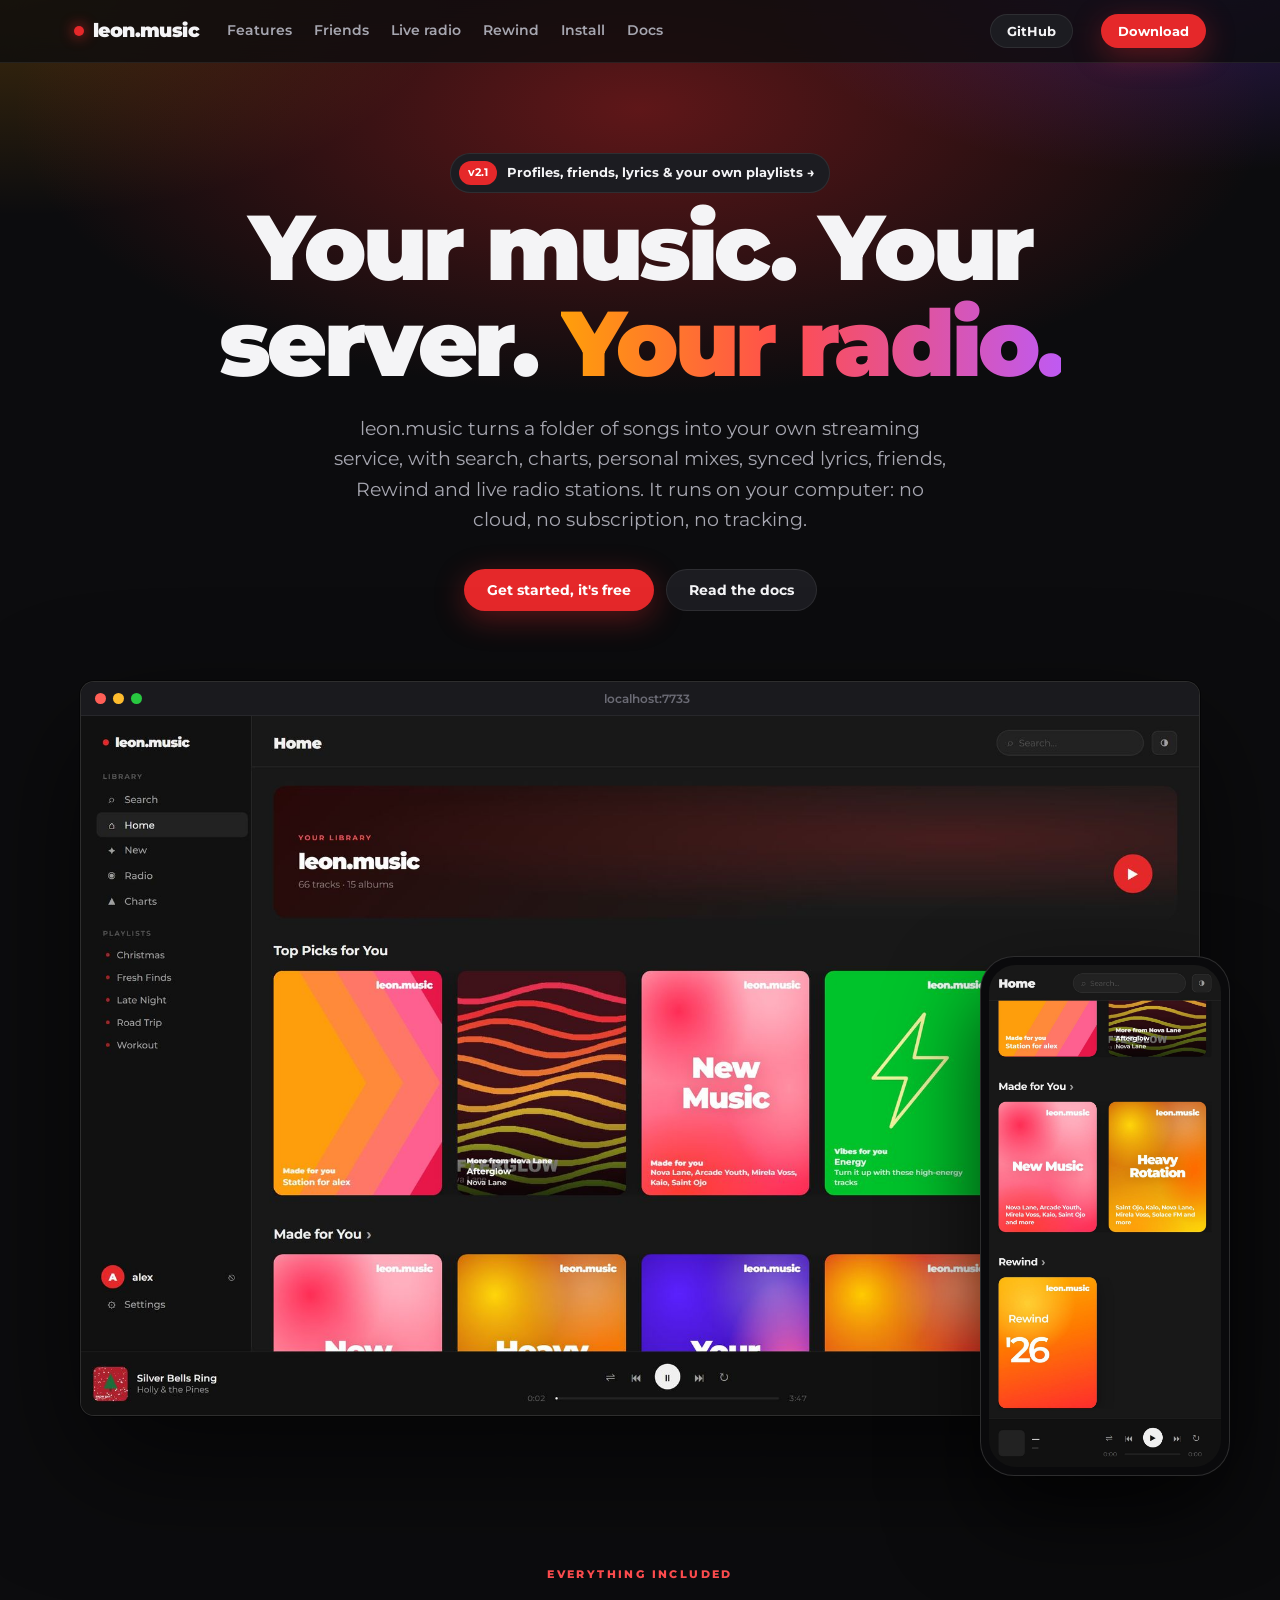
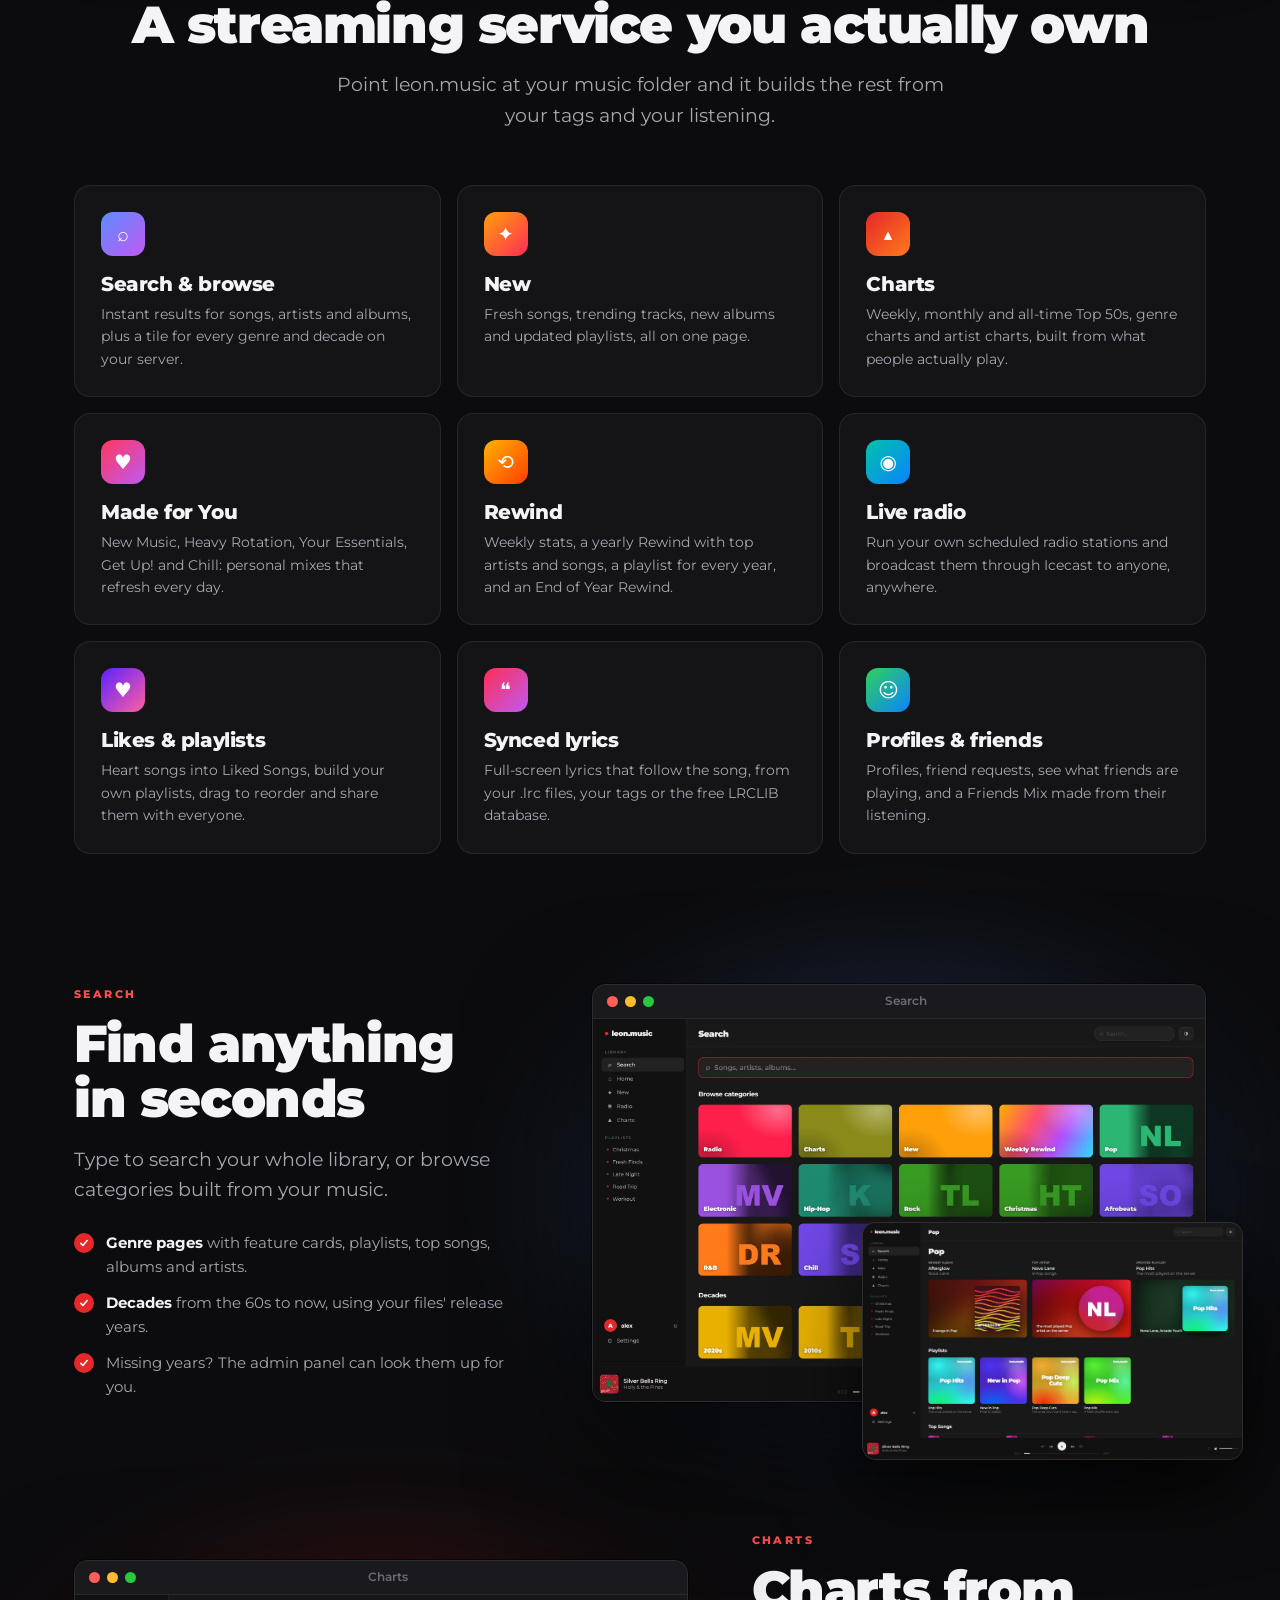
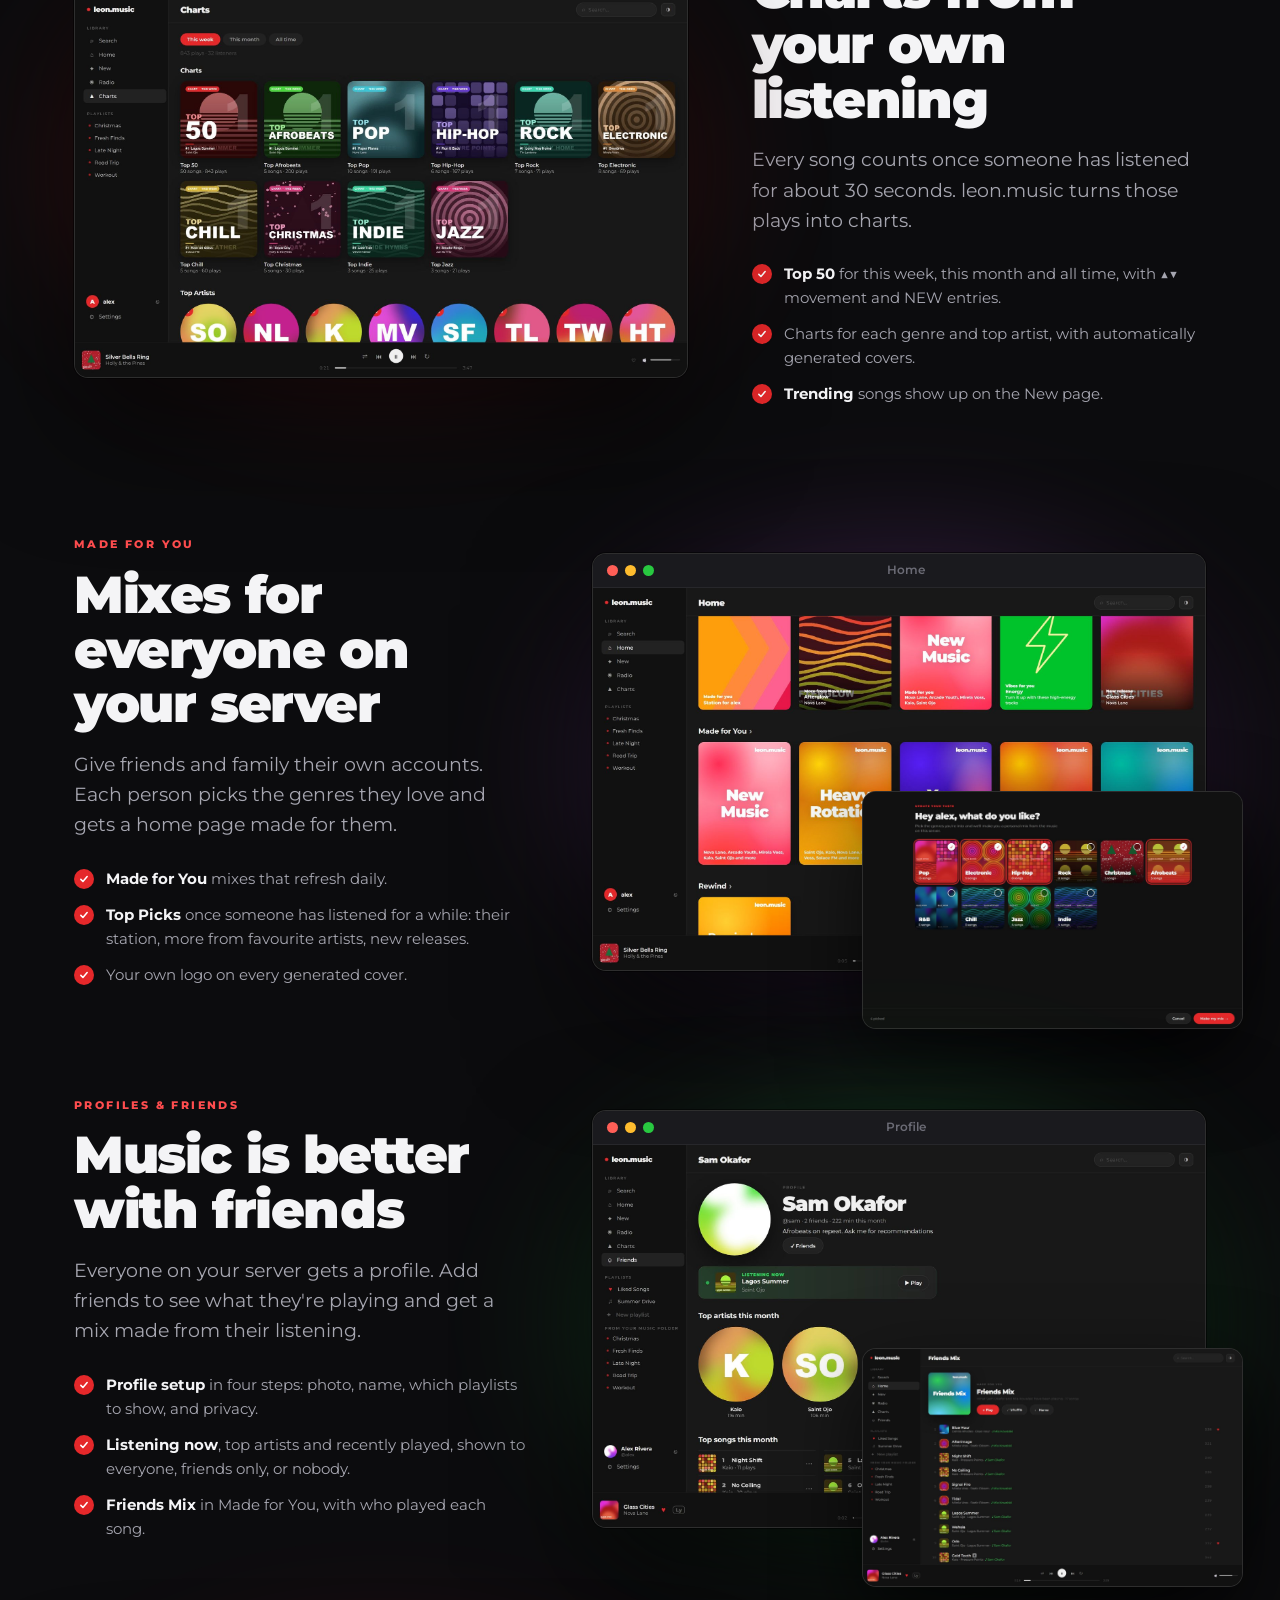
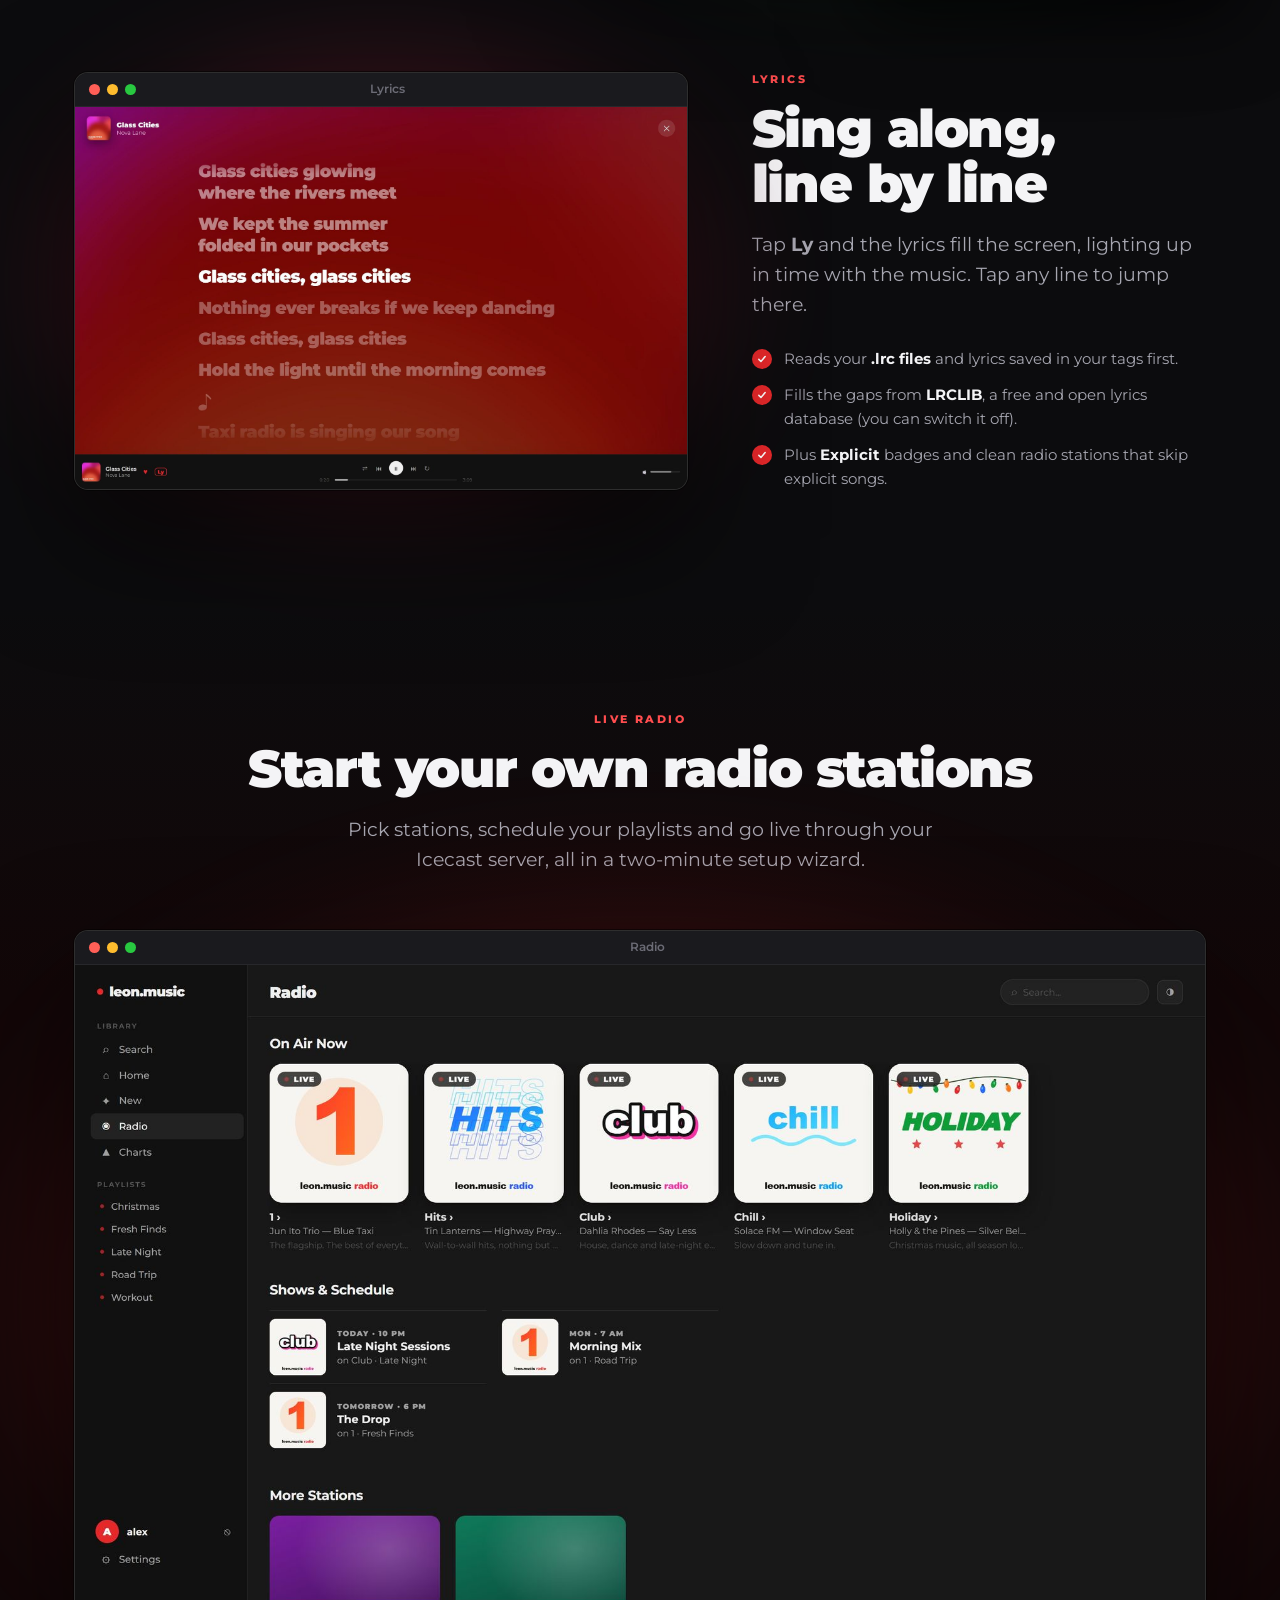
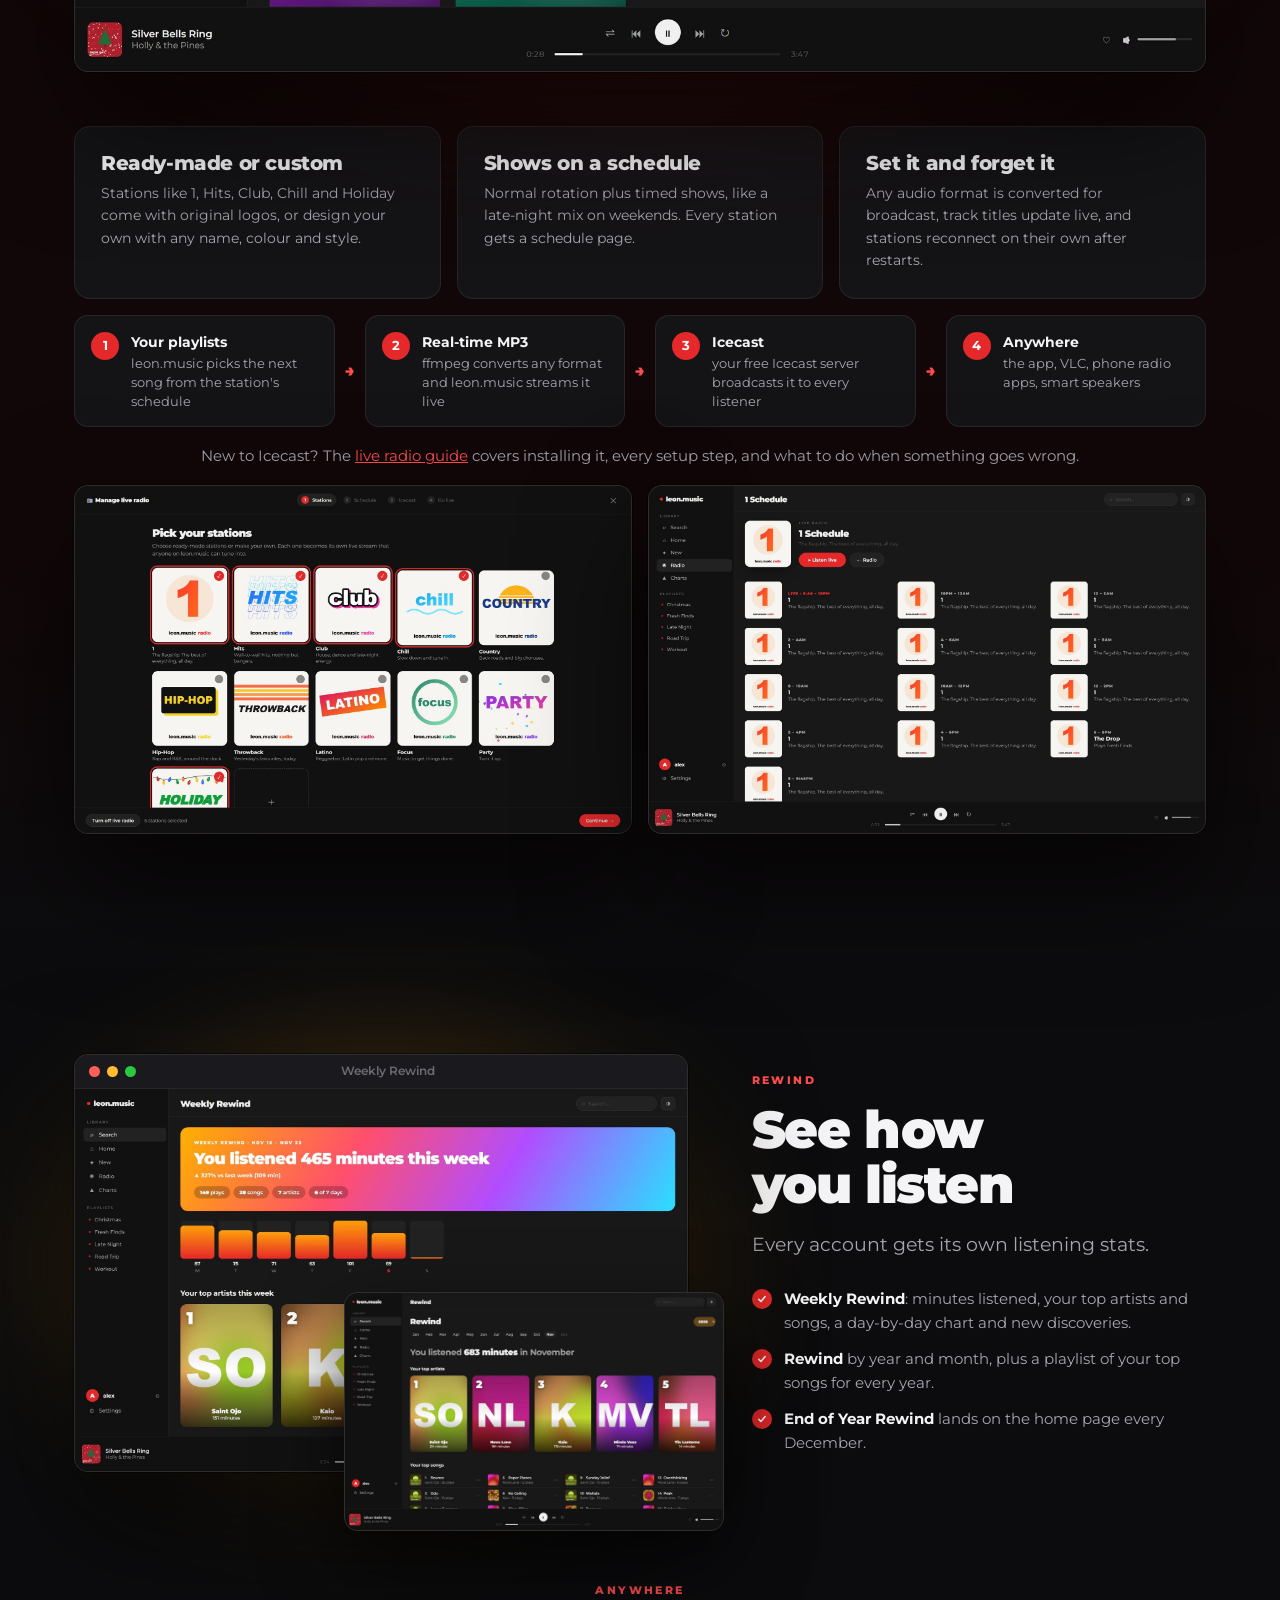
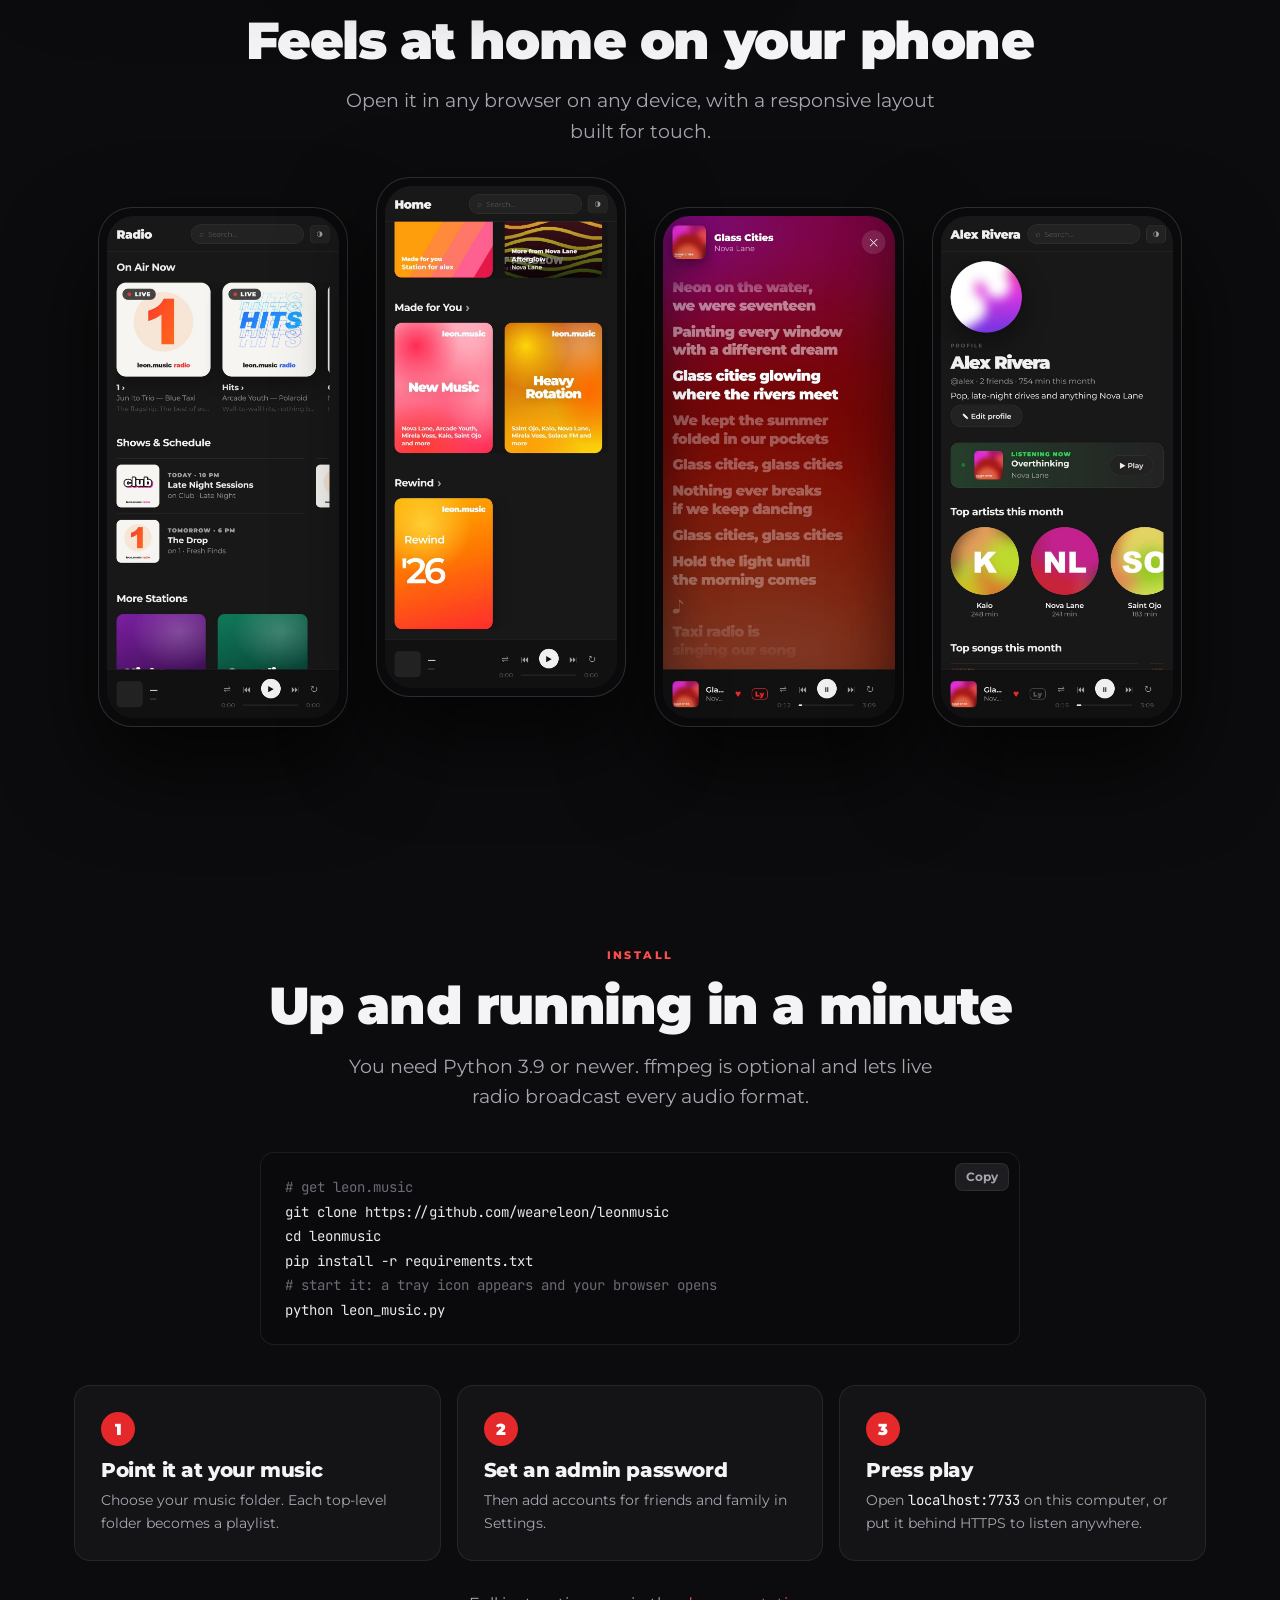
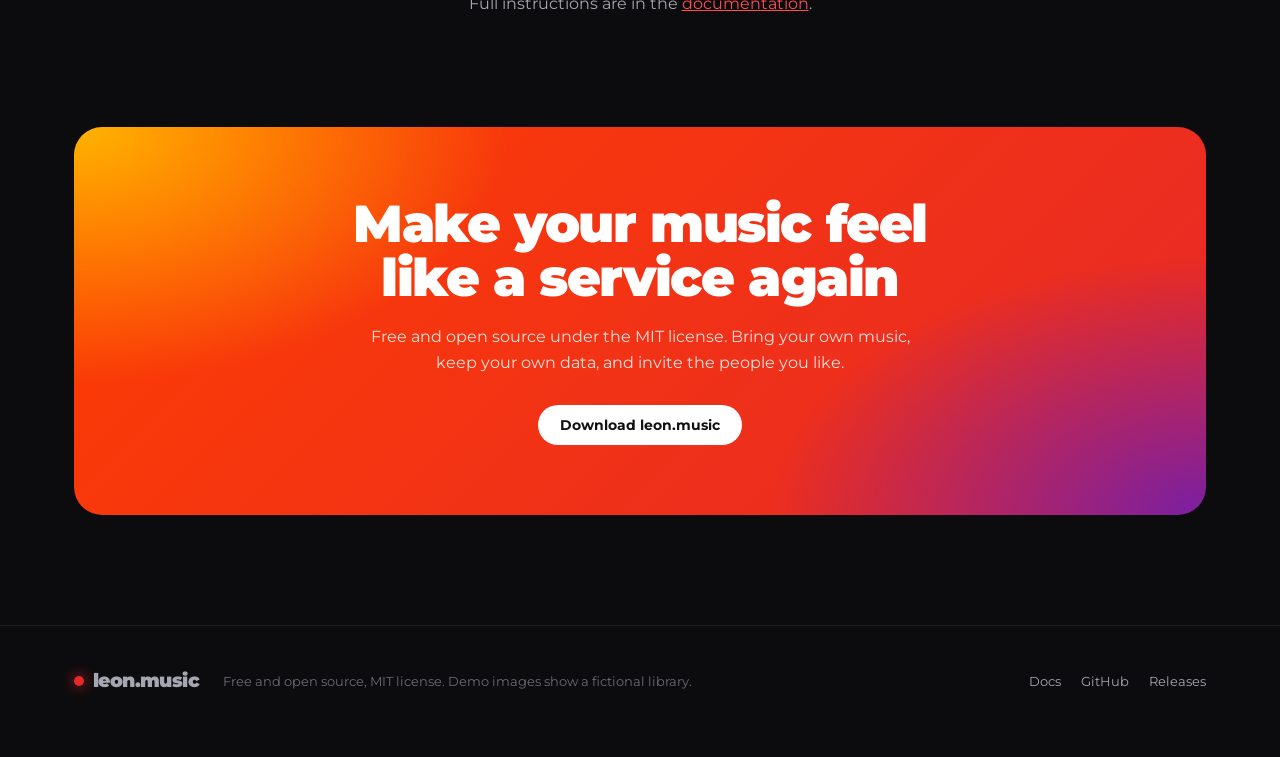
==== docs/index.html @ 67f92f32 "leon.music 2.1: likes, playlists, lyrics, profiles and friends - Likes and Liked Songs, plus your ow" ====
<!doctype html>
<html lang="en">
<head>
<meta charset="utf-8">
<meta name="viewport" content="width=device-width,initial-scale=1">
<title>leon.music: your own music streaming service</title>
<meta name="description" content="leon.music is a self-hosted music streaming service: search, charts, personal mixes, Rewind and your own live radio stations, all running on your own computer.">
<meta property="og:title" content="leon.music: your music, your server, your radio">
<meta property="og:description" content="A self-hosted music streaming service with charts, personal mixes, Rewind and live radio.">
<meta property="og:image" content="assets/home.jpg">
<link rel="icon" href="data:image/svg+xml,%3Csvg xmlns='http://www.w3.org/2000/svg' viewBox='0 0 32 32'%3E%3Ccircle cx='16' cy='16' r='9' fill='%23e5282a'/%3E%3C/svg%3E">
<link rel="preconnect" href="https://fonts.googleapis.com"><link rel="preconnect" href="https://fonts.gstatic.com" crossorigin>
<link href="https://fonts.googleapis.com/css2?family=Montserrat:wght@400;500;600;700;800;900&family=JetBrains+Mono:wght@400;600&display=swap" rel="stylesheet">
<link rel="stylesheet" href="style.css">
</head>
<body>
<header class="nav"><div class="nav-in">
  <a class="brand" href="./"><i></i>leon.music</a>
  <nav class="nav-links" id="navLinks">
    <a href="#features">Features</a><a href="#social">Friends</a><a href="#radio">Live radio</a><a href="#rewind">Rewind</a>
    <a href="#install">Install</a><a href="docs.html">Docs</a>
  </nav>
  <a class="btn sm gh" href="https://github.com/weareleon/leonmusic">GitHub</a>
  <a class="btn sm pri" href="https://github.com/weareleon/leonmusic/releases/latest">Download</a>
  <button class="menu-btn" aria-label="Menu" aria-expanded="false" onclick="const n=document.getElementById('navLinks');n.classList.toggle('open');this.setAttribute('aria-expanded',n.classList.contains('open'))">☰</button>
</div></header>

<main>
<section class="hero center"><div class="wrap">
  <a class="pill" href="https://github.com/weareleon/leonmusic/releases/latest"><b>v2.1</b>Profiles, friends, lyrics &amp; your own playlists →</a>
  <h1>Your music. Your server. <em>Your radio.</em></h1>
  <p class="lead">leon.music turns a folder of songs into your own streaming service, with search, charts, personal mixes, synced lyrics, friends, Rewind and live radio stations. It runs on your computer: no cloud, no subscription, no tracking.</p>
  <div class="cta">
    <a class="btn pri" href="#install">Get started, it's free</a>
    <a class="btn" href="docs.html">Read the docs</a>
  </div>
  <div class="hero-shot">
    <div class="window"><div class="bar"><span></span><span></span><span></span><em>localhost:7733</em></div>
      <img class="zoomable" src="assets/home.jpg" alt="leon.music home page with Top Picks and Made for You mixes" width="1800" height="1125"></div>
    <div class="phone"><img class="zoomable" src="assets/m-home.jpg" alt="leon.music on a phone" loading="lazy"></div>
  </div>
</div></section>

<section id="features"><div class="wrap center">
  <div class="eyebrow">Everything included</div>
  <h2>A streaming service you actually own</h2>
  <p class="lead">Point leon.music at your music folder and it builds the rest from your tags and your listening.</p>
  <div class="grid" style="text-align:left">
    <div class="card" style="--c1:#5e8bff;--c2:#bf5af2"><div class="ic">⌕</div><h3>Search &amp; browse</h3><p>Instant results for songs, artists and albums, plus a tile for every genre and decade on your server.</p></div>
    <div class="card" style="--c1:#ff9f0a;--c2:#ff2d55"><div class="ic">✦</div><h3>New</h3><p>Fresh songs, trending tracks, new albums and updated playlists, all on one page.</p></div>
    <div class="card" style="--c1:#e5282a;--c2:#ff7a1a"><div class="ic">▲</div><h3>Charts</h3><p>Weekly, monthly and all-time Top 50s, genre charts and artist charts, built from what people actually play.</p></div>
    <div class="card" style="--c1:#ff375f;--c2:#bf5af2"><div class="ic">♥</div><h3>Made for You</h3><p>New Music, Heavy Rotation, Your Essentials, Get Up! and Chill: personal mixes that refresh every day.</p></div>
    <div class="card" style="--c1:#ffb300;--c2:#ff3d00"><div class="ic">⟲</div><h3>Rewind</h3><p>Weekly stats, a yearly Rewind with top artists and songs, a playlist for every year, and an End of Year Rewind.</p></div>
    <div class="card" style="--c1:#00c2a8;--c2:#0a84ff"><div class="ic">◉</div><h3>Live radio</h3><p>Run your own scheduled radio stations and broadcast them through Icecast to anyone, anywhere.</p></div>
    <div class="card" style="--c1:#5b21ff;--c2:#ff5fa2"><div class="ic">♥</div><h3>Likes &amp; playlists</h3><p>Heart songs into Liked Songs, build your own playlists, drag to reorder and share them with everyone.</p></div>
    <div class="card" style="--c1:#ff2d55;--c2:#bf5af2"><div class="ic">❝</div><h3>Synced lyrics</h3><p>Full-screen lyrics that follow the song, from your .lrc files, your tags or the free LRCLIB database.</p></div>
    <div class="card" style="--c1:#30d158;--c2:#0a84ff"><div class="ic">☺</div><h3>Profiles &amp; friends</h3><p>Profiles, friend requests, see what friends are playing, and a Friends Mix made from their listening.</p></div>
  </div>
</div></section>

<section style="padding-top:20px"><div class="wrap">
  <div class="show">
    <div class="txt">
      <div class="eyebrow">Search</div>
      <h2>Find anything in seconds</h2>
      <p class="lead">Type to search your whole library, or browse categories built from your music.</p>
      <ul>
        <li><span><b>Genre pages</b> with feature cards, playlists, top songs, albums and artists.</span></li>
        <li><span><b>Decades</b> from the 60s to now, using your files' release years.</span></li>
        <li><span>Missing years? The admin panel can look them up for you.</span></li>
      </ul>
    </div>
    <div class="stack glow" style="--g:#5e8bff">
      <div class="window"><div class="bar"><span></span><span></span><span></span><em>Search</em></div><img class="zoomable" src="assets/search.jpg" alt="Search page with genre and decade categories" loading="lazy"></div>
      <div class="window"><img class="zoomable" src="assets/genre.jpg" alt="Pop genre page" loading="lazy"></div>
    </div>
  </div>

  <div class="show flip">
    <div class="txt">
      <div class="eyebrow">Charts</div>
      <h2>Charts from your own listening</h2>
      <p class="lead">Every song counts once someone has listened for about 30 seconds. leon.music turns those plays into charts.</p>
      <ul>
        <li><span><b>Top 50</b> for this week, this month and all time, with ▲▼ movement and NEW entries.</span></li>
        <li><span>Charts for each genre and top artist, with automatically generated covers.</span></li>
        <li><span><b>Trending</b> songs show up on the New page.</span></li>
      </ul>
    </div>
    <div class="glow" style="--g:#e5282a"><div class="window"><div class="bar"><span></span><span></span><span></span><em>Charts</em></div><img class="zoomable" src="assets/charts.jpg" alt="Charts page" loading="lazy"></div></div>
  </div>

  <div class="show">
    <div class="txt">
      <div class="eyebrow">Made for you</div>
      <h2>Mixes for everyone on your server</h2>
      <p class="lead">Give friends and family their own accounts. Each person picks the genres they love and gets a home page made for them.</p>
      <ul>
        <li><span><b>Made for You</b> mixes that refresh daily.</span></li>
        <li><span><b>Top Picks</b> once someone has listened for a while: their station, more from favourite artists, new releases.</span></li>
        <li><span>Your own logo on every generated cover.</span></li>
      </ul>
    </div>
    <div class="stack glow" style="--g:#bf5af2">
      <div class="window"><div class="bar"><span></span><span></span><span></span><em>Home</em></div><img class="zoomable" src="assets/home-foryou.jpg" alt="Made for You mixes" loading="lazy"></div>
      <div class="window"><img class="zoomable" src="assets/onboarding.jpg" alt="Genre picker for new users" loading="lazy"></div>
    </div>
  </div>
</div></section>

<section id="social" style="padding-top:0"><div class="wrap">
  <div class="show">
    <div class="txt">
      <div class="eyebrow">Profiles &amp; friends</div>
      <h2>Music is better with friends</h2>
      <p class="lead">Everyone on your server gets a profile. Add friends to see what they're playing and get a mix made from their listening.</p>
      <ul>
        <li><span><b>Profile setup</b> in four steps: photo, name, which playlists to show, and privacy.</span></li>
        <li><span><b>Listening now</b>, top artists and recently played, shown to everyone, friends only, or nobody.</span></li>
        <li><span><b>Friends Mix</b> in Made for You, with who played each song.</span></li>
      </ul>
    </div>
    <div class="stack glow" style="--g:#30d158">
      <div class="window"><div class="bar"><span></span><span></span><span></span><em>Profile</em></div><img class="zoomable" src="assets/profile.jpg" alt="A profile page" loading="lazy"></div>
      <div class="window"><img class="zoomable" src="assets/friends-mix.jpg" alt="Friends Mix" loading="lazy"></div>
    </div>
  </div>
  <div class="show flip">
    <div class="txt">
      <div class="eyebrow">Lyrics</div>
      <h2>Sing along, line by line</h2>
      <p class="lead">Tap <b>Ly</b> and the lyrics fill the screen, lighting up in time with the music. Tap any line to jump there.</p>
      <ul>
        <li><span>Reads your <b>.lrc files</b> and lyrics saved in your tags first.</span></li>
        <li><span>Fills the gaps from <b>LRCLIB</b>, a free and open lyrics database (you can switch it off).</span></li>
        <li><span>Plus <b>Explicit</b> badges and clean radio stations that skip explicit songs.</span></li>
      </ul>
    </div>
    <div class="glow" style="--g:#ff2d55"><div class="window"><div class="bar"><span></span><span></span><span></span><em>Lyrics</em></div><img class="zoomable" src="assets/lyrics.jpg" alt="Synced lyrics" loading="lazy"></div></div>
  </div>
</div></section>

<section id="radio" style="background:linear-gradient(180deg,transparent,#120708 20%,#120708 80%,transparent)"><div class="wrap">
  <div class="center"><div class="eyebrow">Live radio</div>
    <h2>Start your own radio stations</h2>
    <p class="lead">Pick stations, schedule your playlists and go live through your Icecast server, all in a two-minute setup wizard.</p></div>
  <div class="glow" style="--g:#e5282a;margin-top:54px"><div class="window"><div class="bar"><span></span><span></span><span></span><em>Radio</em></div><img class="zoomable" src="assets/radio.jpg" alt="Radio page with live stations" loading="lazy"></div></div>
  <div class="grid">
    <div class="card"><h3>Ready-made or custom</h3><p>Stations like 1, Hits, Club, Chill and Holiday come with original logos, or design your own with any name, colour and style.</p></div>
    <div class="card"><h3>Shows on a schedule</h3><p>Normal rotation plus timed shows, like a late-night mix on weekends. Every station gets a schedule page.</p></div>
    <div class="card"><h3>Set it and forget it</h3><p>Any audio format is converted for broadcast, track titles update live, and stations reconnect on their own after restarts.</p></div>
  </div>
  <div class="flow" aria-label="How live radio works">
    <div><b>1</b><span><strong>Your playlists</strong>leon.music picks the next song from the station's schedule</span></div>
    <i aria-hidden="true">→</i>
    <div><b>2</b><span><strong>Real-time MP3</strong>ffmpeg converts any format and leon.music streams it live</span></div>
    <i aria-hidden="true">→</i>
    <div><b>3</b><span><strong>Icecast</strong>your free Icecast server broadcasts it to every listener</span></div>
    <i aria-hidden="true">→</i>
    <div><b>4</b><span><strong>Anywhere</strong>the app, VLC, phone radio apps, smart speakers</span></div>
  </div>
  <p class="center" style="margin-top:18px;color:var(--fg2);font-size:14.5px">New to Icecast? The <a href="docs.html#radio" style="color:var(--accent2)">live radio guide</a> covers installing it, every setup step, and what to do when something goes wrong.</p>
  <div class="duo" style="margin-top:16px">
    <div class="window"><img class="zoomable" src="assets/wizard-stations.jpg" alt="Radio setup wizard: pick stations" loading="lazy"></div>
    <div class="window"><img class="zoomable" src="assets/schedule.jpg" alt="Station schedule page" loading="lazy"></div>
  </div>
</div></section>

<section id="rewind"><div class="wrap">
  <div class="show flip">
    <div class="txt">
      <div class="eyebrow">Rewind</div>
      <h2>See how you listen</h2>
      <p class="lead">Every account gets its own listening stats.</p>
      <ul>
        <li><span><b>Weekly Rewind</b>: minutes listened, your top artists and songs, a day-by-day chart and new discoveries.</span></li>
        <li><span><b>Rewind</b> by year and month, plus a playlist of your top songs for every year.</span></li>
        <li><span><b>End of Year Rewind</b> lands on the home page every December.</span></li>
      </ul>
    </div>
    <div class="stack glow" style="--g:#ff9f0a">
      <div class="window"><div class="bar"><span></span><span></span><span></span><em>Weekly Rewind</em></div><img class="zoomable" src="assets/weekly-rewind.jpg" alt="Weekly Rewind" loading="lazy"></div>
      <div class="window"><img class="zoomable" src="assets/rewind.jpg" alt="Rewind by month" loading="lazy"></div>
    </div>
  </div>
</div></section>

<section style="padding-top:0"><div class="wrap center">
  <div class="eyebrow">Anywhere</div>
  <h2>Feels at home on your phone</h2>
  <p class="lead">Open it in any browser on any device, with a responsive layout built for touch.</p>
  <div class="phones">
    <div class="phone"><img class="zoomable" src="assets/m-radio.jpg" alt="Radio on a phone" loading="lazy"></div>
    <div class="phone"><img class="zoomable" src="assets/m-home.jpg" alt="Home on a phone" loading="lazy"></div>
    <div class="phone"><img class="zoomable" src="assets/m-lyrics.jpg" alt="Lyrics on a phone" loading="lazy"></div>
    <div class="phone"><img class="zoomable" src="assets/m-profile.jpg" alt="A profile on a phone" loading="lazy"></div>
  </div>
</div></section>

<section id="install"><div class="wrap">
  <div class="center"><div class="eyebrow">Install</div><h2>Up and running in a minute</h2>
    <p class="lead">You need Python 3.9 or newer. ffmpeg is optional and lets live radio broadcast every audio format.</p></div>
  <div style="max-width:760px;margin:40px auto 0">
    <div class="code"><button class="copy">Copy</button><pre><span class="c"># get leon.music</span>
git clone https://github.com/weareleon/leonmusic
cd leonmusic
pip install -r requirements.txt
<span class="c"># start it: a tray icon appears and your browser opens</span>
python leon_music.py</pre></div>
  </div>
  <div class="steps">
    <div class="card"><h3>Point it at your music</h3><p>Choose your music folder. Each top-level folder becomes a playlist.</p></div>
    <div class="card"><h3>Set an admin password</h3><p>Then add accounts for friends and family in Settings.</p></div>
    <div class="card"><h3>Press play</h3><p>Open <code style="color:var(--fg)">localhost:7733</code> on this computer, or put it behind HTTPS to listen anywhere.</p></div>
  </div>
  <p class="center" style="margin-top:30px;color:var(--fg2)">Full instructions are in the <a href="docs.html" style="color:var(--accent2)">documentation</a>.</p>
</div></section>

<section style="padding-top:0"><div class="wrap">
  <div class="cta-box">
    <h2>Make your music feel like a service again</h2>
    <p>Free and open source under the MIT license. Bring your own music, keep your own data, and invite the people you like.</p>
    <a class="btn" href="https://github.com/weareleon/leonmusic/releases/latest">Download leon.music</a>
  </div>
</div></section>
</main>

<footer><div class="wrap">
  <a class="brand" href="./"><i></i>leon.music</a>
  <span>Free and open source, MIT license. Demo images show a fictional library.</span>
  <nav><a href="docs.html">Docs</a><a href="https://github.com/weareleon/leonmusic">GitHub</a><a href="https://github.com/weareleon/leonmusic/releases">Releases</a></nav>
</div></footer>

<div class="lb" id="lb" role="dialog" aria-modal="true" aria-label="Screenshot"><img alt=""></div>
<script>
// Click a screenshot to enlarge; copy buttons on code blocks
const lb=document.getElementById('lb'),lbi=lb.querySelector('img');
document.querySelectorAll('.zoomable').forEach(i=>i.addEventListener('click',()=>{lbi.src=i.src;lbi.alt=i.alt;lb.classList.add('on');}));
lb.addEventListener('click',()=>lb.classList.remove('on'));
document.addEventListener('keydown',e=>{if(e.key==='Escape')lb.classList.remove('on');});
document.querySelectorAll('.copy').forEach(b=>b.addEventListener('click',()=>{
  const t=b.parentElement.querySelector('pre').innerText.split('\n').filter(l=>!l.trim().startsWith('#')).join('\n');
  navigator.clipboard.writeText(t).then(()=>{b.textContent='Copied ✓';setTimeout(()=>b.textContent='Copy',1600);});
}));
</script>
</body>
</html>
---- docs/style.css ----
/* leon.music website — shared styles for index.html and docs.html */
:root{
  --bg:#0c0c0e;--bg2:#141417;--bg3:#1c1c21;--bg4:#26262c;
  --fg:#f4f4f6;--fg2:#a6a6b0;--fg3:#6b6b75;--border:rgba(255,255,255,.08);
  --accent:#e5282a;--accent2:#ff4d4f;--ok:#30d158;
  --radius:16px;--max:1180px;
}
*{box-sizing:border-box;margin:0;padding:0}
html{scroll-behavior:smooth;scroll-padding-top:84px}
body{background:var(--bg);color:var(--fg);font-family:'Montserrat',system-ui,sans-serif;line-height:1.6;-webkit-font-smoothing:antialiased}
main{overflow-x:clip}   /* glows and overlapping screenshots bleed past the edges; clip keeps the sticky nav working */
a{color:inherit}
img{max-width:100%;height:auto;display:block}
code,pre,kbd{font-family:'JetBrains Mono',ui-monospace,Consolas,monospace}
:focus-visible{outline:2px solid var(--accent);outline-offset:3px;border-radius:6px}
@media(prefers-reduced-motion:reduce){*{animation:none!important;transition:none!important;scroll-behavior:auto!important}}

/* ── Nav ── */
.nav{position:sticky;top:0;z-index:50;background:color-mix(in srgb,var(--bg) 78%,transparent);backdrop-filter:blur(14px);border-bottom:1px solid var(--border)}
.nav-in{max-width:var(--max);margin:0 auto;padding:14px 24px;display:flex;align-items:center;gap:28px}
.brand{display:flex;align-items:center;gap:9px;font-weight:900;font-size:19px;letter-spacing:-.6px;text-decoration:none}
.brand i{width:10px;height:10px;border-radius:50%;background:var(--accent);box-shadow:0 0 14px var(--accent)}
.nav-links{display:flex;gap:22px;flex:1}
.nav-links a{text-decoration:none;color:var(--fg2);font-size:13.5px;font-weight:600}
.nav-links a:hover,.nav-links a[aria-current]{color:var(--fg)}
.btn{display:inline-flex;align-items:center;gap:8px;border-radius:99px;padding:11px 22px;font:700 14px 'Montserrat',sans-serif;text-decoration:none;border:1px solid var(--border);background:var(--bg3);color:var(--fg);cursor:pointer;transition:transform .15s,background .15s}
.btn:hover{background:var(--bg4);transform:translateY(-1px)}
.btn.pri{background:var(--accent);border-color:transparent;color:#fff;box-shadow:0 8px 30px color-mix(in srgb,var(--accent) 35%,transparent)}
.btn.pri:hover{background:var(--accent2)}
.btn.sm{padding:8px 16px;font-size:13px}
.menu-btn{display:none;background:none;border:none;color:var(--fg);font-size:22px;cursor:pointer}

/* ── Sections ── */
.wrap{max-width:var(--max);margin:0 auto;padding:0 24px}
section{padding:110px 0}
.eyebrow{font-size:11px;font-weight:800;letter-spacing:2.4px;text-transform:uppercase;color:var(--accent2);margin-bottom:14px}
h1,h2,h3{letter-spacing:-1.4px;line-height:1.05;text-wrap:balance}
h2{font-size:clamp(32px,4.4vw,52px);font-weight:900;margin-bottom:18px}
h3{font-size:20px;letter-spacing:-.4px;font-weight:800}
.lead{font-size:clamp(16px,1.6vw,19px);color:var(--fg2);max-width:620px}
.center{text-align:center}.center .lead{margin:0 auto}

/* ── Hero ── */
.hero{padding:90px 0 40px;position:relative;isolation:isolate}
.hero::before{content:'';position:absolute;inset:-200px -20% auto;height:820px;z-index:-1;
  background:radial-gradient(50% 50% at 50% 30%,color-mix(in srgb,var(--accent) 38%,transparent),transparent 70%),
             radial-gradient(35% 40% at 80% 10%,rgba(124,58,237,.35),transparent 70%),radial-gradient(35% 40% at 15% 15%,rgba(255,159,10,.22),transparent 70%)}
.hero h1{font-size:clamp(44px,7.4vw,92px);font-weight:900;letter-spacing:-3.5px;margin:6px auto 22px;max-width:960px}
.hero h1 em{font-style:normal;background:linear-gradient(90deg,#ff9f0a,var(--accent2) 45%,#bf5af2);-webkit-background-clip:text;background-clip:text;color:transparent}
.pill{display:inline-flex;align-items:center;gap:10px;font-size:12.5px;font-weight:700;padding:7px 14px 7px 8px;border-radius:99px;background:var(--bg3);border:1px solid var(--border);text-decoration:none}
.pill b{background:var(--accent);color:#fff;border-radius:99px;padding:3px 9px;font-size:11px}
.hero .cta{display:flex;gap:12px;justify-content:center;flex-wrap:wrap;margin-top:34px}
.hero-shot{position:relative;margin:70px auto 0;max-width:1120px}
.window{border-radius:14px;overflow:hidden;border:1px solid rgba(255,255,255,.12);background:#111;box-shadow:0 50px 120px rgba(0,0,0,.6),0 0 0 1px rgba(0,0,0,.5)}
.window .bar{height:34px;display:flex;align-items:center;gap:7px;padding:0 14px;background:#1a1a1e;border-bottom:1px solid rgba(255,255,255,.06)}
.window .bar span{width:11px;height:11px;border-radius:50%;background:#3a3a40}
.window .bar span:nth-child(1){background:#ff5f57}.window .bar span:nth-child(2){background:#febc2e}.window .bar span:nth-child(3){background:#28c840}
.window .bar em{flex:1;text-align:center;font-style:normal;font-size:11.5px;color:var(--fg3);font-weight:600;margin-right:40px}
.phone{position:absolute;right:-30px;bottom:-60px;width:min(24%,250px);border-radius:34px;padding:8px;background:#0a0a0c;border:1px solid rgba(255,255,255,.14);box-shadow:0 40px 90px rgba(0,0,0,.7)}
.phone img{border-radius:27px}
.zoomable{cursor:zoom-in}

/* ── Feature grid ── */
.grid{display:grid;grid-template-columns:repeat(3,1fr);gap:16px;margin-top:54px}
.card{background:var(--bg2);border:1px solid var(--border);border-radius:var(--radius);padding:26px;transition:transform .2s,border-color .2s}
.card:hover{transform:translateY(-3px);border-color:rgba(255,255,255,.16)}
.card .ic{width:44px;height:44px;border-radius:12px;display:flex;align-items:center;justify-content:center;font-size:20px;margin-bottom:18px;
  background:linear-gradient(135deg,var(--c1,#ff2d55),var(--c2,#ff9f0a));color:#fff}
.card p{color:var(--fg2);font-size:14px;margin-top:8px}

/* ── Showcase rows ── */
.show{display:grid;grid-template-columns:1fr 1.35fr;gap:64px;align-items:center}
.show.flip{grid-template-columns:1.35fr 1fr}.show.flip .txt{order:2}
.show + .show{margin-top:130px}
.txt ul{list-style:none;margin-top:26px;display:grid;gap:12px}
.txt li{display:flex;gap:12px;color:var(--fg2);font-size:15px}
.txt li::before{content:'';flex-shrink:0;width:20px;height:20px;margin-top:2px;border-radius:50%;
  background:var(--accent) url("data:image/svg+xml,%3Csvg xmlns='http://www.w3.org/2000/svg' viewBox='0 0 20 20'%3E%3Cpath d='M5.5 10.5l3 3 6-7' fill='none' stroke='white' stroke-width='2.2' stroke-linecap='round' stroke-linejoin='round'/%3E%3C/svg%3E") center/14px no-repeat}
.txt li b{color:var(--fg)}
.stack{position:relative}
.stack .window + .window{position:absolute;width:62%;right:-6%;bottom:-14%;box-shadow:0 30px 80px rgba(0,0,0,.65)}
.glow{position:relative;isolation:isolate}
.glow::before{content:'';position:absolute;inset:-12%;z-index:-1;filter:blur(60px);opacity:.55;background:radial-gradient(closest-side,var(--g,var(--accent)),transparent)}

/* ── How-it-works flow (radio) ── */
.flow{display:flex;align-items:stretch;gap:10px;margin-top:16px}
.flow>div{flex:1;display:flex;gap:12px;align-items:flex-start;background:var(--bg2);border:1px solid var(--border);border-radius:14px;padding:16px}
.flow b{flex-shrink:0;width:28px;height:28px;border-radius:50%;background:var(--accent);color:#fff;font-size:13px;display:flex;align-items:center;justify-content:center}
.flow span{font-size:13px;color:var(--fg2);line-height:1.45}
.flow strong{display:block;color:var(--fg);font-size:14px;margin-bottom:2px}
.flow>i{align-self:center;font-style:normal;color:var(--accent2);font-weight:900}
@media(max-width:980px){.flow{flex-direction:column}.flow>i{transform:rotate(90deg)}}

/* ── Phones ── */
.phones{display:flex;gap:28px;justify-content:center;margin-top:60px;flex-wrap:wrap}
.phones .phone{position:static;width:250px}
.phones .phone:nth-child(2){transform:translateY(-30px)}

/* ── Quick start / code ── */
.code{position:relative;background:#0a0a0c;border:1px solid var(--border);border-radius:14px;padding:22px 24px;margin:16px 0;overflow-x:auto}
.code pre{font-size:14px;line-height:1.75;color:#e8e8ee}
.code .c{color:#6b6b75}.code .k{color:#ff8a8c}
.copy{position:absolute;right:10px;top:10px;font:700 11.5px 'Montserrat',sans-serif;background:var(--bg3);color:var(--fg2);border:1px solid var(--border);border-radius:8px;padding:6px 10px;cursor:pointer}
.copy:hover{color:var(--fg)}
.steps{display:grid;grid-template-columns:repeat(3,1fr);gap:16px;margin-top:40px;counter-reset:s}
.steps .card{counter-increment:s}
.steps .card::before{content:counter(s);display:flex;width:34px;height:34px;border-radius:50%;background:var(--accent);color:#fff;font-weight:900;align-items:center;justify-content:center;margin-bottom:14px}

/* ── CTA + footer ── */
.cta-box{border-radius:28px;padding:70px 40px;text-align:center;position:relative;overflow:hidden;isolation:isolate;
  background:radial-gradient(70% 120% at 0% 0%,#ffb300,transparent 55%),radial-gradient(70% 120% at 100% 100%,#7a1fa2,transparent 55%),linear-gradient(135deg,#ff3d00,var(--accent))}
.cta-box h2{color:#fff}.cta-box p{color:rgba(255,255,255,.85);margin:0 auto 30px;max-width:560px}
.cta-box .btn{background:#fff;color:#111;border:none}
footer{border-top:1px solid var(--border);padding:40px 0 60px;color:var(--fg3);font-size:13px}
footer .wrap{display:flex;gap:24px;align-items:center;flex-wrap:wrap}
footer nav{display:flex;gap:20px;margin-left:auto}
footer a{text-decoration:none;color:var(--fg2)}footer a:hover{color:var(--fg)}

/* ── Lightbox ── */
.lb{position:fixed;inset:0;z-index:100;background:rgba(0,0,0,.88);display:none;align-items:center;justify-content:center;padding:4vw;cursor:zoom-out}
.lb.on{display:flex}.lb img{max-height:92vh;border-radius:12px;box-shadow:0 30px 100px rgba(0,0,0,.8)}

/* ── Docs ── */
.docs{display:grid;grid-template-columns:240px 1fr;gap:56px;max-width:var(--max);margin:0 auto;padding:40px 24px 100px}
.toc{position:sticky;top:90px;align-self:start;max-height:calc(100vh - 110px);overflow:auto;font-size:13.5px}
.toc b{display:block;font-size:10.5px;letter-spacing:2px;text-transform:uppercase;color:var(--fg3);margin:20px 0 8px}
.toc a{display:block;text-decoration:none;color:var(--fg2);padding:5px 10px;border-radius:8px;border-left:2px solid transparent}
.toc a:hover{color:var(--fg);background:var(--bg2)}
.toc a.on{color:var(--fg);border-left-color:var(--accent);background:var(--bg2)}
.doc{min-width:0;max-width:780px}
.doc h1{font-size:clamp(36px,4.6vw,54px);font-weight:900;letter-spacing:-2px;margin-bottom:14px}
.doc h2{font-size:30px;margin:72px 0 14px;padding-top:8px}
.doc h3{margin:34px 0 10px}
.doc p,.doc li{color:#cfcfd6;font-size:15.5px}
.doc p{margin:12px 0}
.doc ul,.doc ol{margin:12px 0 12px 22px}.doc li{margin:6px 0}
.doc a{color:var(--accent2)}
.doc code{background:var(--bg3);border:1px solid var(--border);border-radius:6px;padding:1px 6px;font-size:.88em;color:#ffd0d0}
.doc .code code{background:none;border:none;padding:0;color:inherit;font-size:inherit}
.doc figure{margin:22px 0}
.doc figure .window{box-shadow:0 20px 60px rgba(0,0,0,.5)}
.doc figcaption{font-size:12.5px;color:var(--fg3);margin-top:10px;text-align:center}
.doc table{width:100%;border-collapse:collapse;margin:16px 0;font-size:14px}
.doc th,.doc td{text-align:left;padding:10px 12px;border-bottom:1px solid var(--border);vertical-align:top}
.doc th{color:var(--fg2);font-size:12px;text-transform:uppercase;letter-spacing:1px}
.doc td code{overflow-wrap:anywhere}
.note{display:flex;gap:12px;background:var(--bg2);border:1px solid var(--border);border-left:3px solid var(--c,var(--accent));border-radius:12px;padding:14px 16px;margin:18px 0;font-size:14.5px;color:#cfcfd6}
.note.tip{--c:var(--ok)}.note.warn{--c:#ffb020}
.note b{color:var(--fg)}
.duo{display:grid;grid-template-columns:1fr 1fr;gap:16px}

/* ── Responsive ── */
@media(max-width:980px){
  .grid,.steps{grid-template-columns:1fr 1fr}
  .show,.show.flip{grid-template-columns:1fr;gap:36px}.show.flip .txt{order:0}
  .phone{right:-8px;bottom:-40px;width:30%}
  .docs{grid-template-columns:1fr}.toc{display:none}
}
@media(max-width:680px){
  section{padding:76px 0}
  .nav-links{display:none;position:absolute;top:100%;left:0;right:0;flex-direction:column;gap:0;background:var(--bg2);border-bottom:1px solid var(--border);padding:8px 16px}
  .nav-links.open{display:flex}.nav-links a{padding:12px 4px;font-size:15px}
  .menu-btn{display:block}.nav-in{gap:14px;padding:12px 16px}.nav-in .btn.gh{display:none}
  .wrap{padding:0 16px}
  .grid,.steps,.duo{grid-template-columns:1fr}
  .hero{padding-top:56px}.hero h1{letter-spacing:-2px}
  .phone{display:none}.phones .phone{display:block;width:72%}.phones .phone:nth-child(2){transform:none}
  .stack .window + .window{display:none}
  .cta-box{padding:50px 22px}
  .docs{padding:24px 16px 80px}
  .doc .code{margin-left:-16px;margin-right:-16px;border-radius:0}
  .doc table{display:block;overflow-x:auto}
}
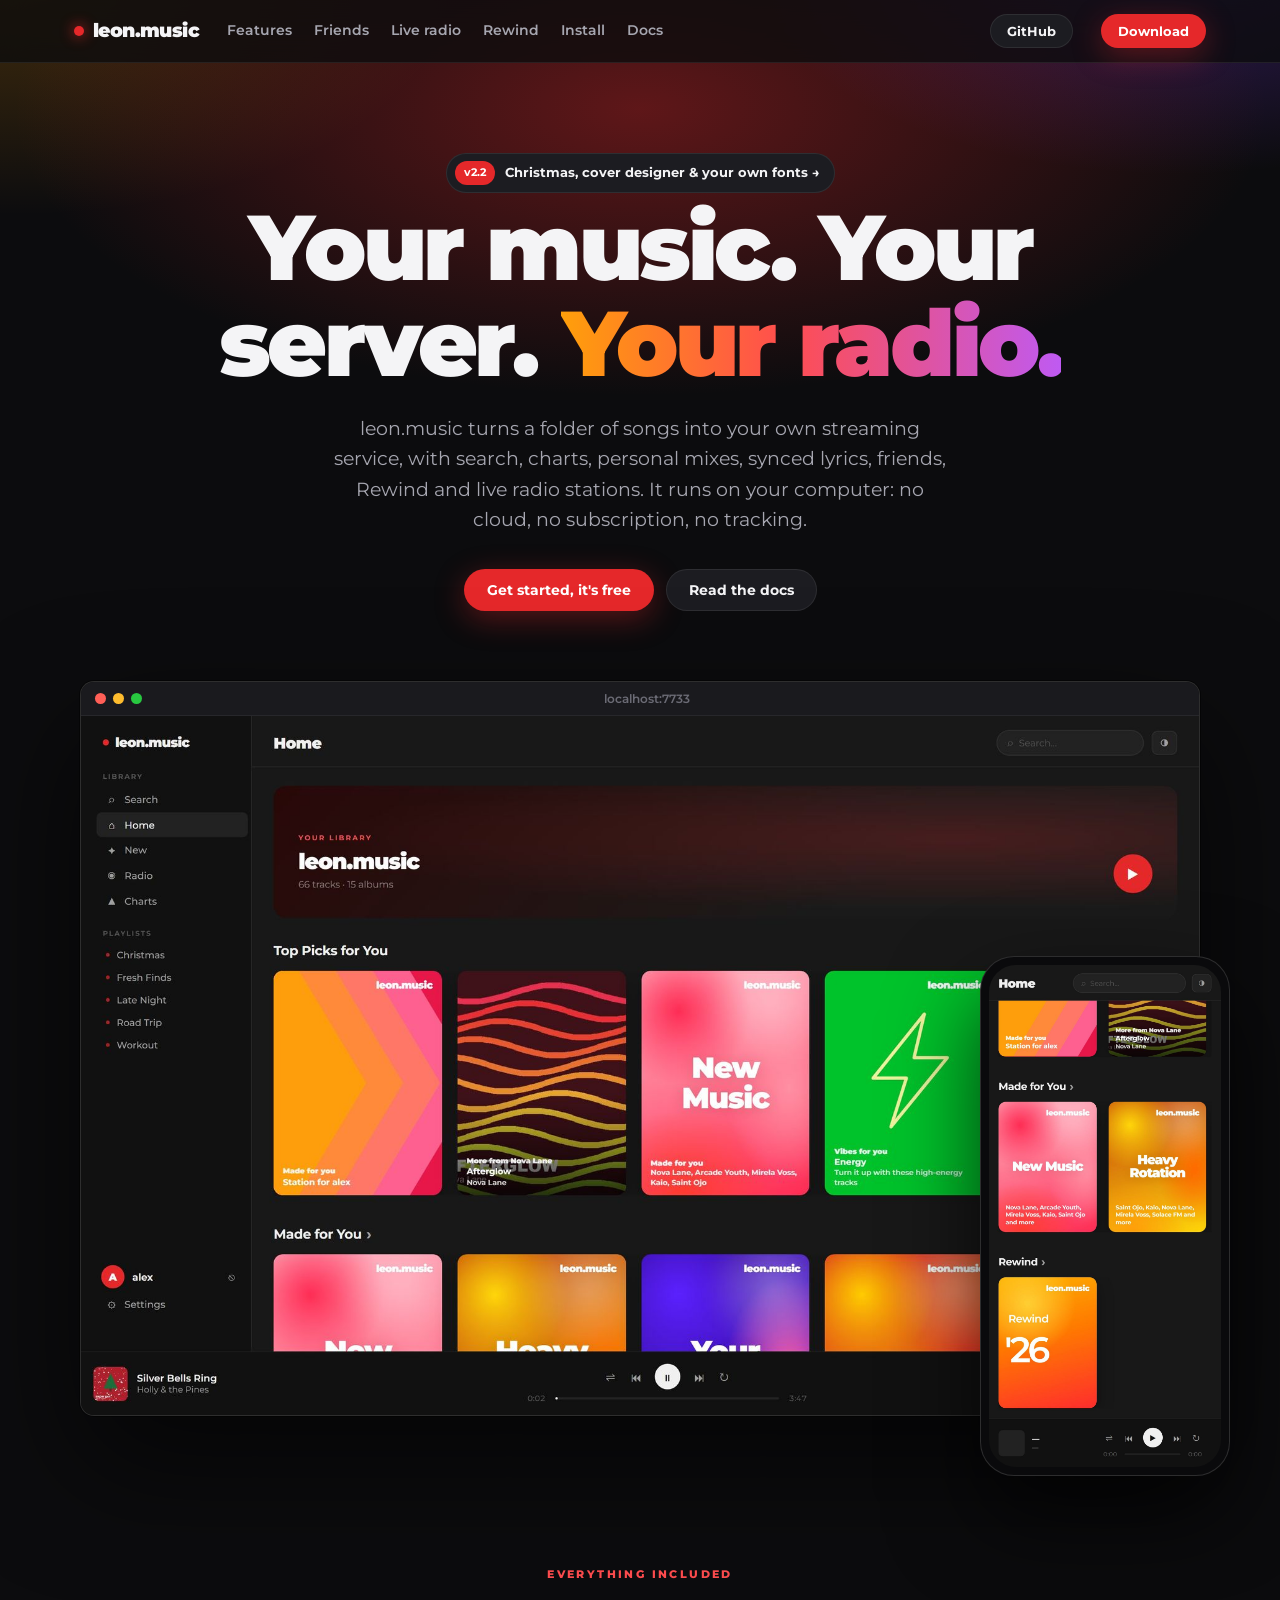
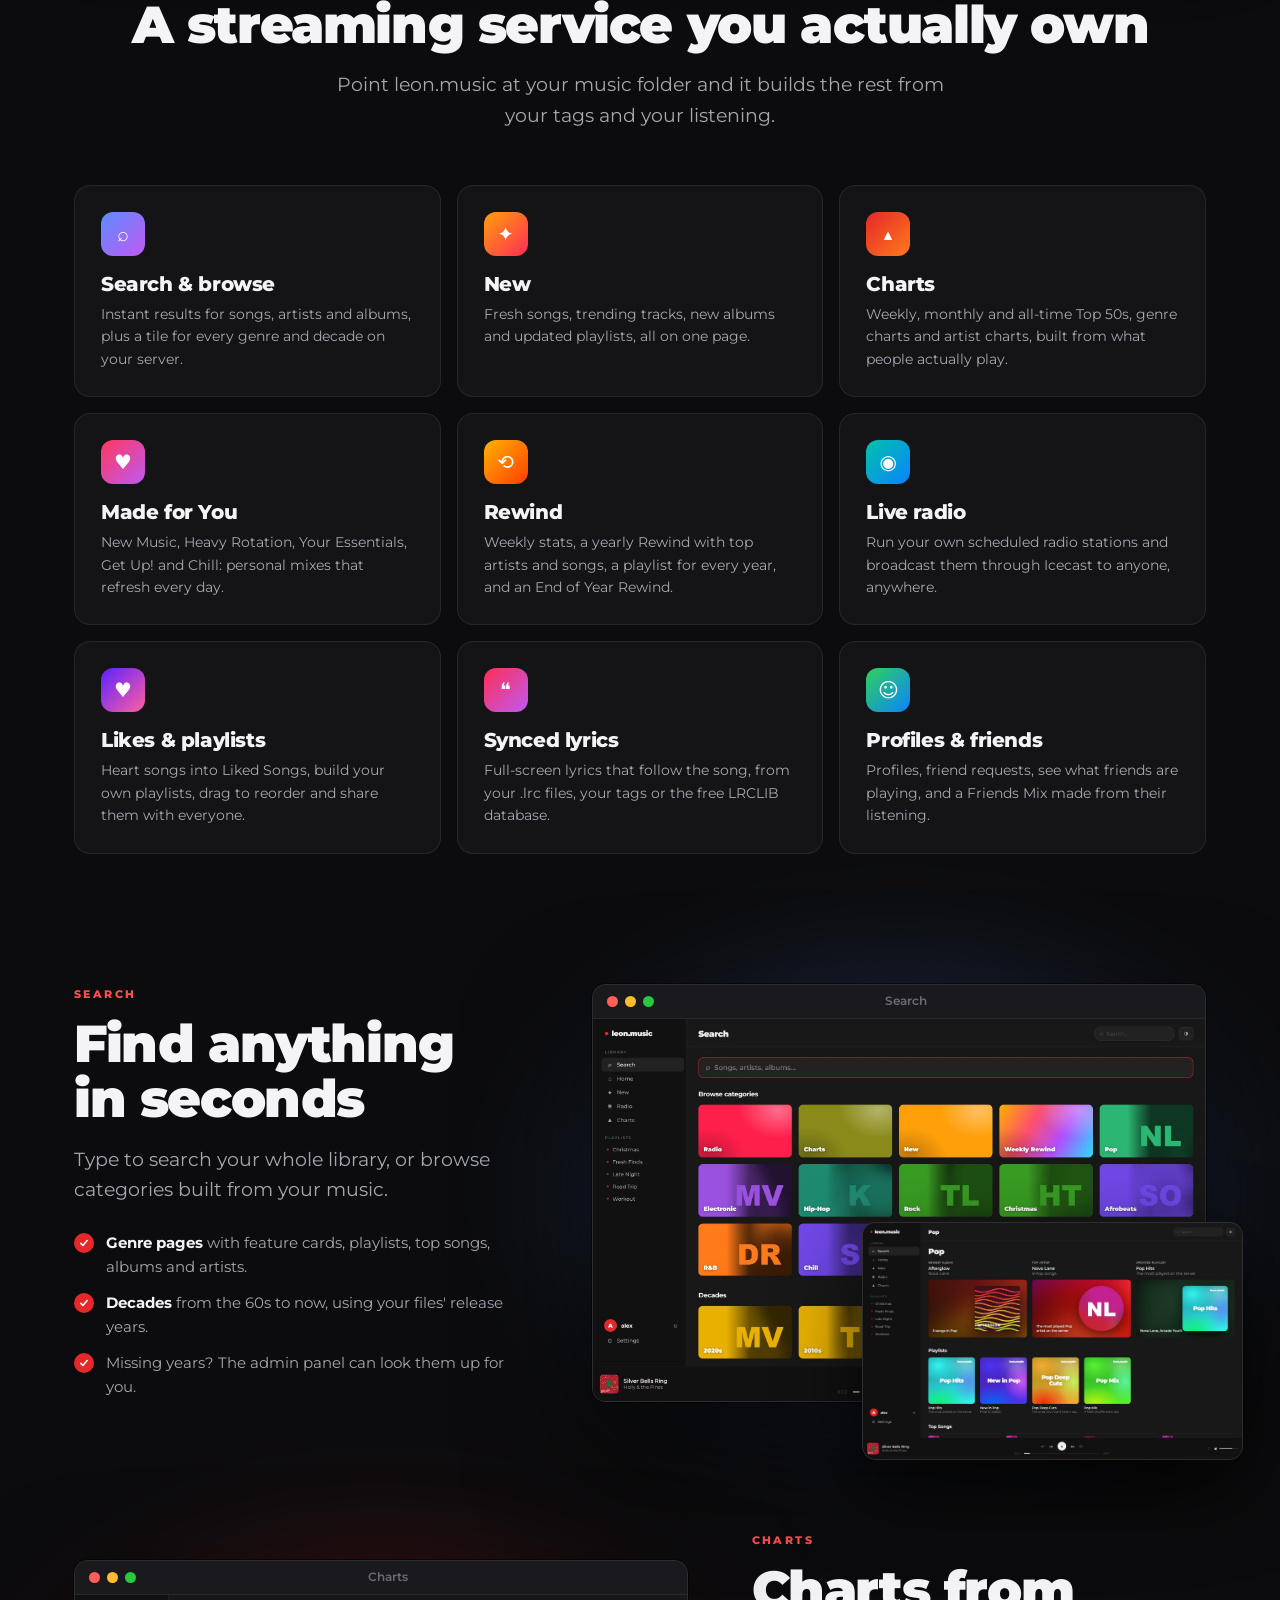
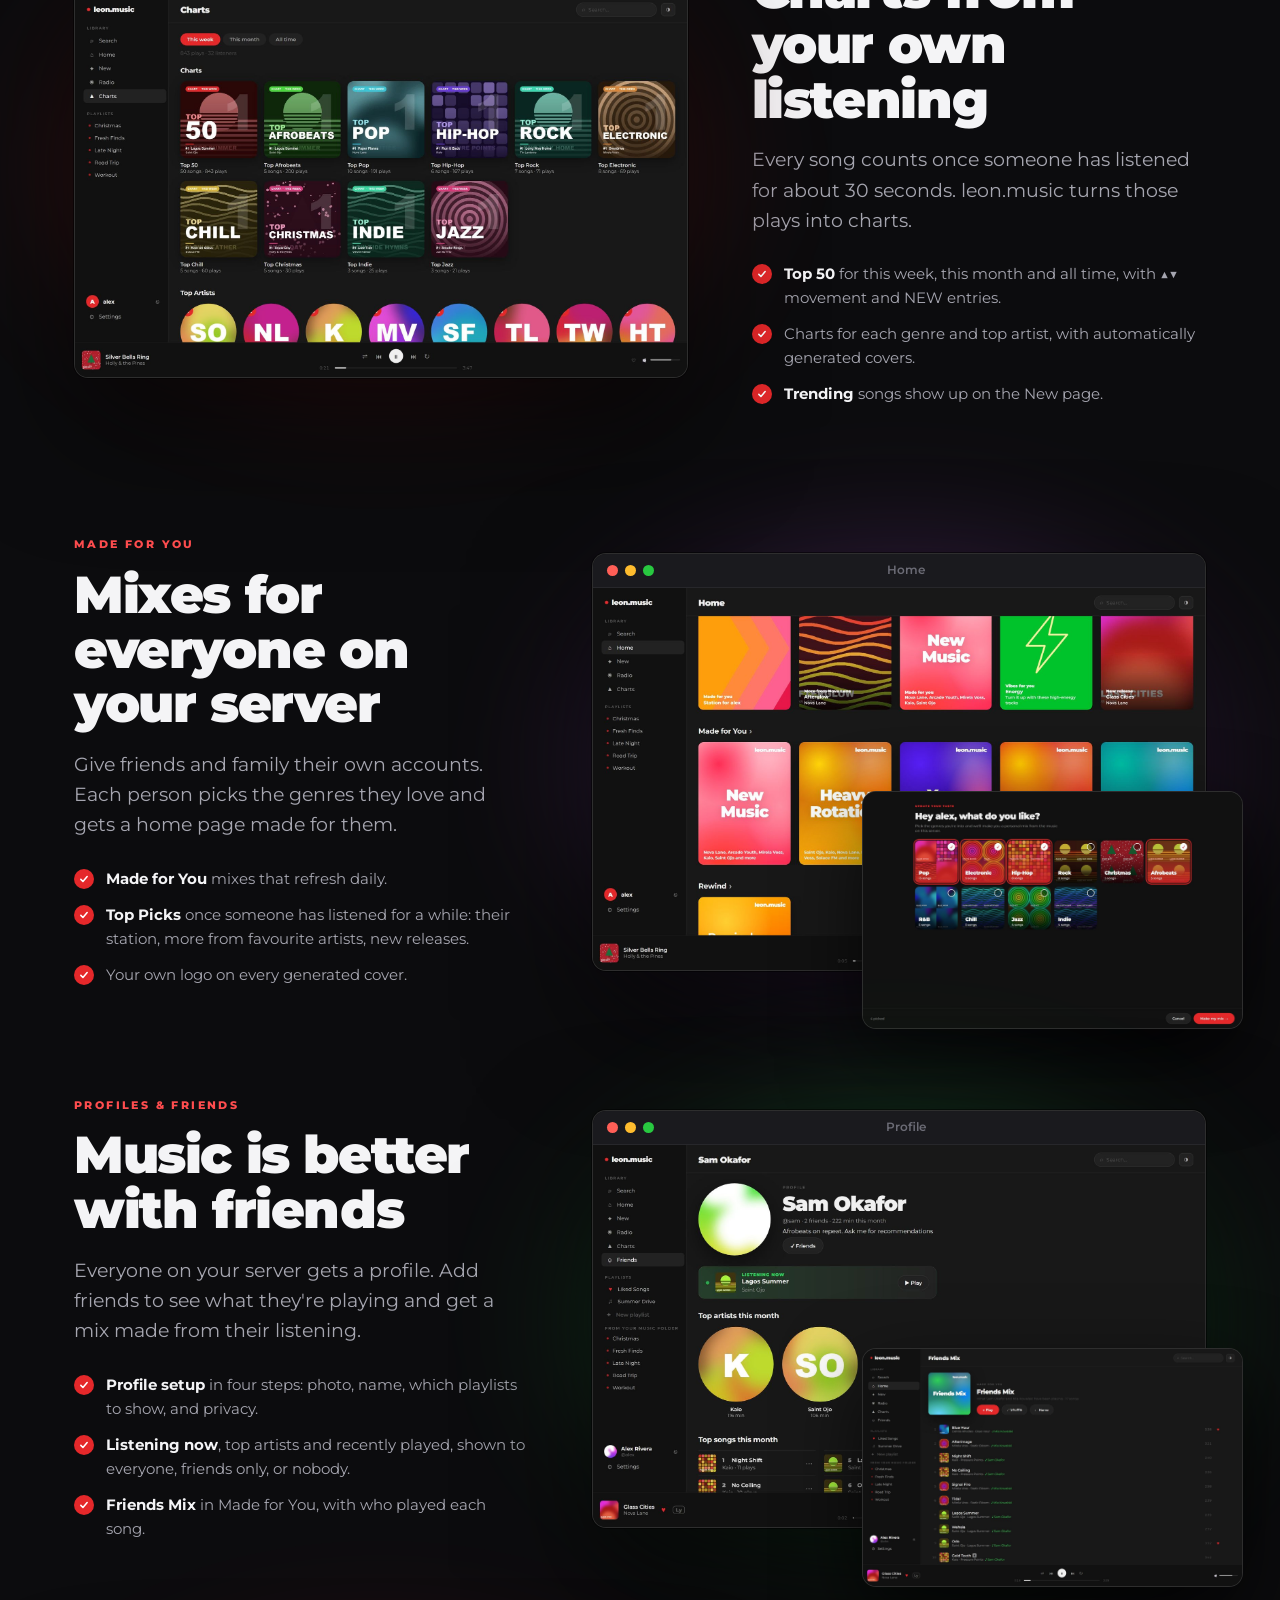
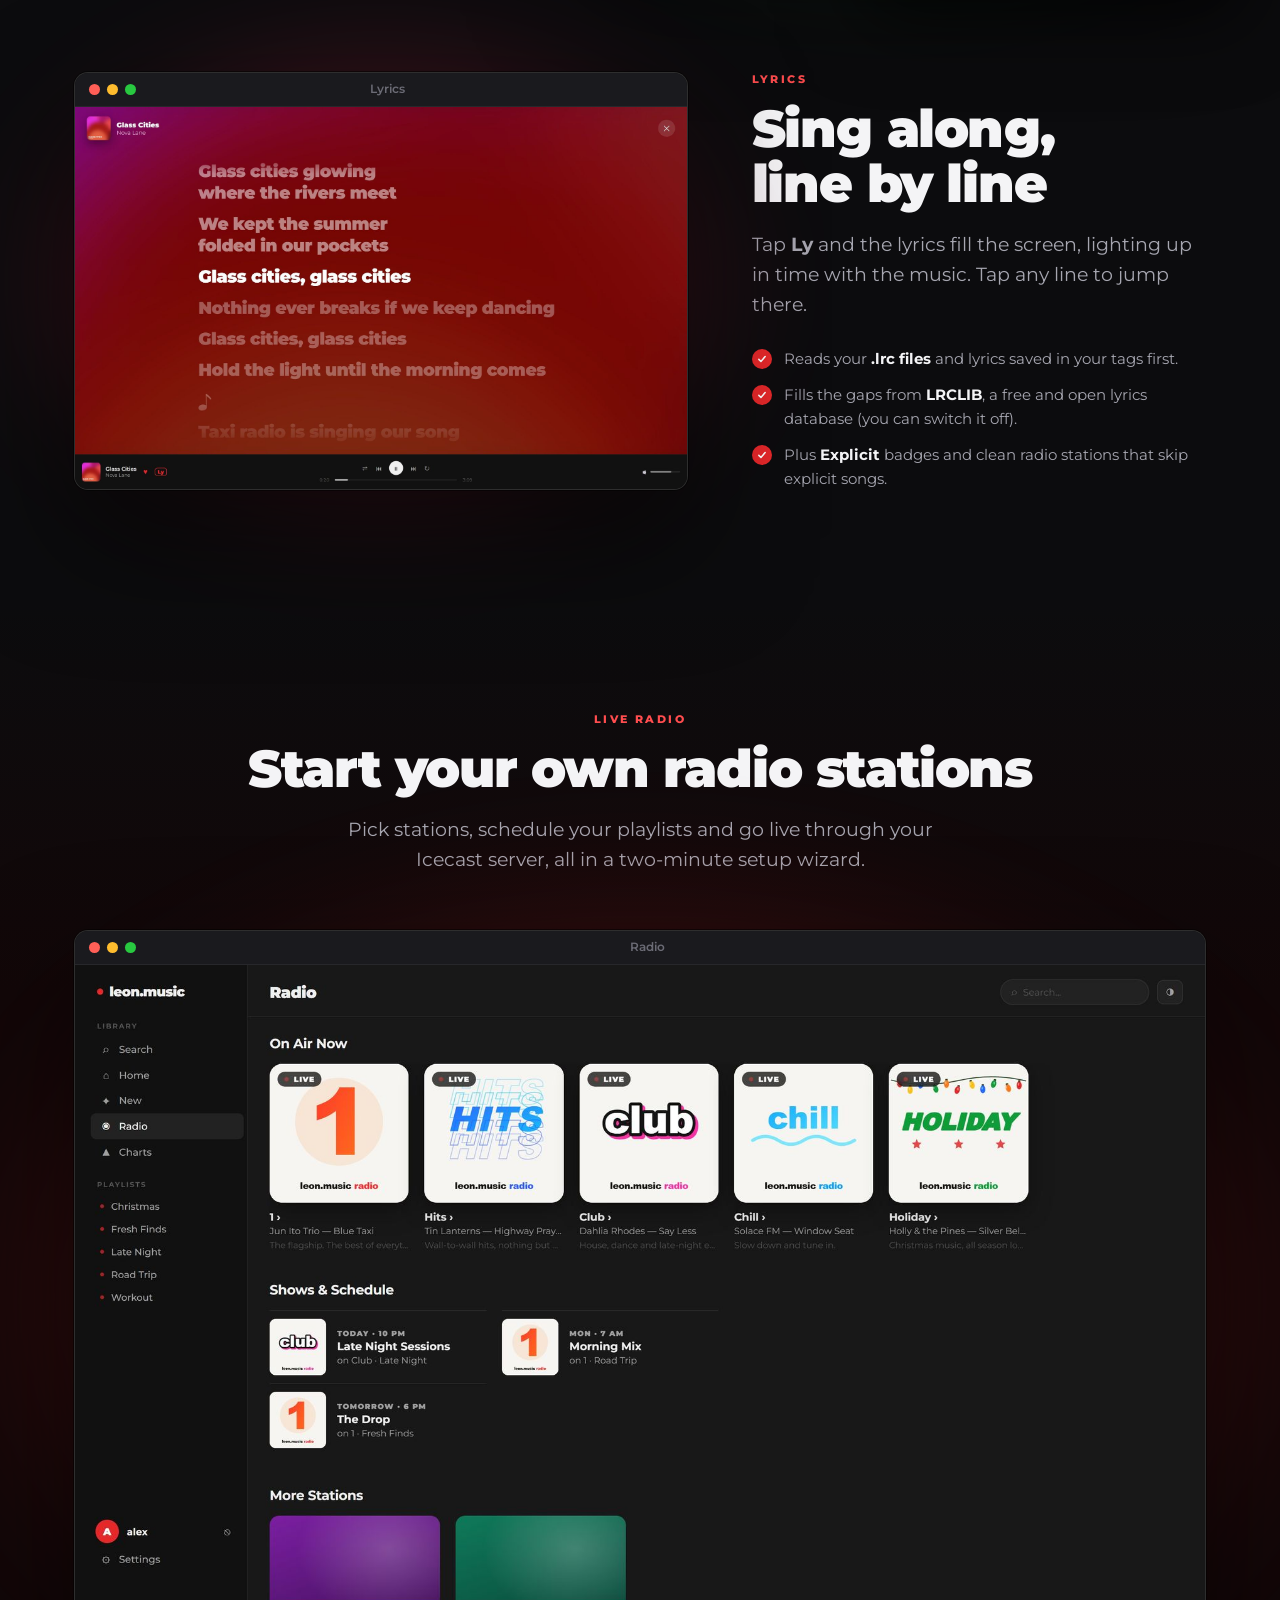
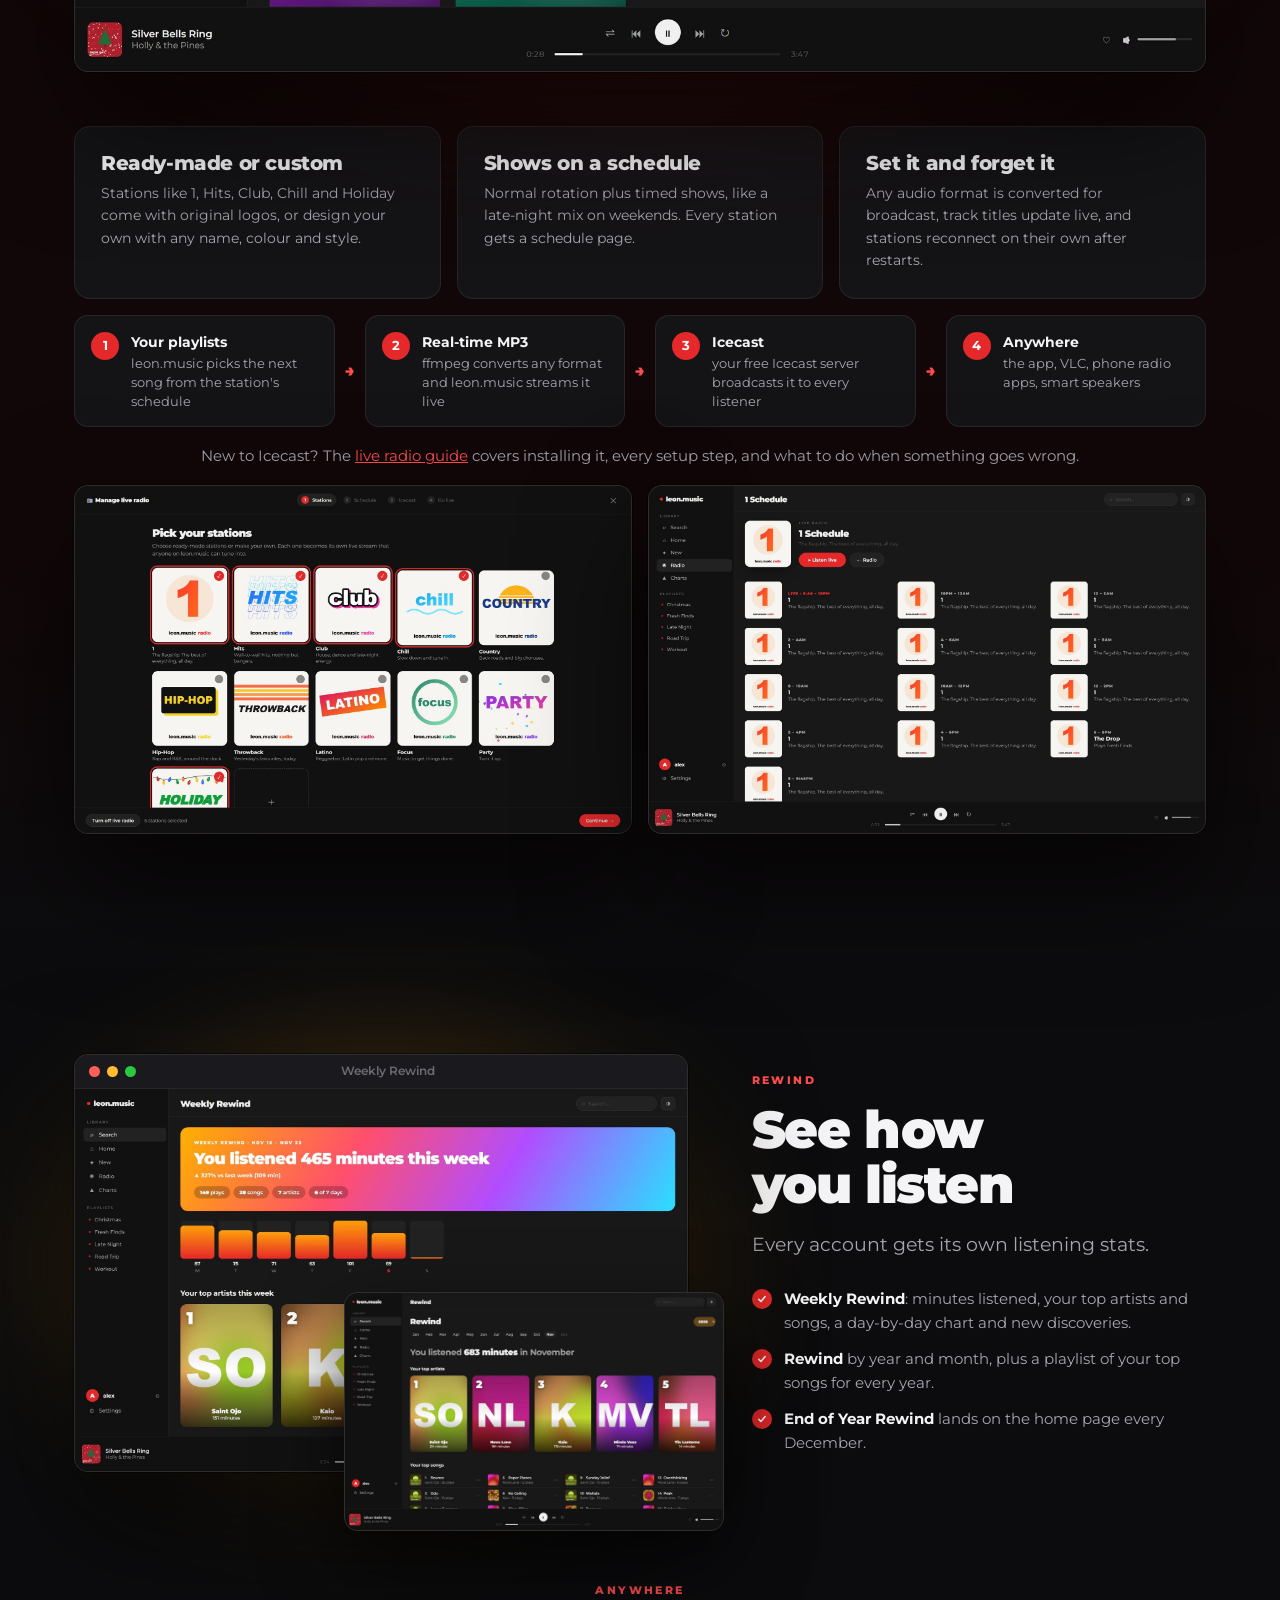
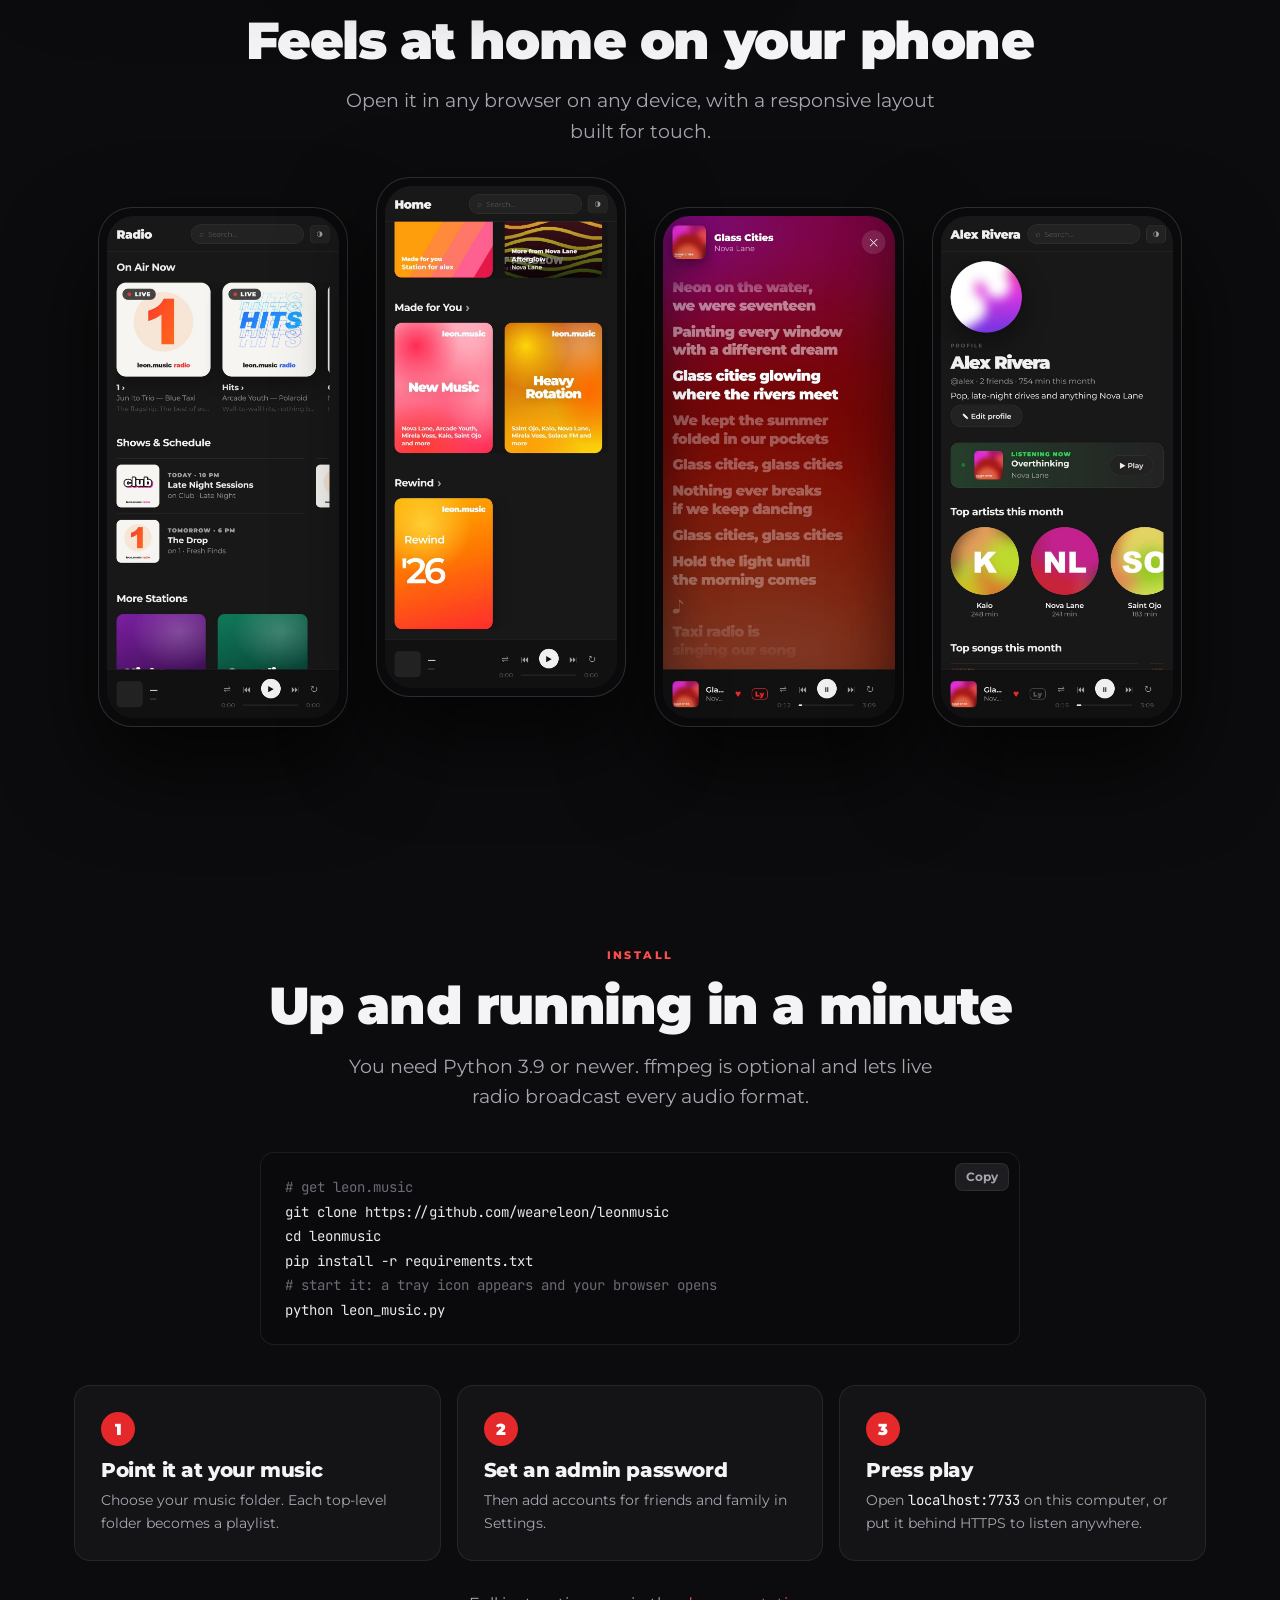
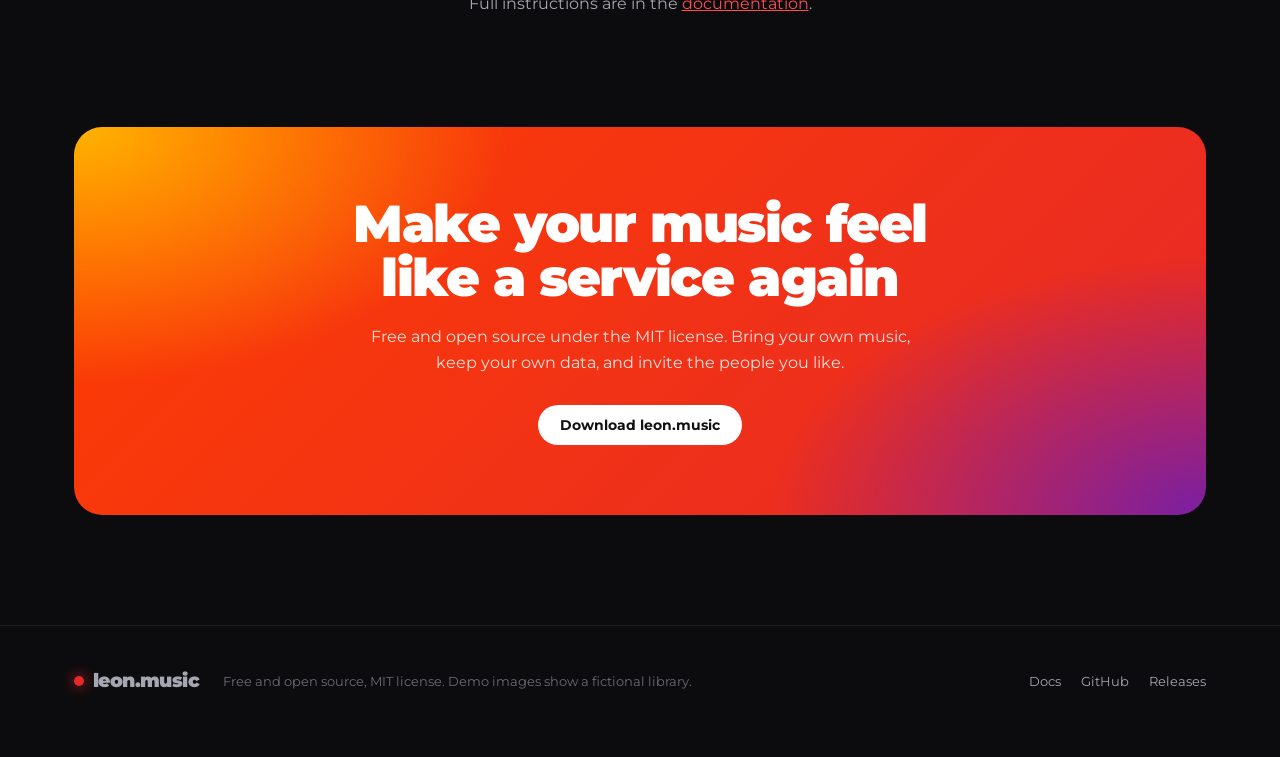
==== commit 82431775: "leon.music 2.2: Christmas category and playlist cover designer Co-Authored-By: Claude Opus 5.5 <nore" ====
--- a/docs/index.html
+++ b/docs/index.html
@@ -27,7 +27,7 @@
 
 <main>
 <section class="hero center"><div class="wrap">
-  <a class="pill" href="https://github.com/weareleon/leonmusic/releases/latest"><b>v2.1</b>Profiles, friends, lyrics &amp; your own playlists →</a>
+  <a class="pill" href="https://github.com/weareleon/leonmusic/releases/latest"><b>v2.2</b>Christmas, cover designer &amp; your own fonts →</a>
   <h1>Your music. Your server. <em>Your radio.</em></h1>
   <p class="lead">leon.music turns a folder of songs into your own streaming service, with search, charts, personal mixes, synced lyrics, friends, Rewind and live radio stations. It runs on your computer: no cloud, no subscription, no tracking.</p>
   <div class="cta">
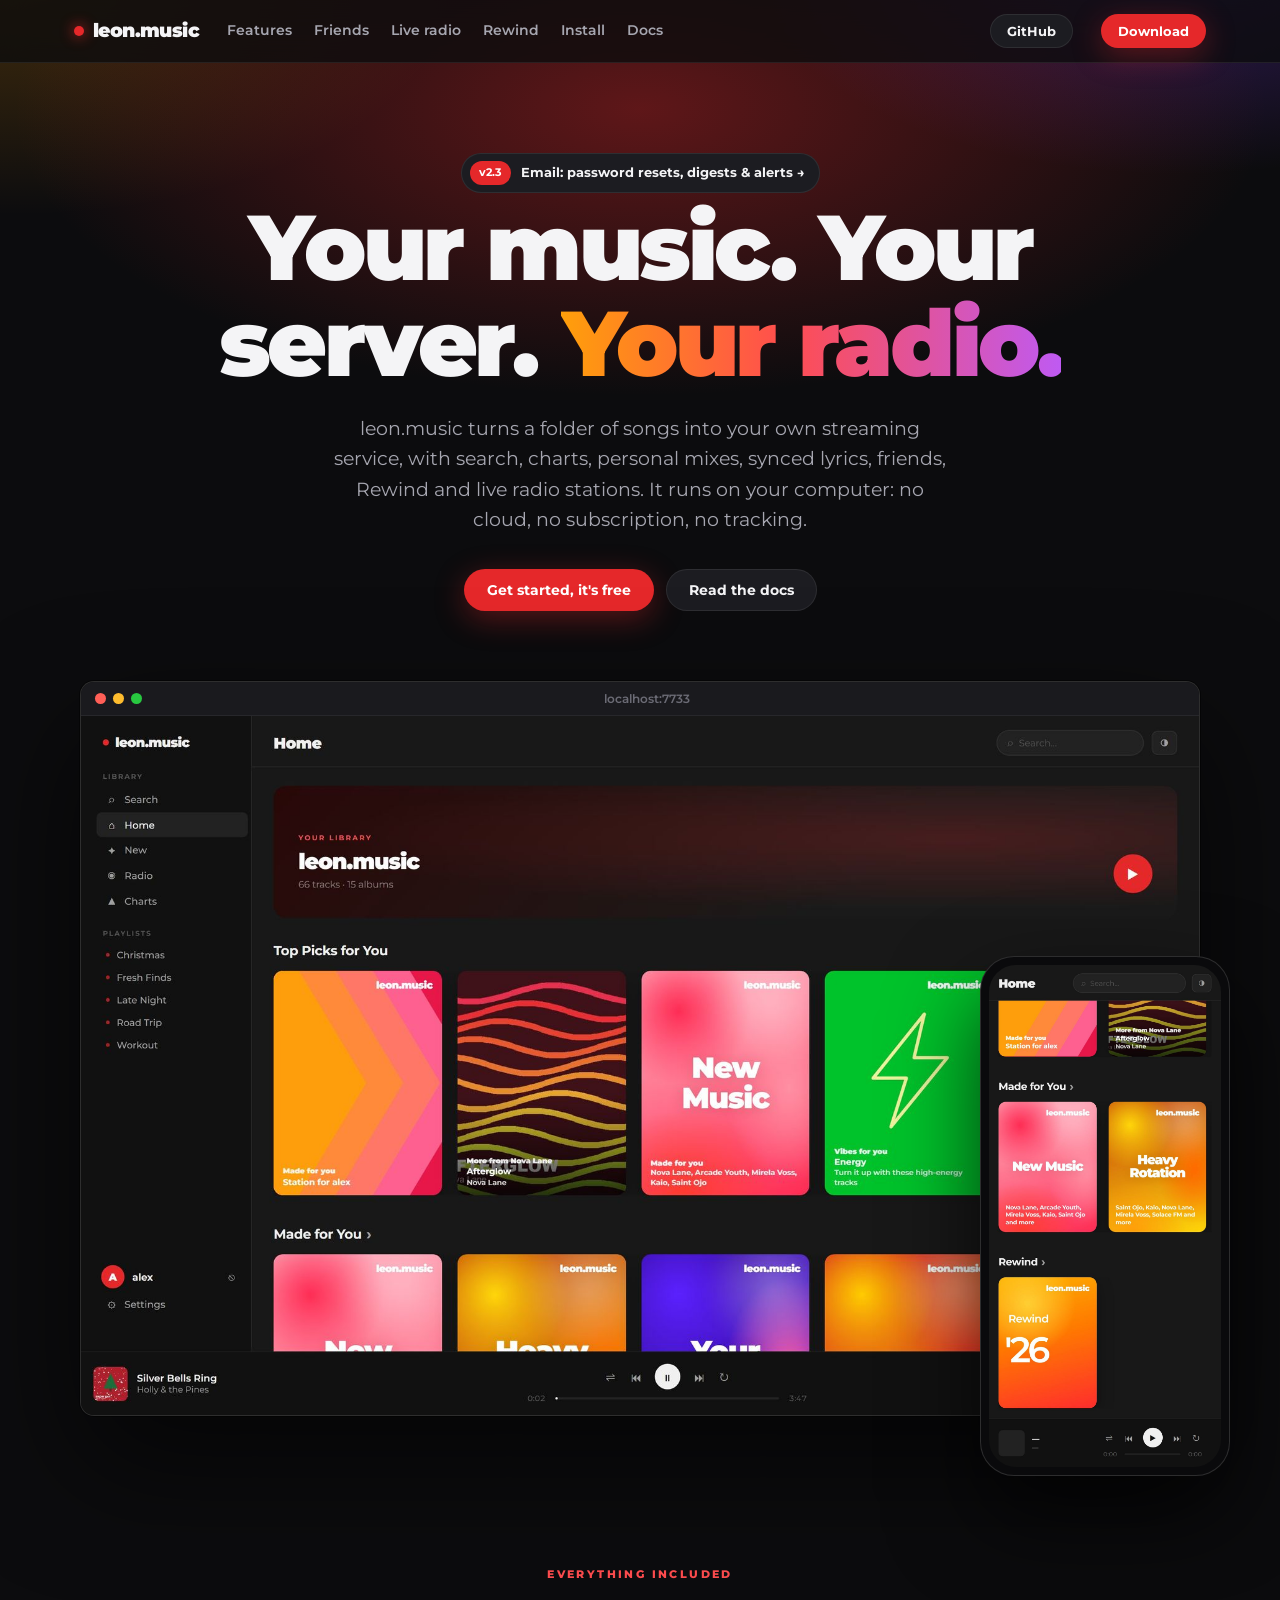
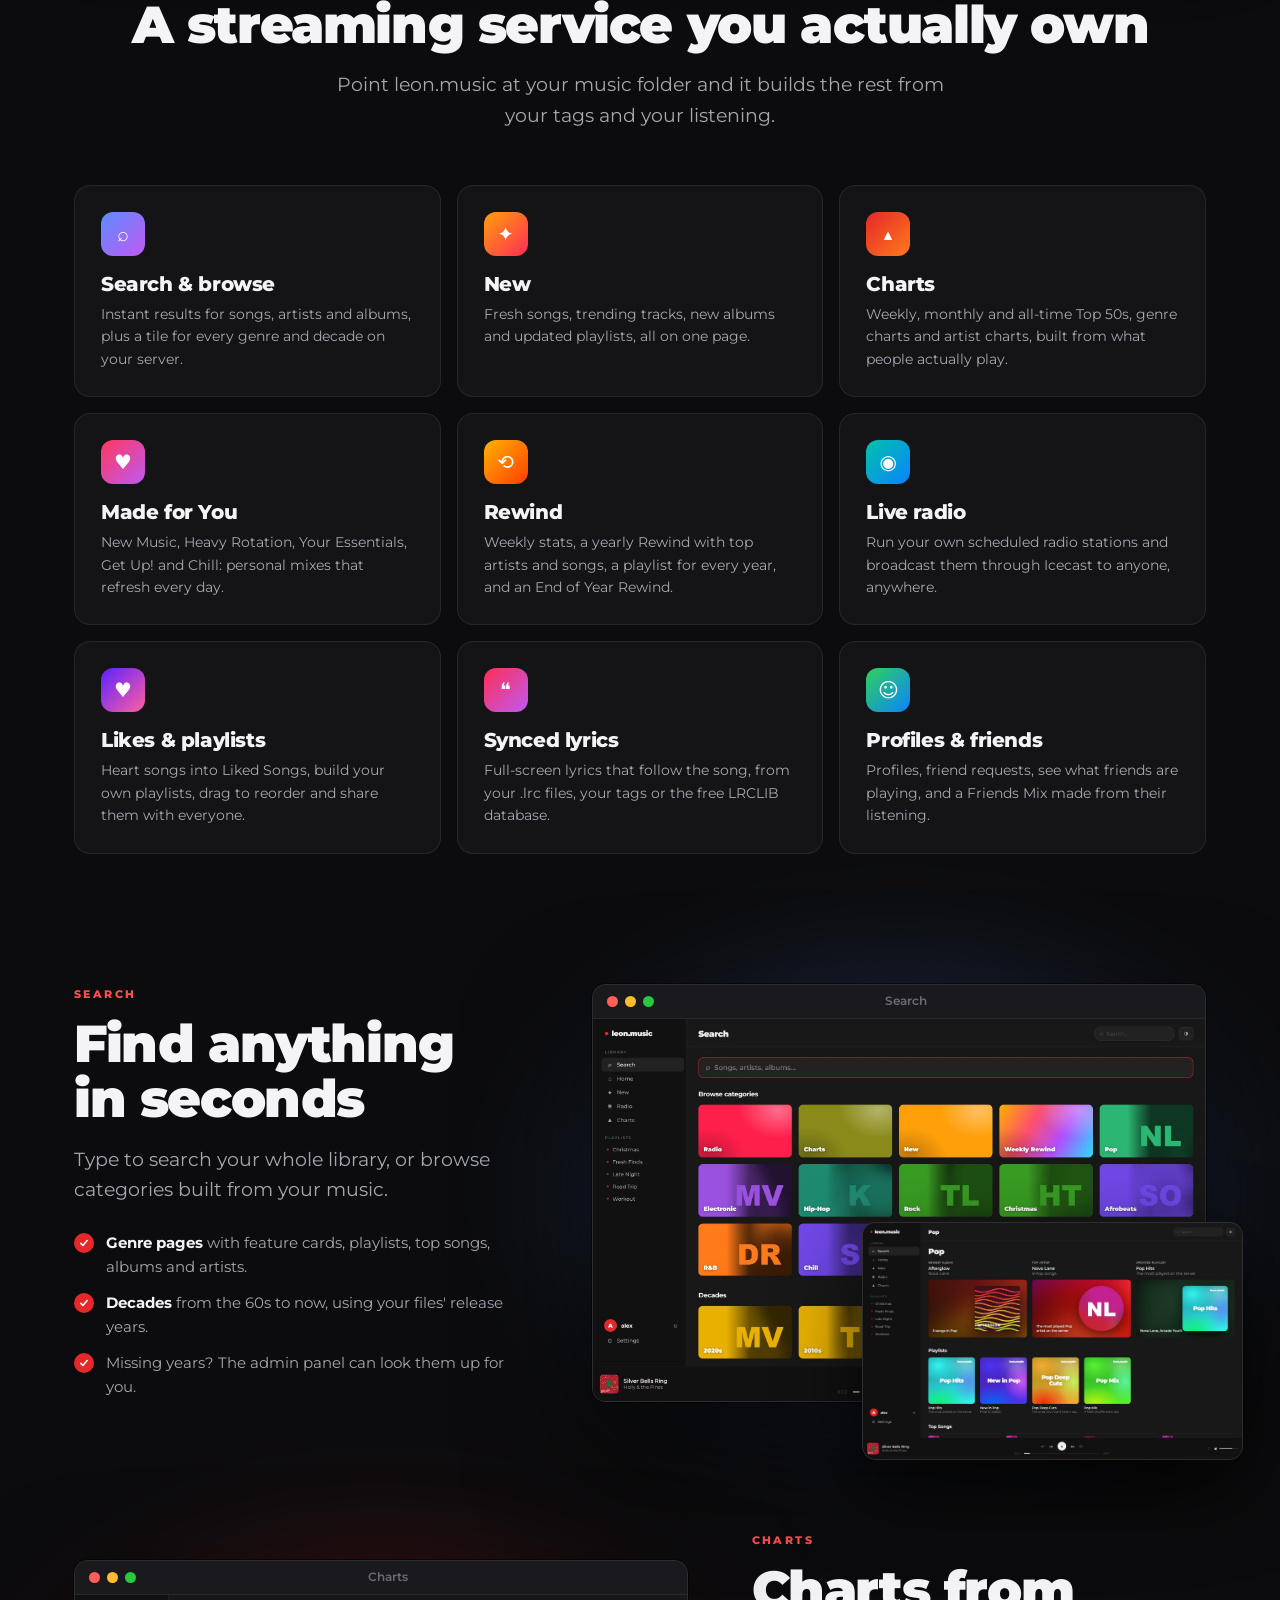
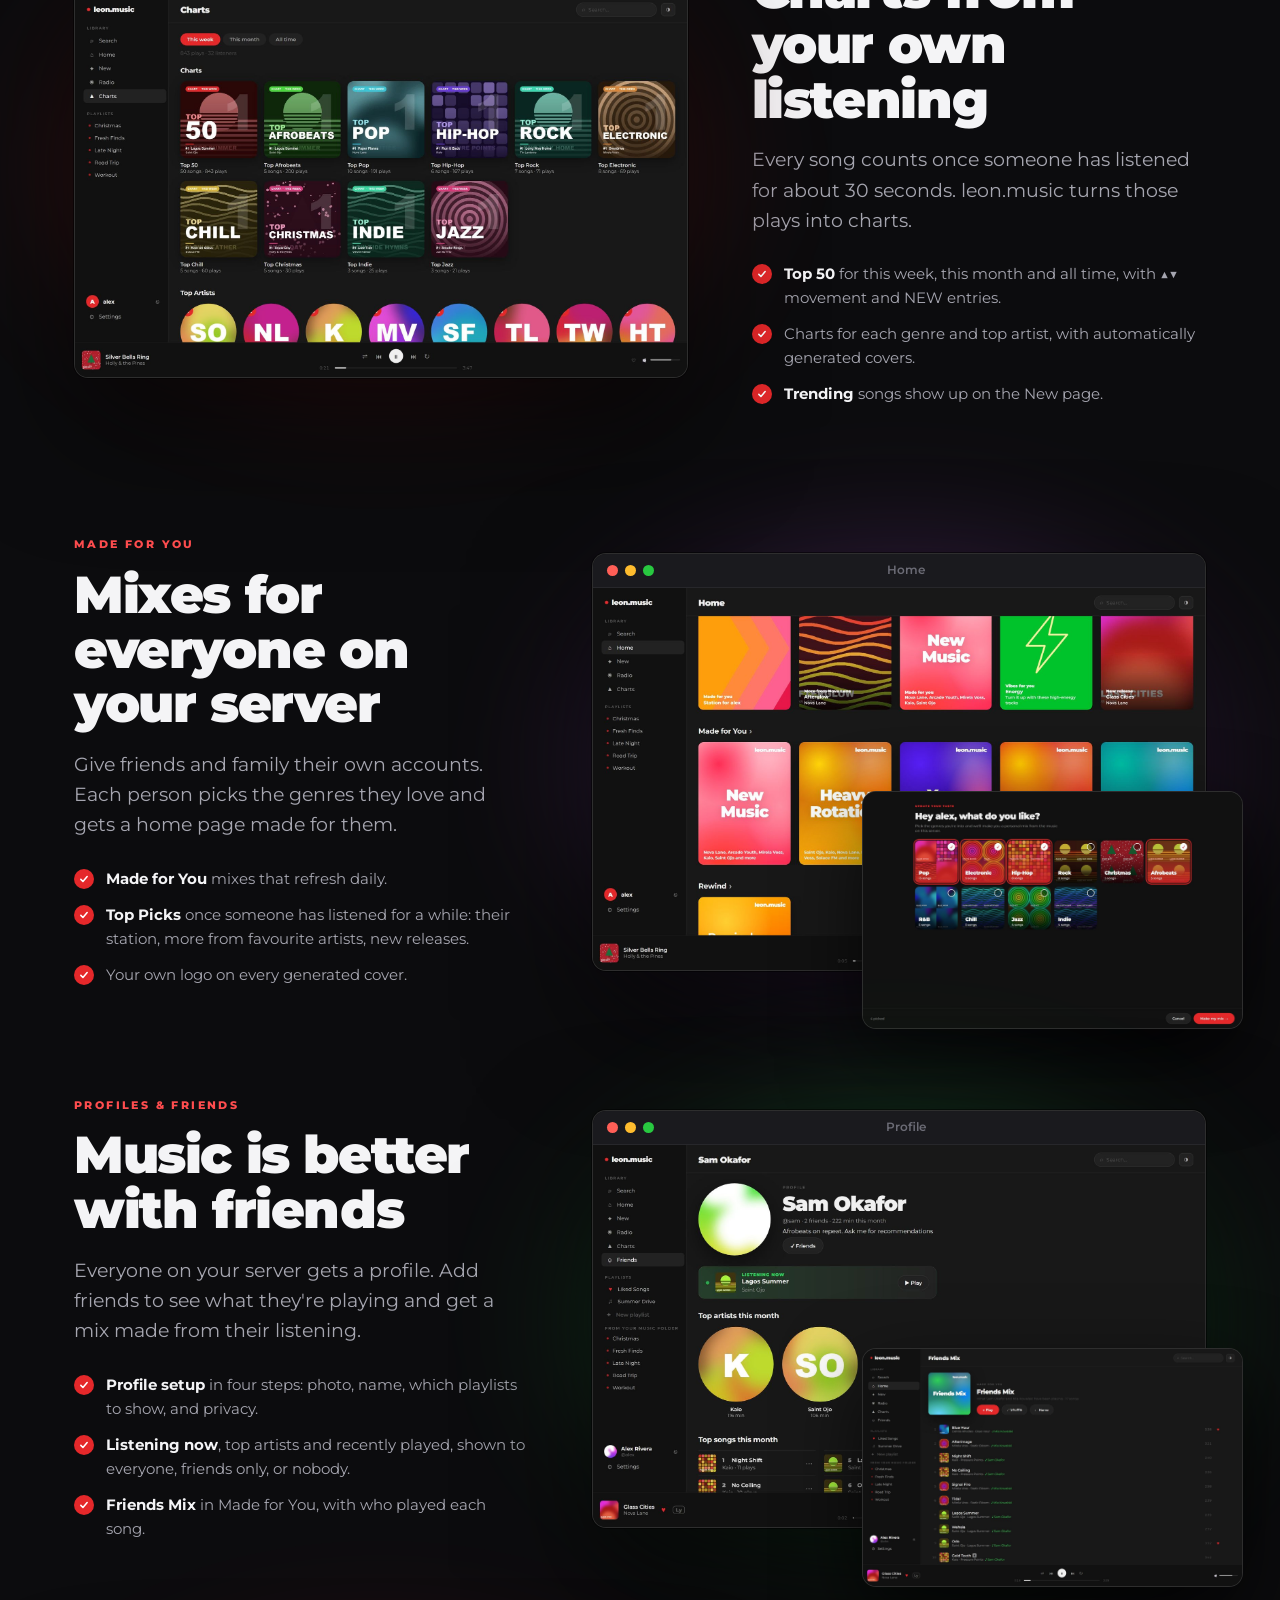
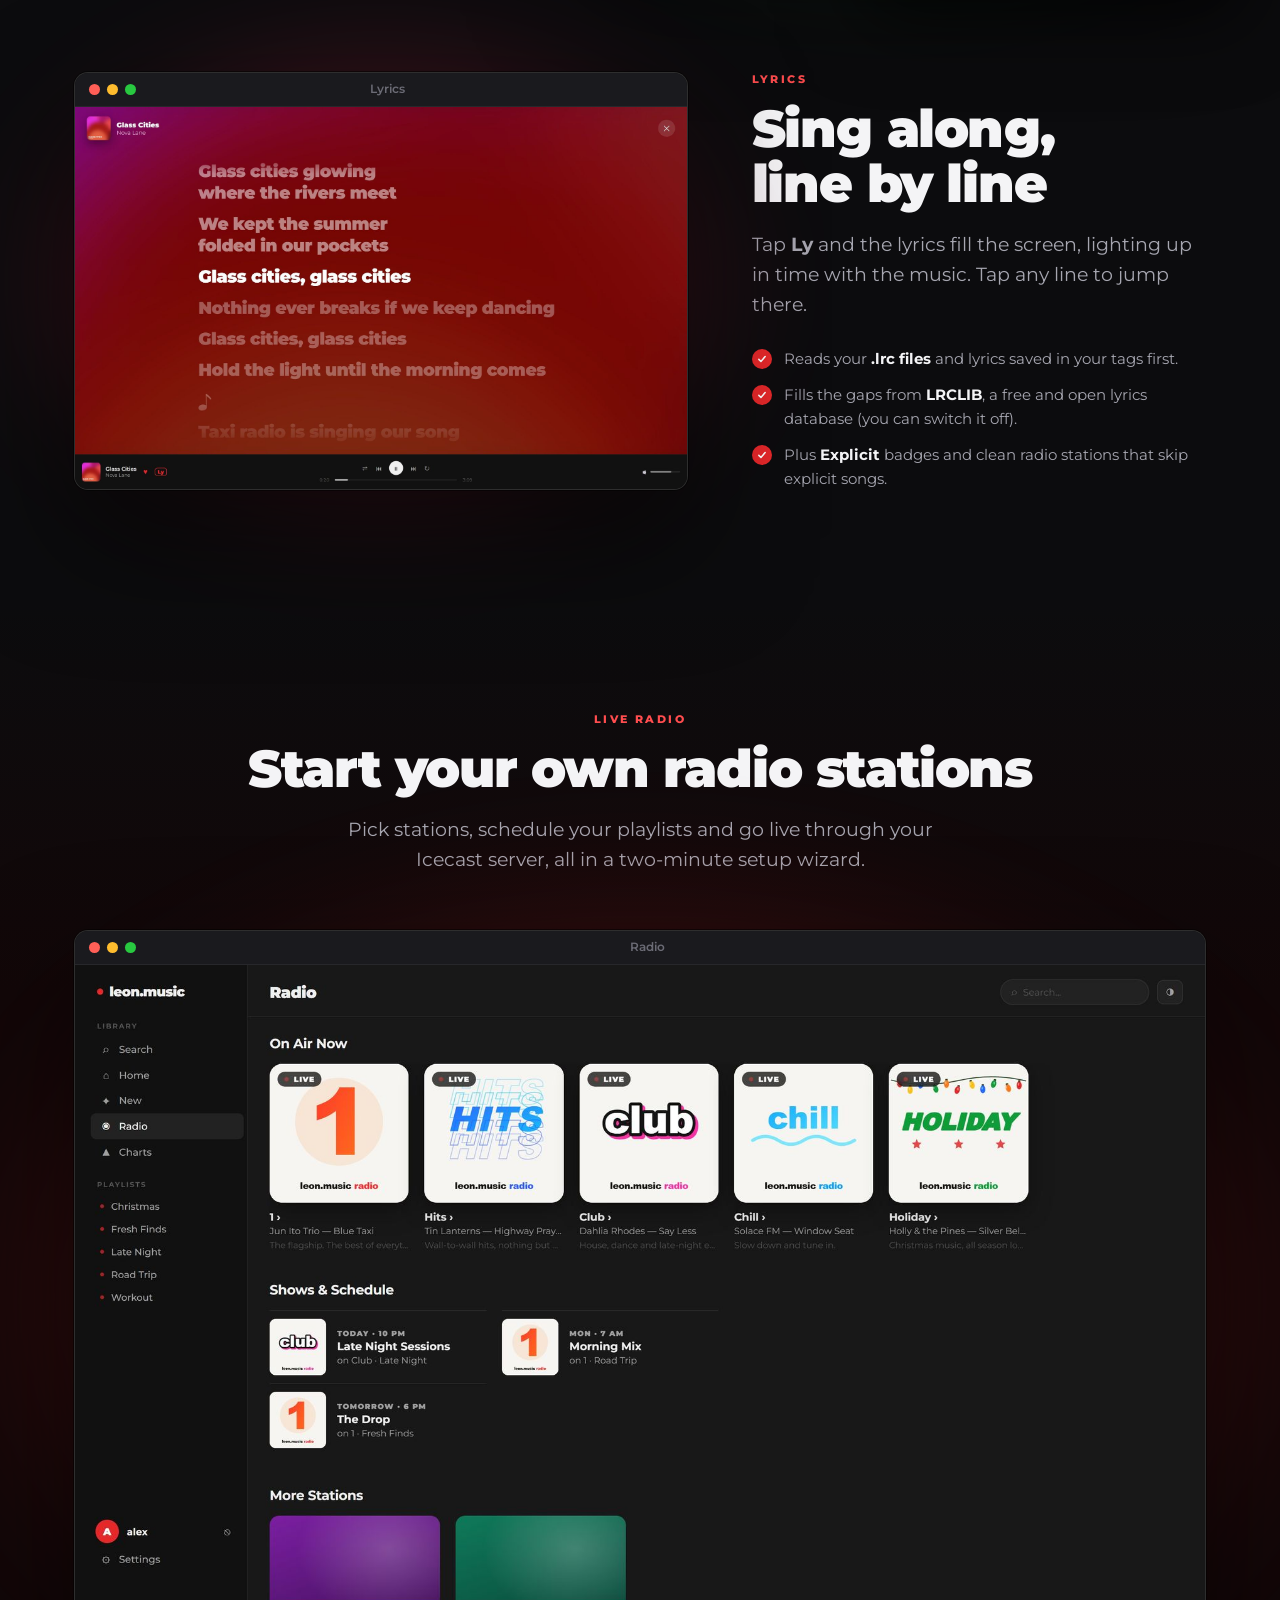
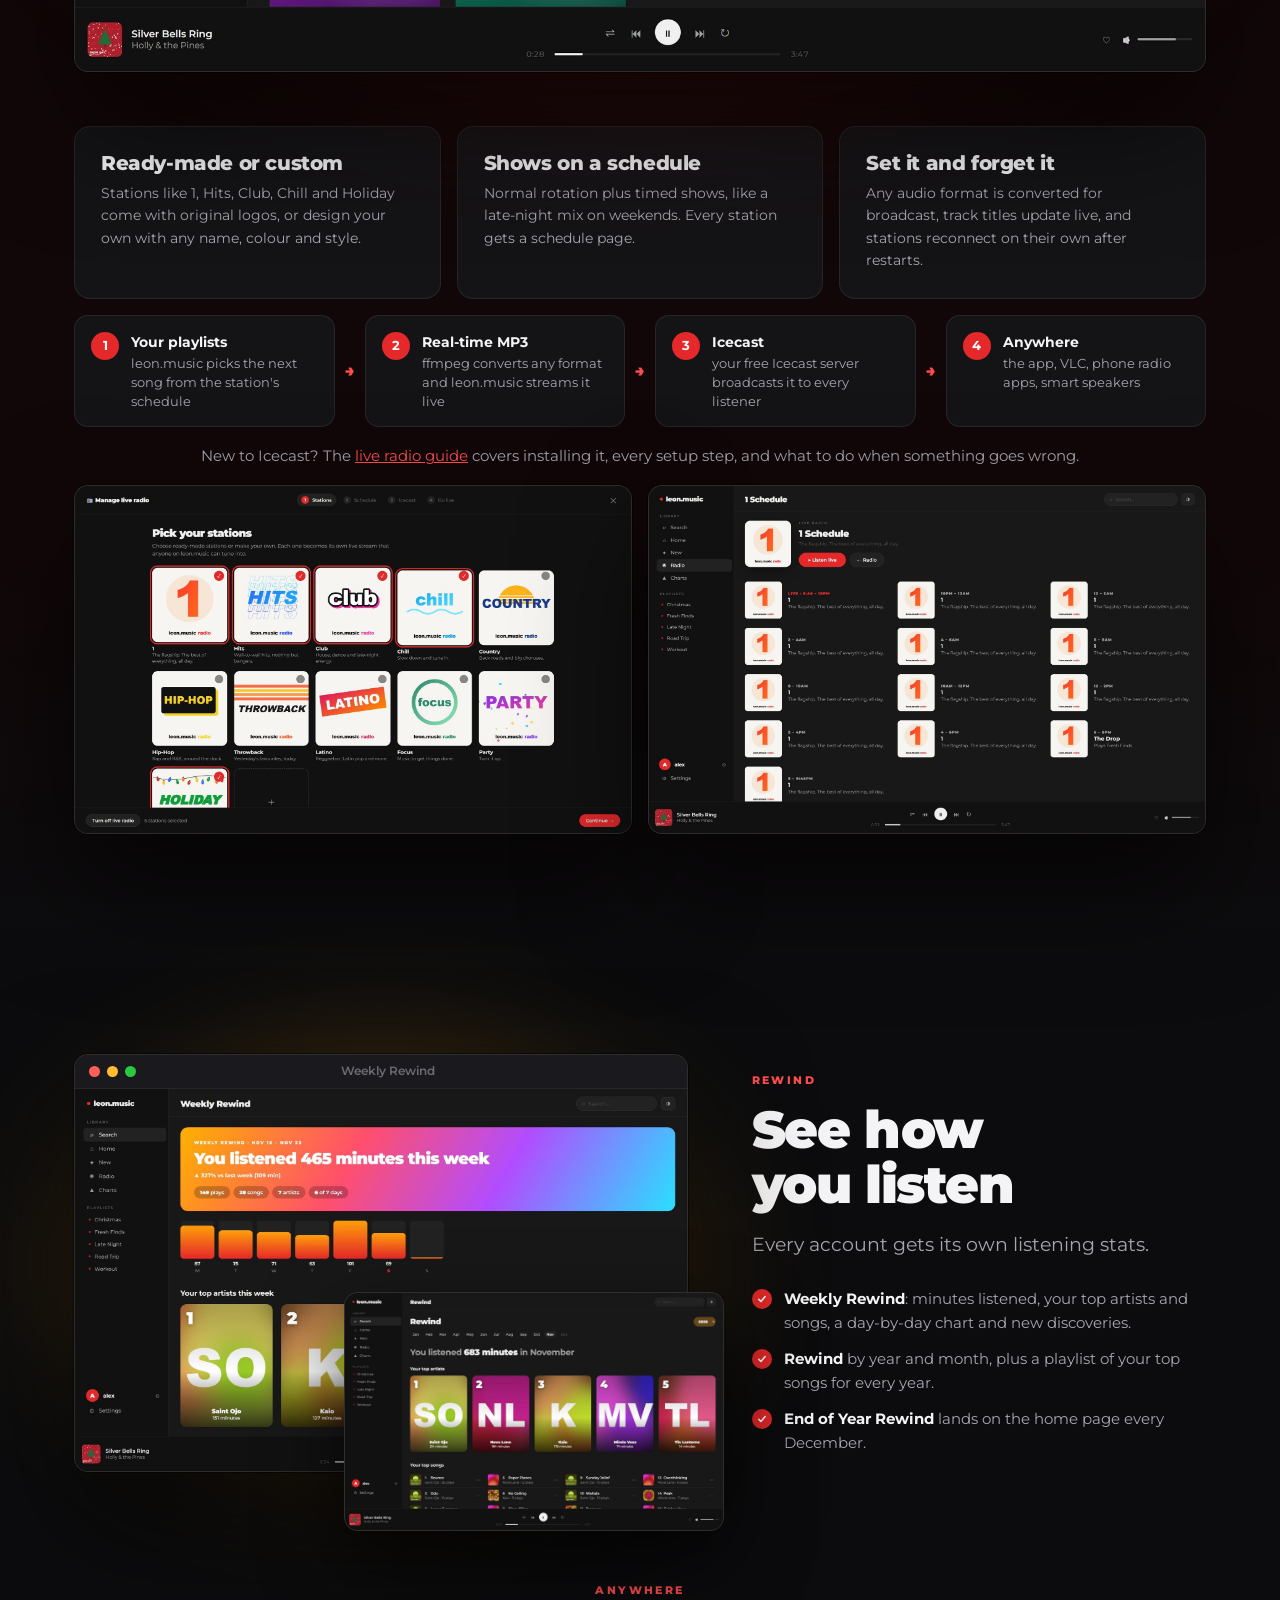
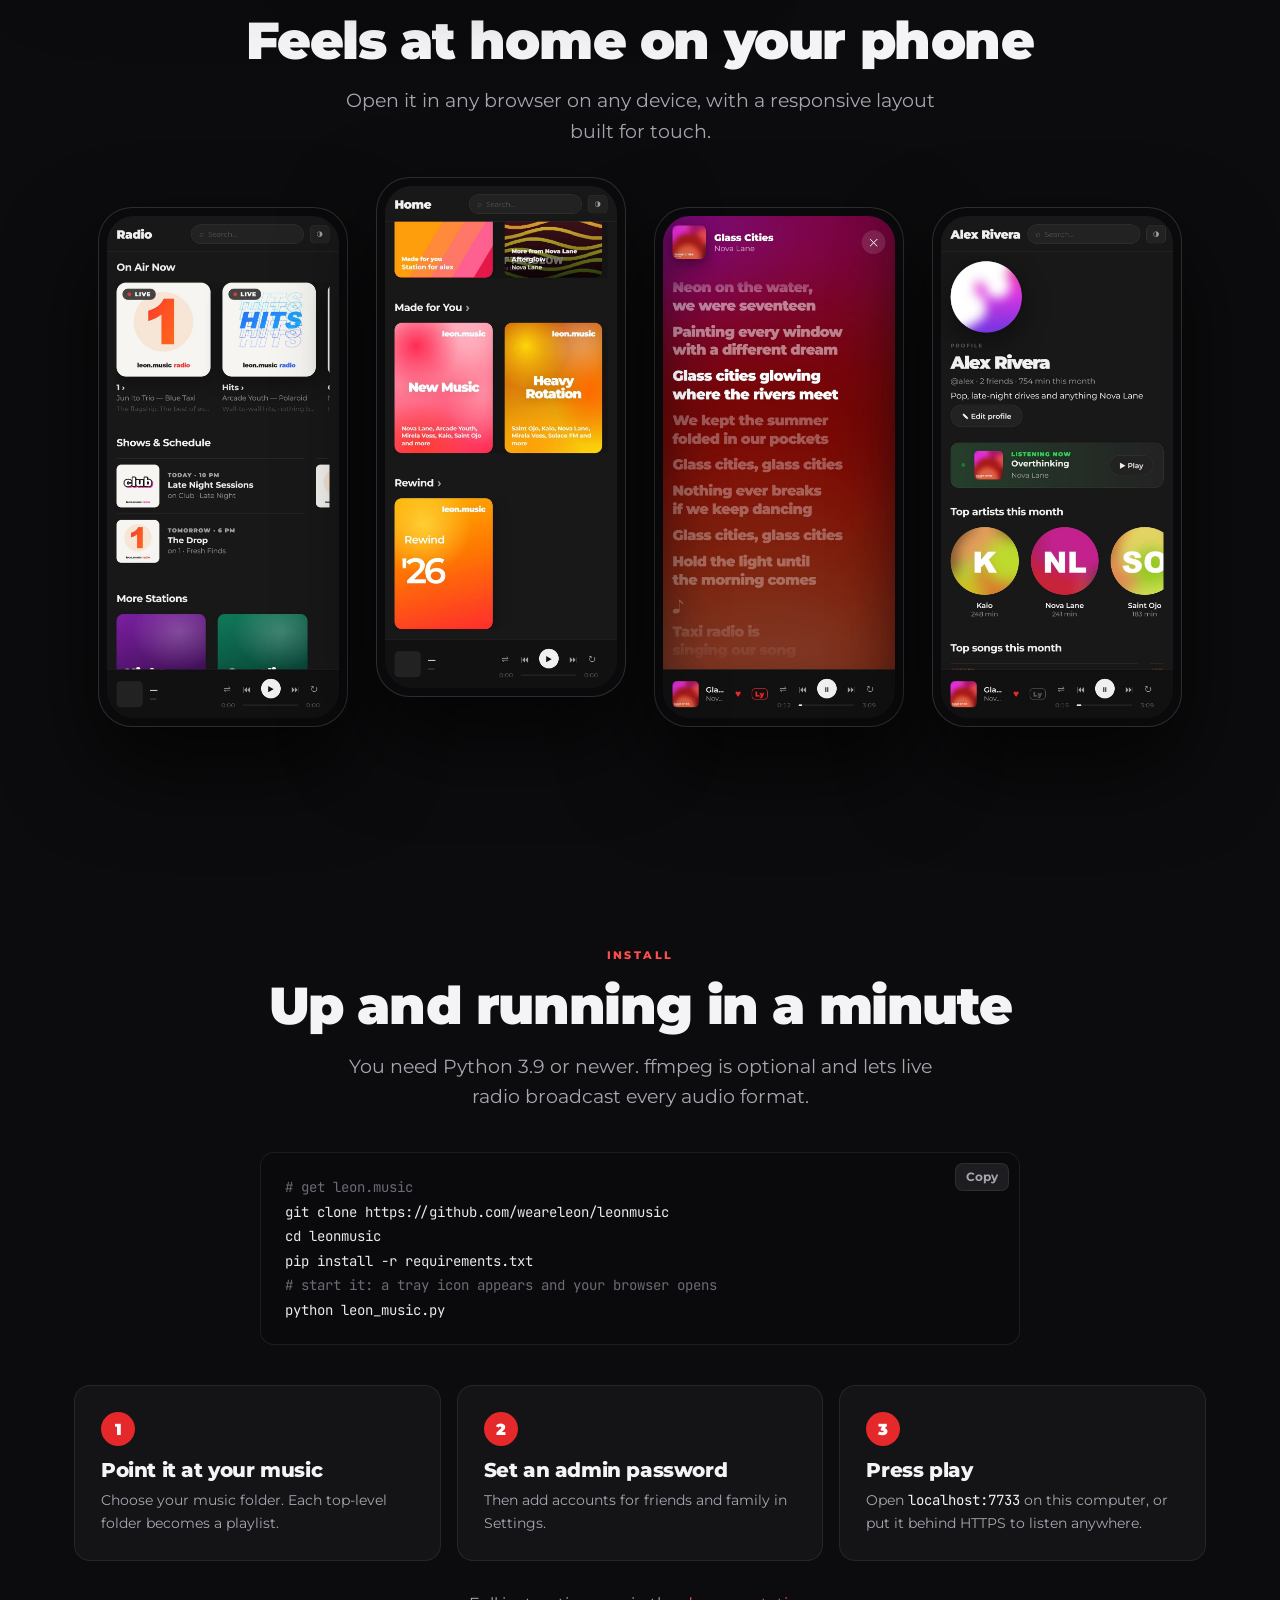
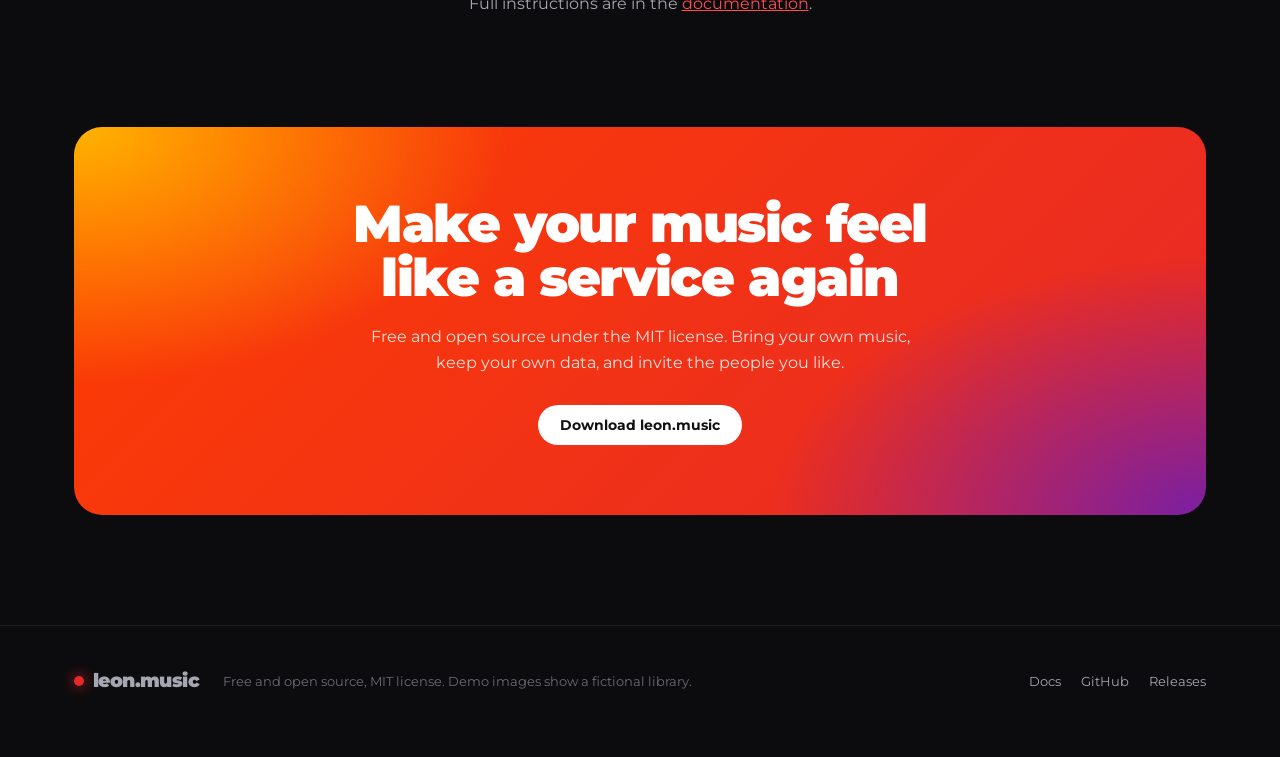
==== commit ac534a29: "leon.music 2.3: email support Co-Authored-By: Claude Opus 5.5 <noreply@anthropic.com>" ====
--- a/docs/index.html
+++ b/docs/index.html
@@ -27,7 +27,7 @@
 
 <main>
 <section class="hero center"><div class="wrap">
-  <a class="pill" href="https://github.com/weareleon/leonmusic/releases/latest"><b>v2.2</b>Christmas, cover designer &amp; your own fonts →</a>
+  <a class="pill" href="https://github.com/weareleon/leonmusic/releases/latest"><b>v2.3</b>Email: password resets, digests &amp; alerts →</a>
   <h1>Your music. Your server. <em>Your radio.</em></h1>
   <p class="lead">leon.music turns a folder of songs into your own streaming service, with search, charts, personal mixes, synced lyrics, friends, Rewind and live radio stations. It runs on your computer: no cloud, no subscription, no tracking.</p>
   <div class="cta">
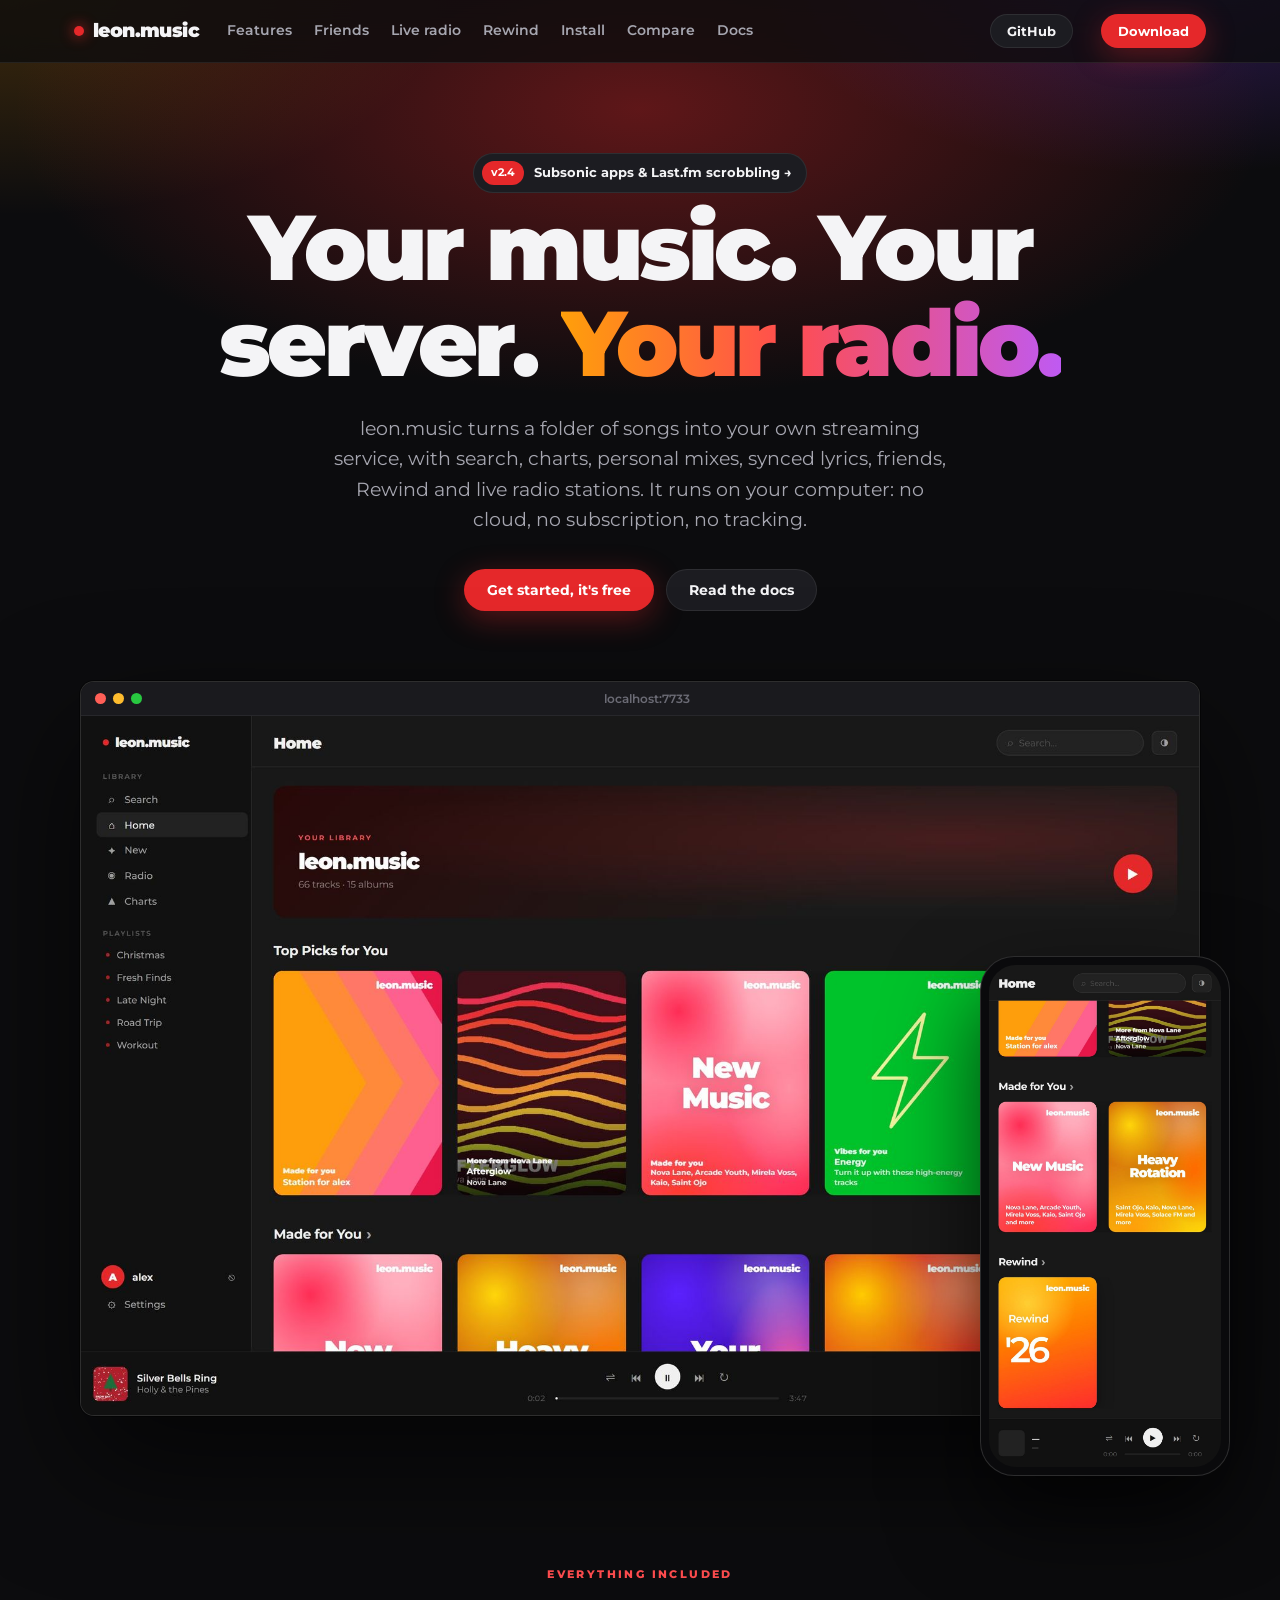
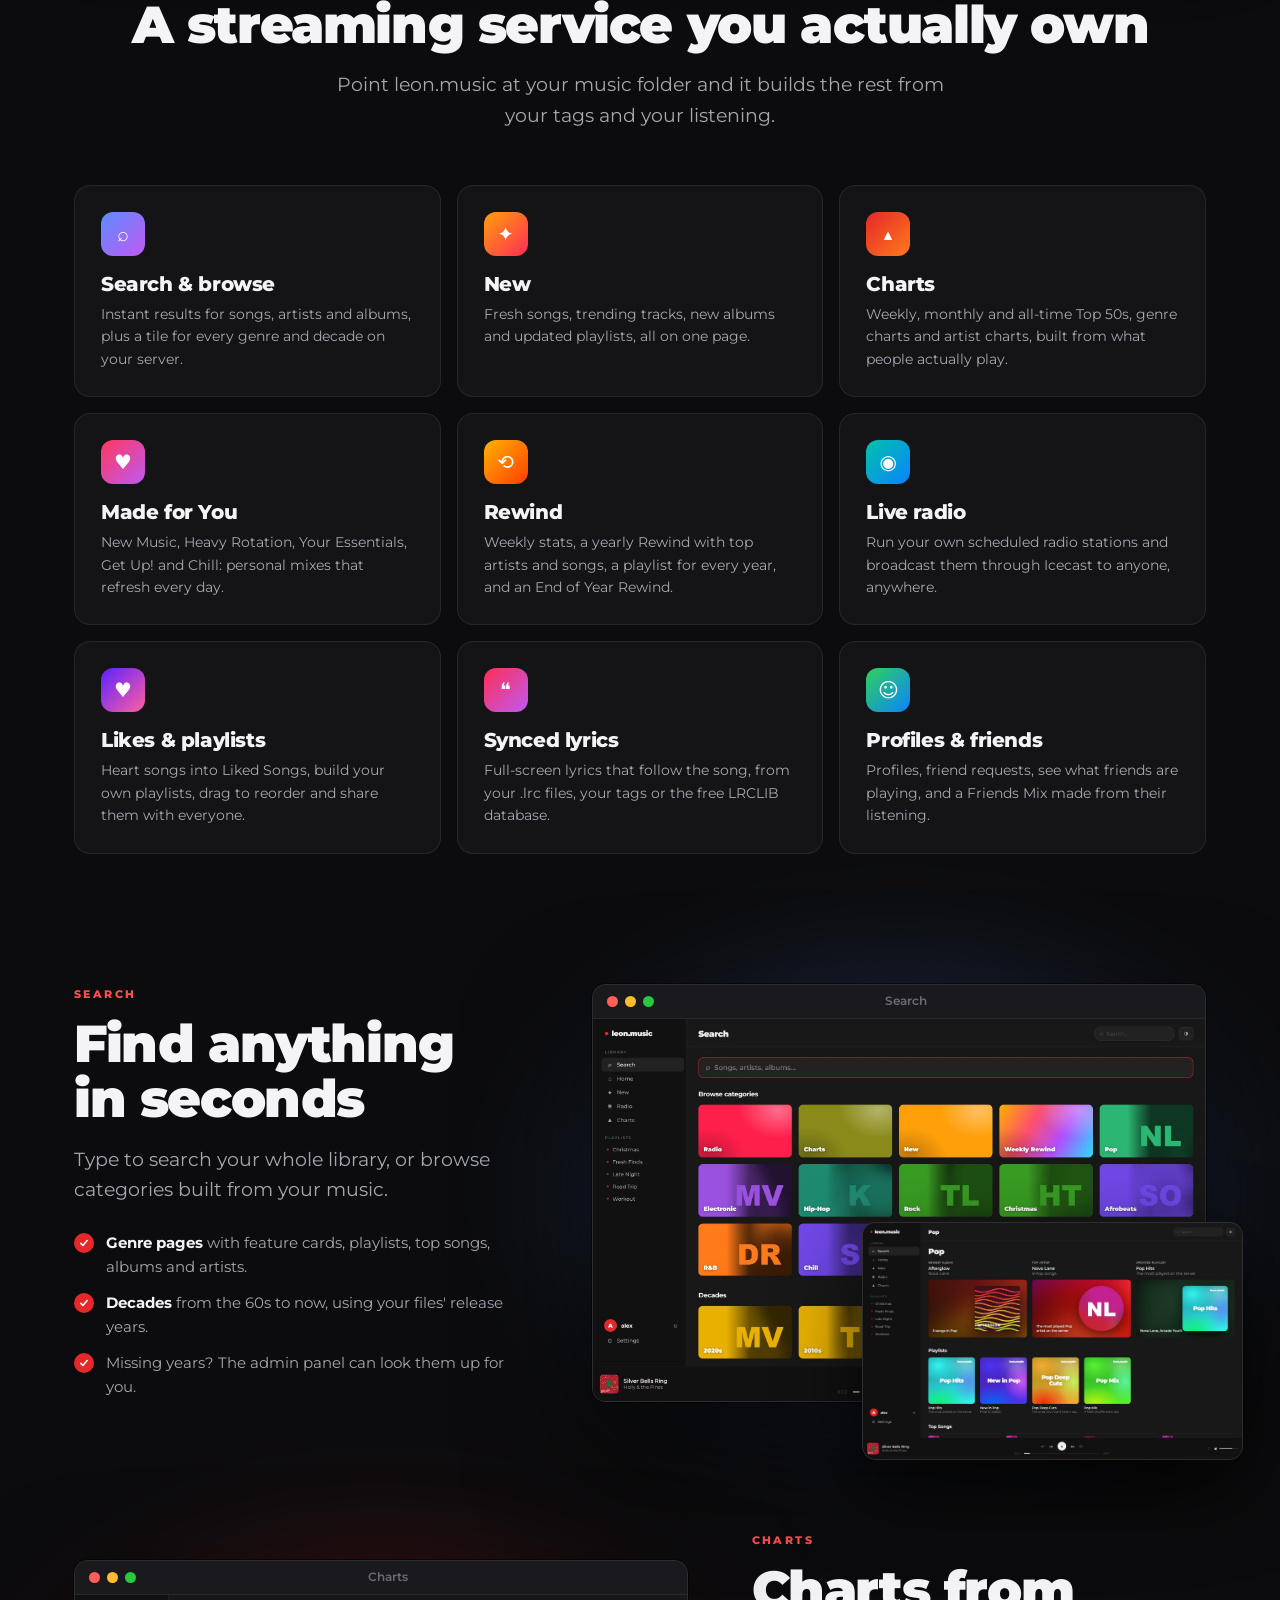
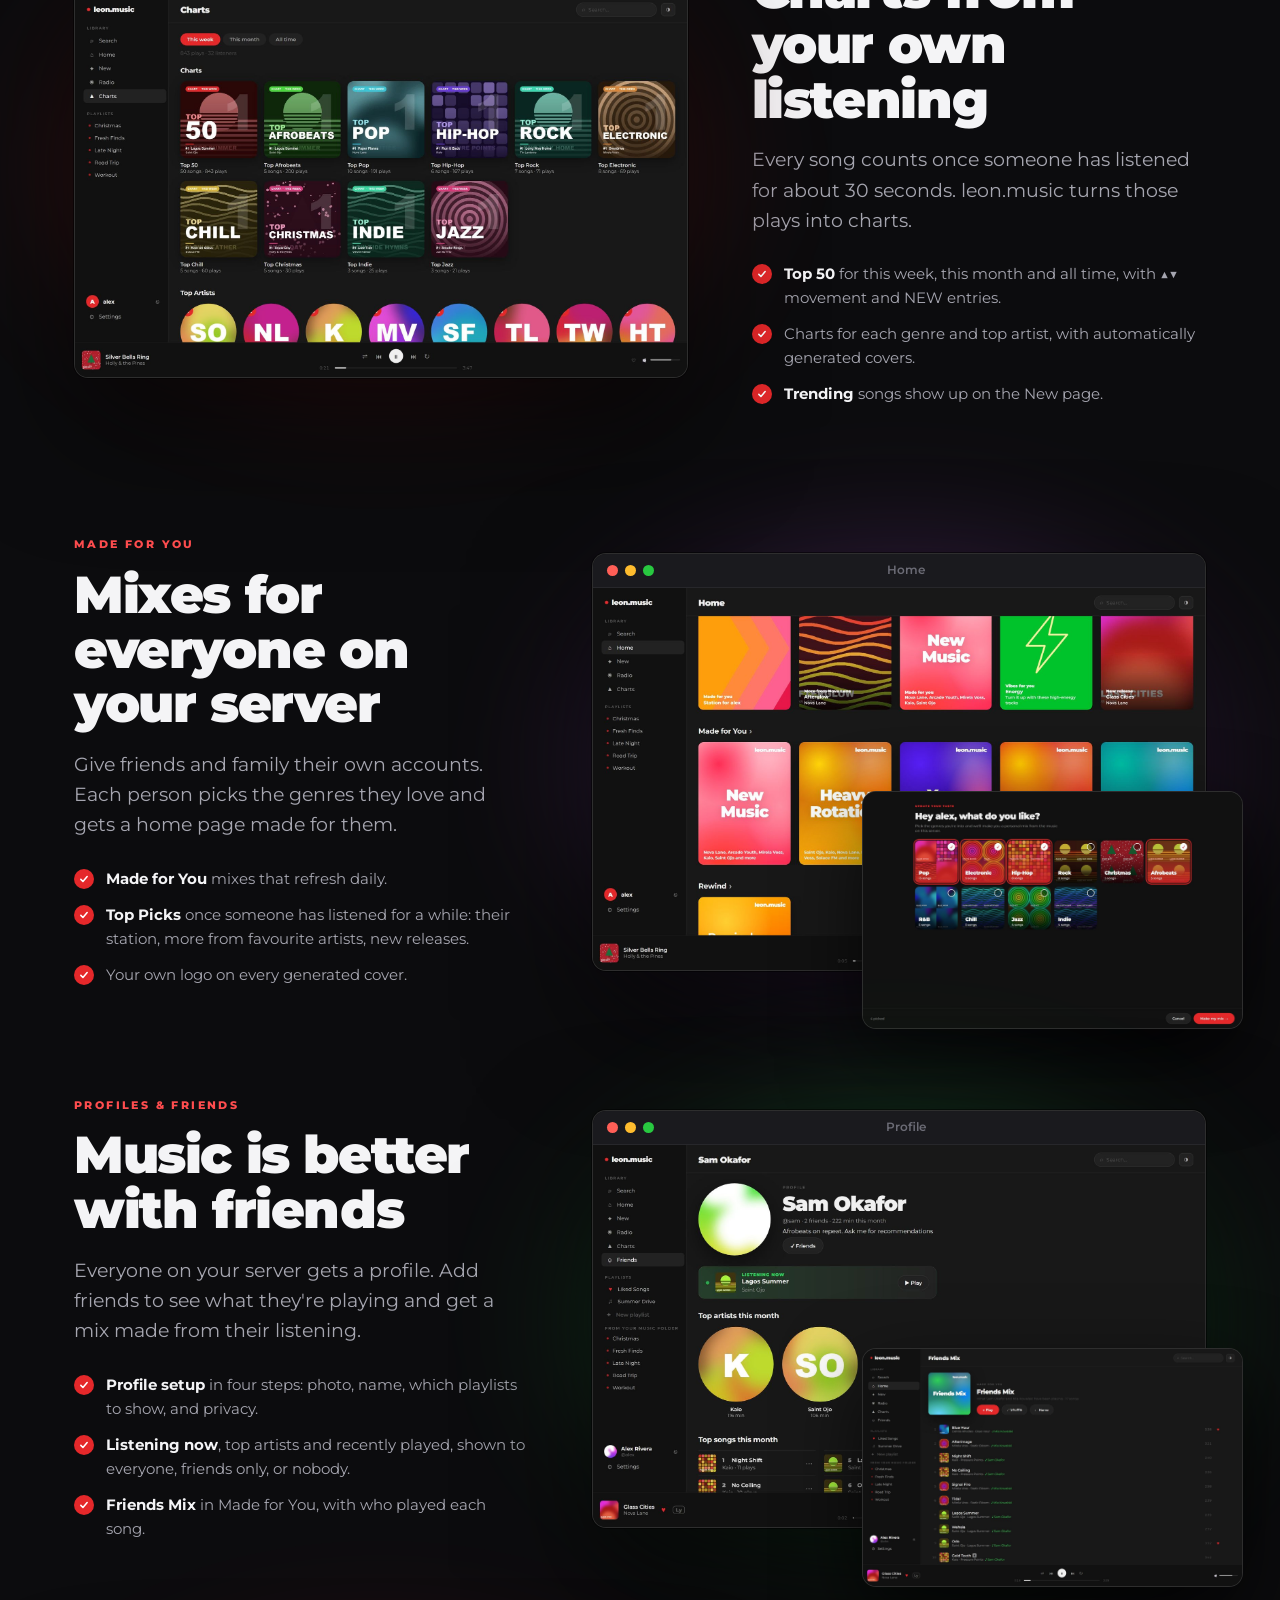
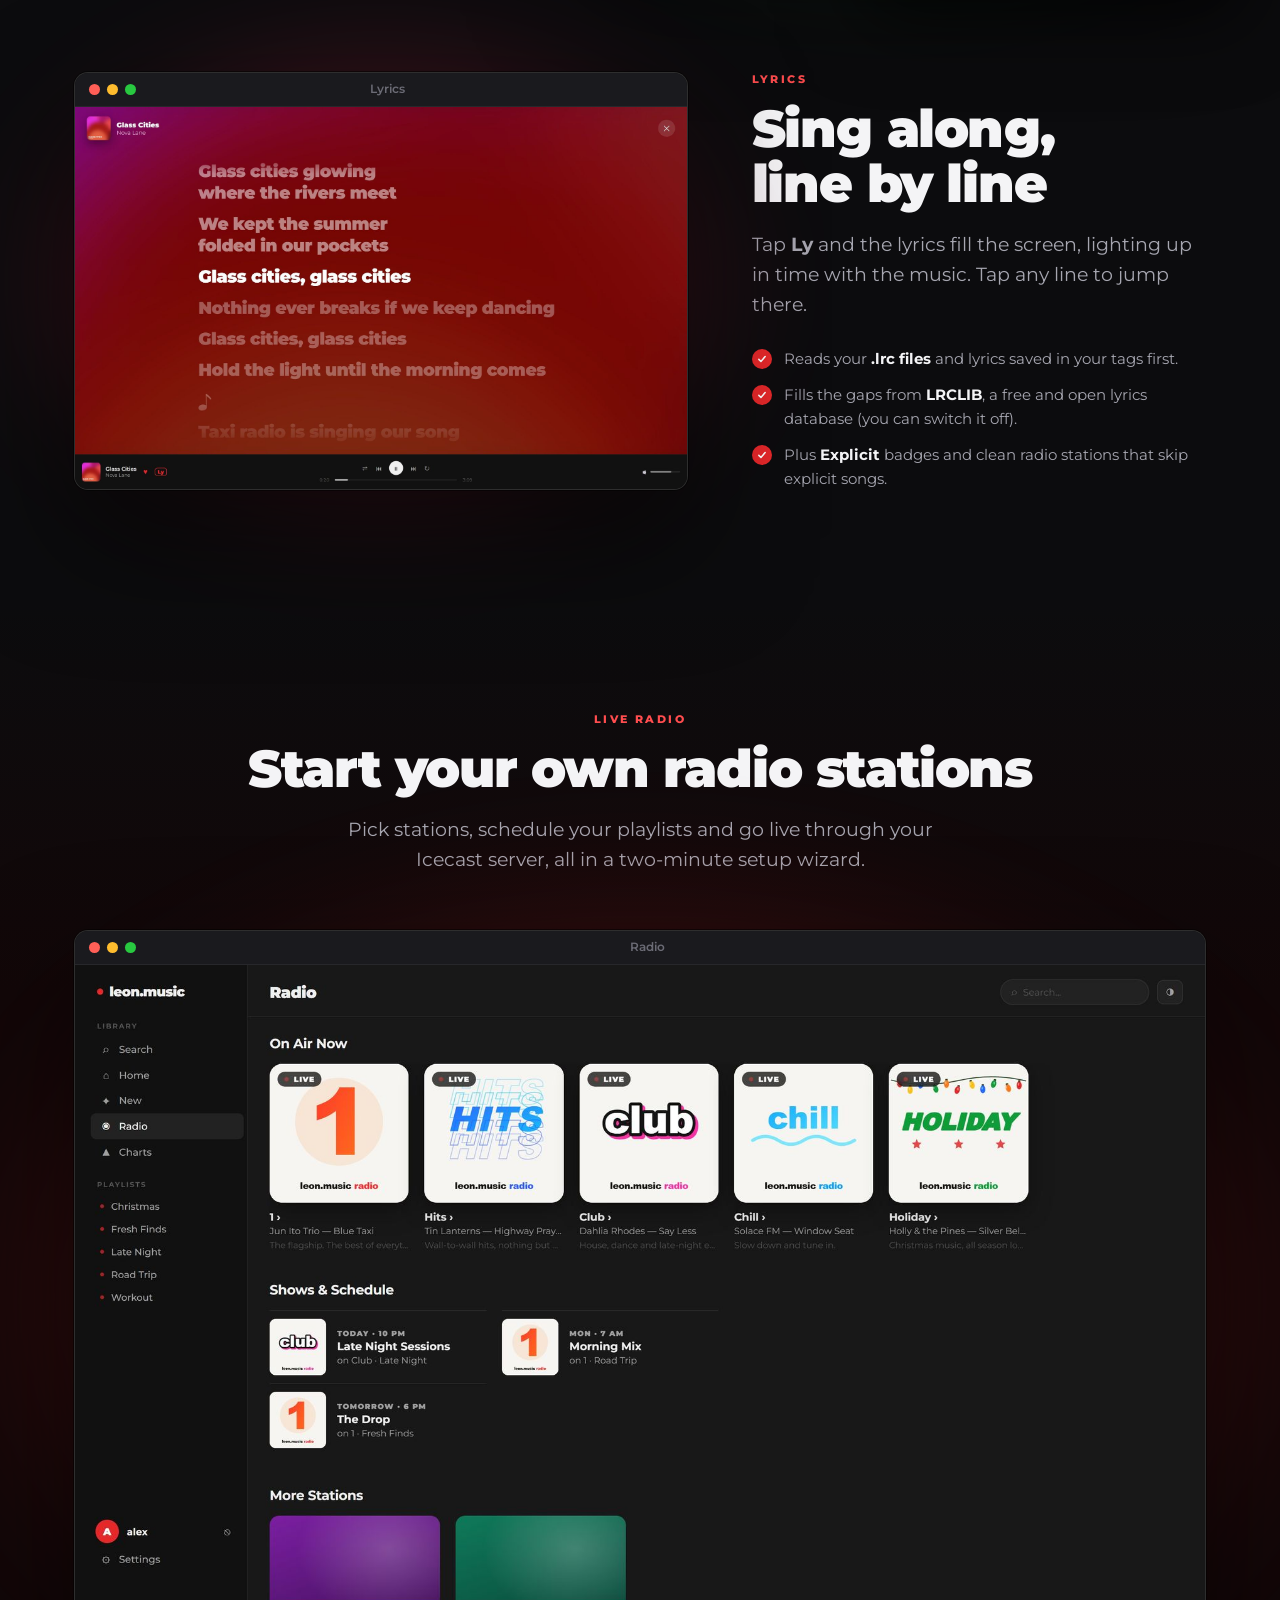
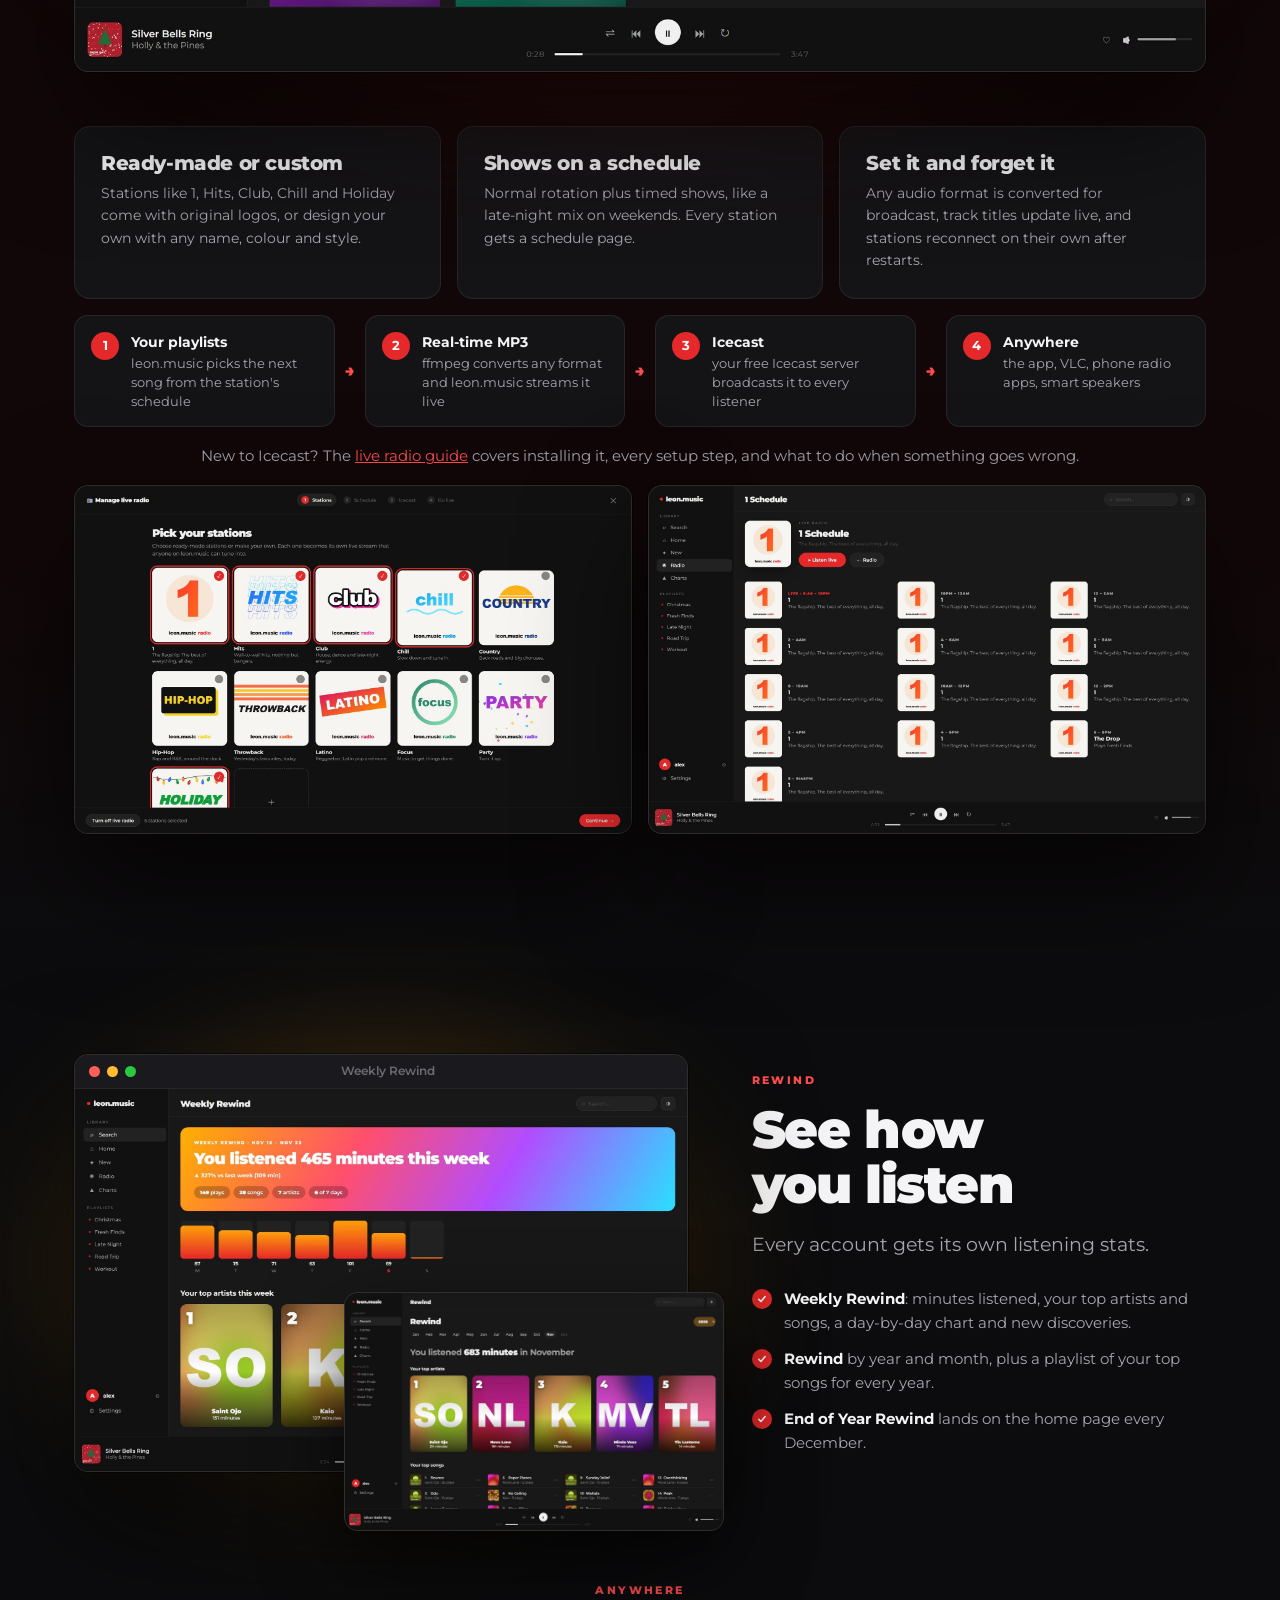
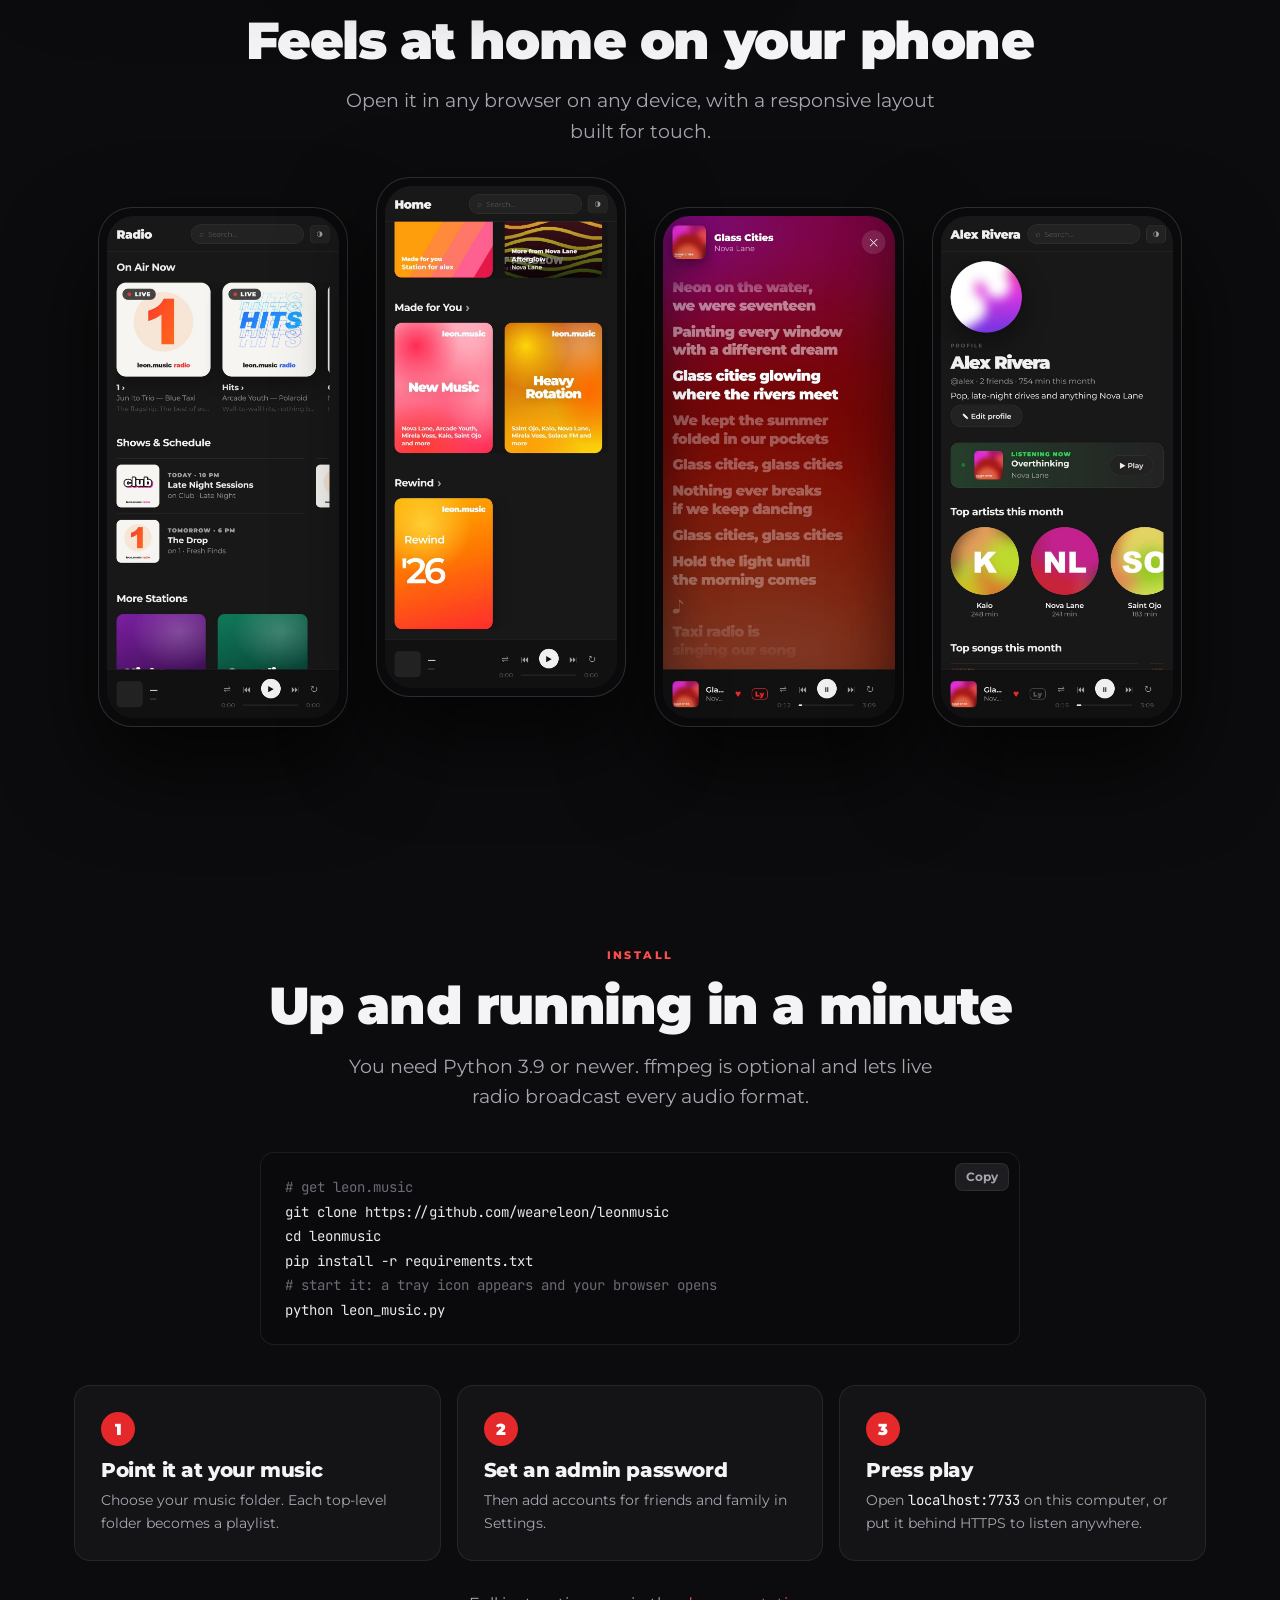
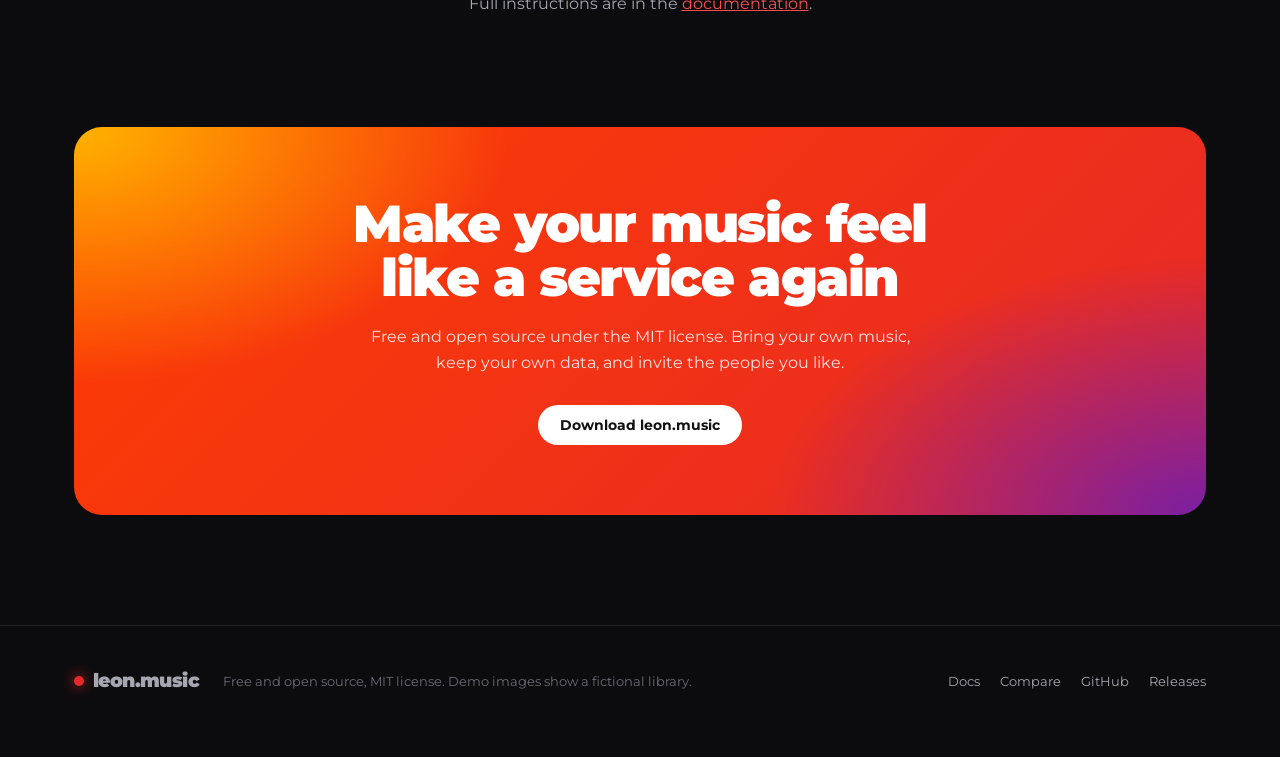
==== commit 0a7b39f7: "leon.music 2.4: Subsonic API, Last.fm and ListenBrainz scrobbling, Compare page Co-Authored-By: Clau" ====
--- a/docs/index.html
+++ b/docs/index.html
@@ -18,7 +18,7 @@
   <a class="brand" href="./"><i></i>leon.music</a>
   <nav class="nav-links" id="navLinks">
     <a href="#features">Features</a><a href="#social">Friends</a><a href="#radio">Live radio</a><a href="#rewind">Rewind</a>
-    <a href="#install">Install</a><a href="docs.html">Docs</a>
+    <a href="#install">Install</a><a href="compare.html">Compare</a><a href="docs.html">Docs</a>
   </nav>
   <a class="btn sm gh" href="https://github.com/weareleon/leonmusic">GitHub</a>
   <a class="btn sm pri" href="https://github.com/weareleon/leonmusic/releases/latest">Download</a>
@@ -27,7 +27,7 @@
 
 <main>
 <section class="hero center"><div class="wrap">
-  <a class="pill" href="https://github.com/weareleon/leonmusic/releases/latest"><b>v2.3</b>Email: password resets, digests &amp; alerts →</a>
+  <a class="pill" href="https://github.com/weareleon/leonmusic/releases/latest"><b>v2.4</b>Subsonic apps &amp; Last.fm scrobbling →</a>
   <h1>Your music. Your server. <em>Your radio.</em></h1>
   <p class="lead">leon.music turns a folder of songs into your own streaming service, with search, charts, personal mixes, synced lyrics, friends, Rewind and live radio stations. It runs on your computer: no cloud, no subscription, no tracking.</p>
   <div class="cta">
@@ -228,7 +228,7 @@
 <footer><div class="wrap">
   <a class="brand" href="./"><i></i>leon.music</a>
   <span>Free and open source, MIT license. Demo images show a fictional library.</span>
-  <nav><a href="docs.html">Docs</a><a href="https://github.com/weareleon/leonmusic">GitHub</a><a href="https://github.com/weareleon/leonmusic/releases">Releases</a></nav>
+  <nav><a href="docs.html">Docs</a><a href="compare.html">Compare</a><a href="https://github.com/weareleon/leonmusic">GitHub</a><a href="https://github.com/weareleon/leonmusic/releases">Releases</a></nav>
 </div></footer>
 
 <div class="lb" id="lb" role="dialog" aria-modal="true" aria-label="Screenshot"><img alt=""></div>
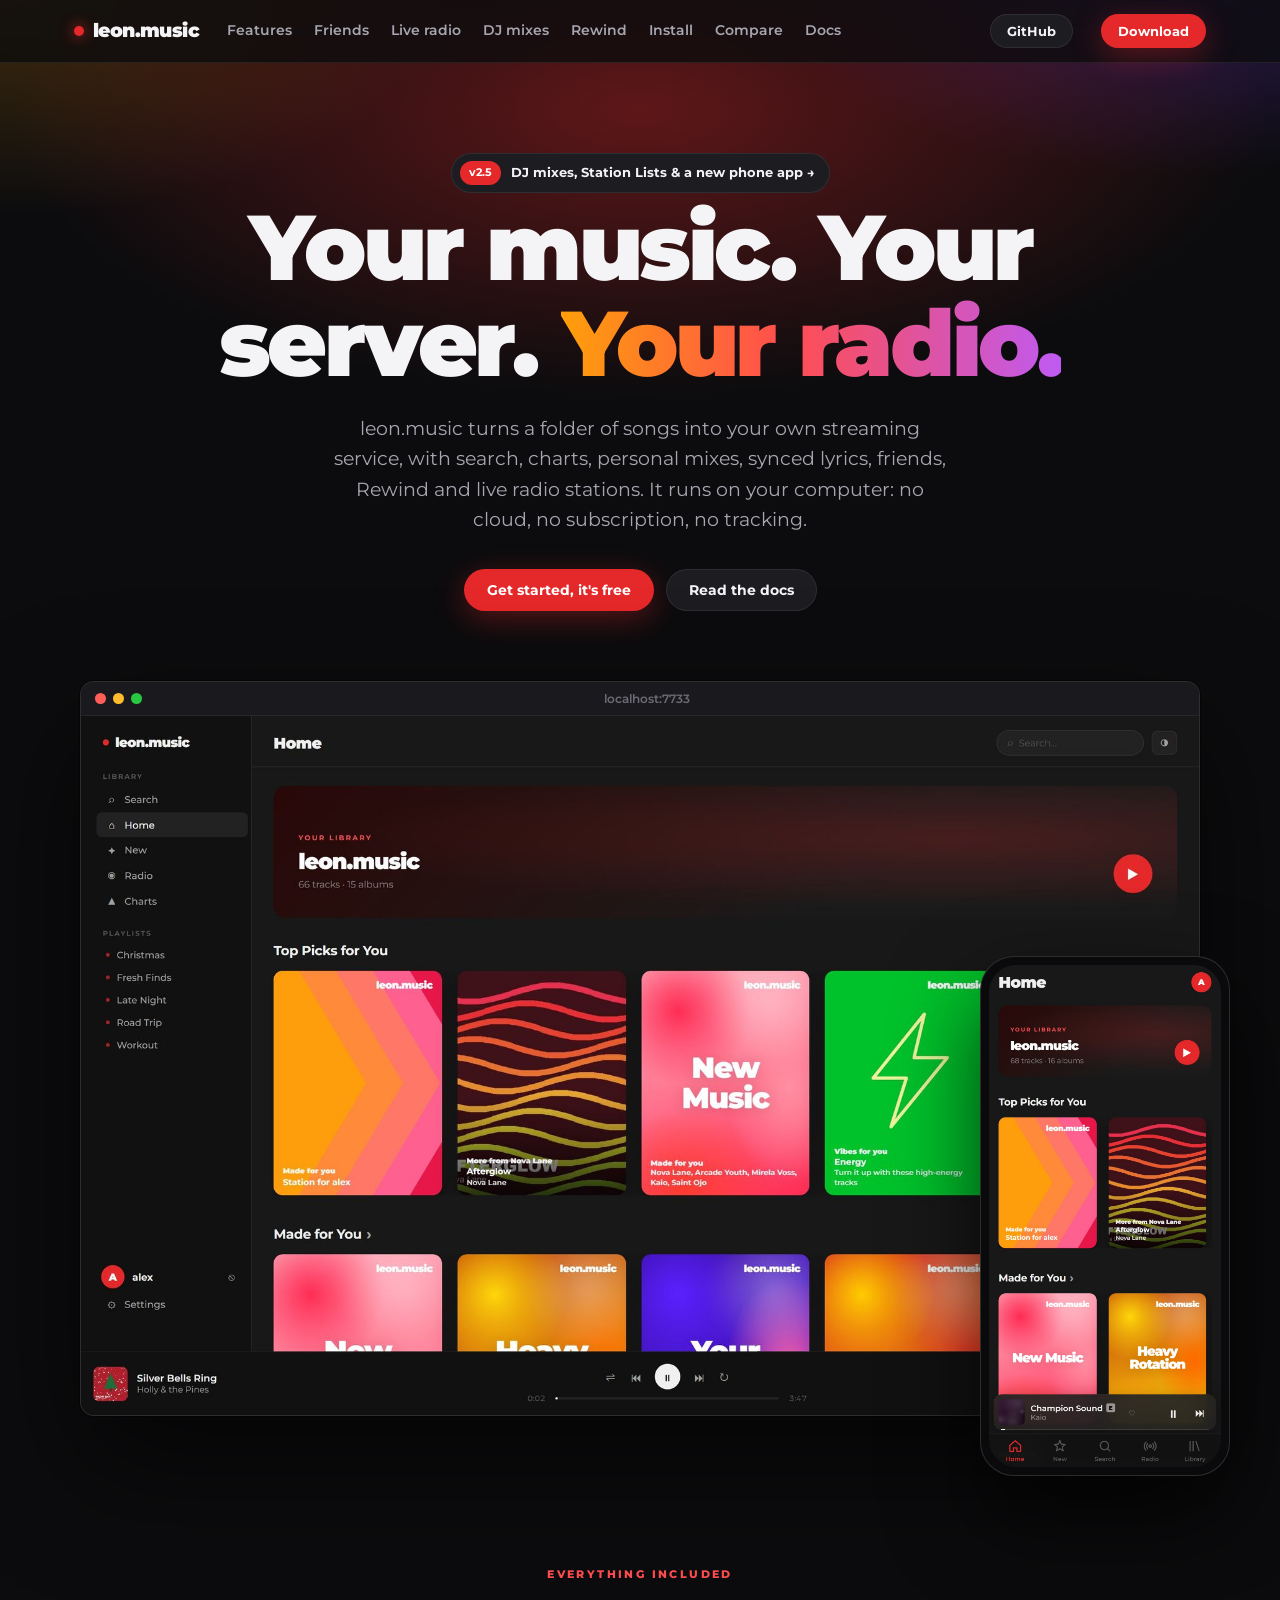
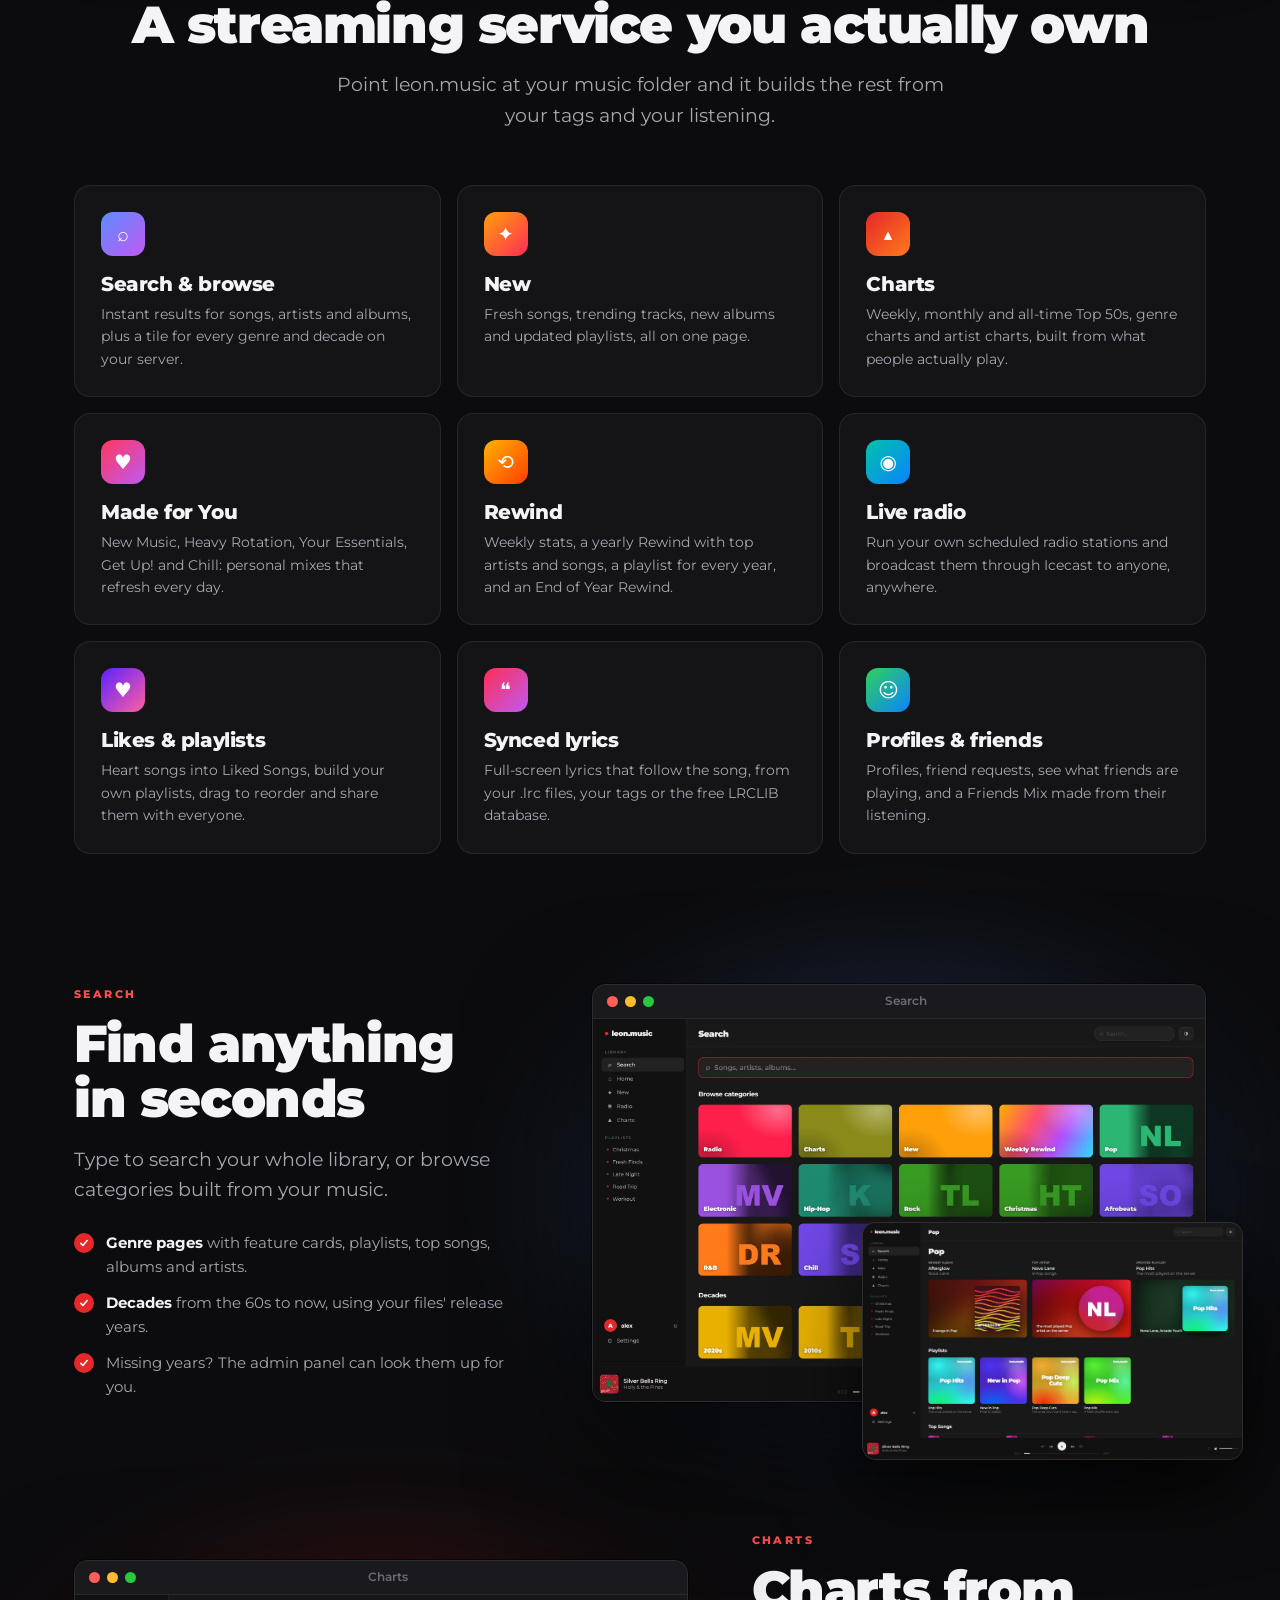
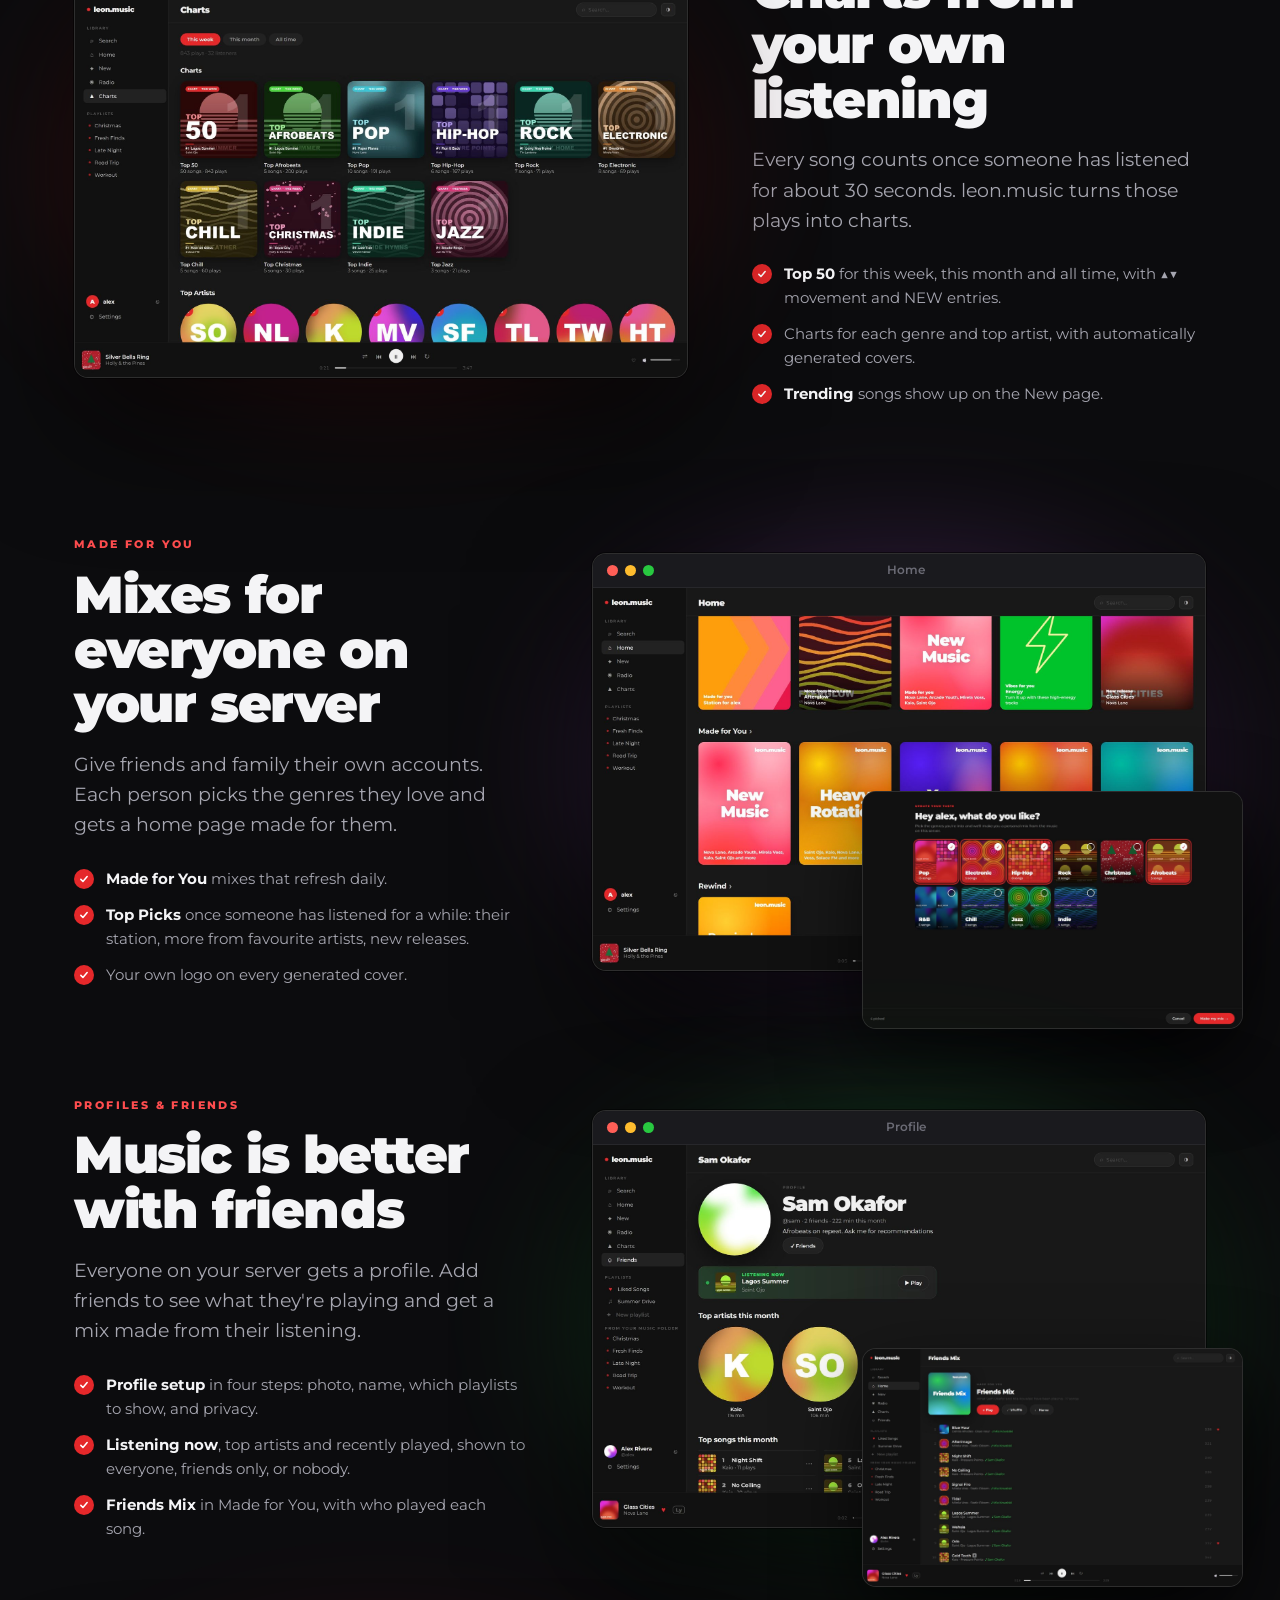
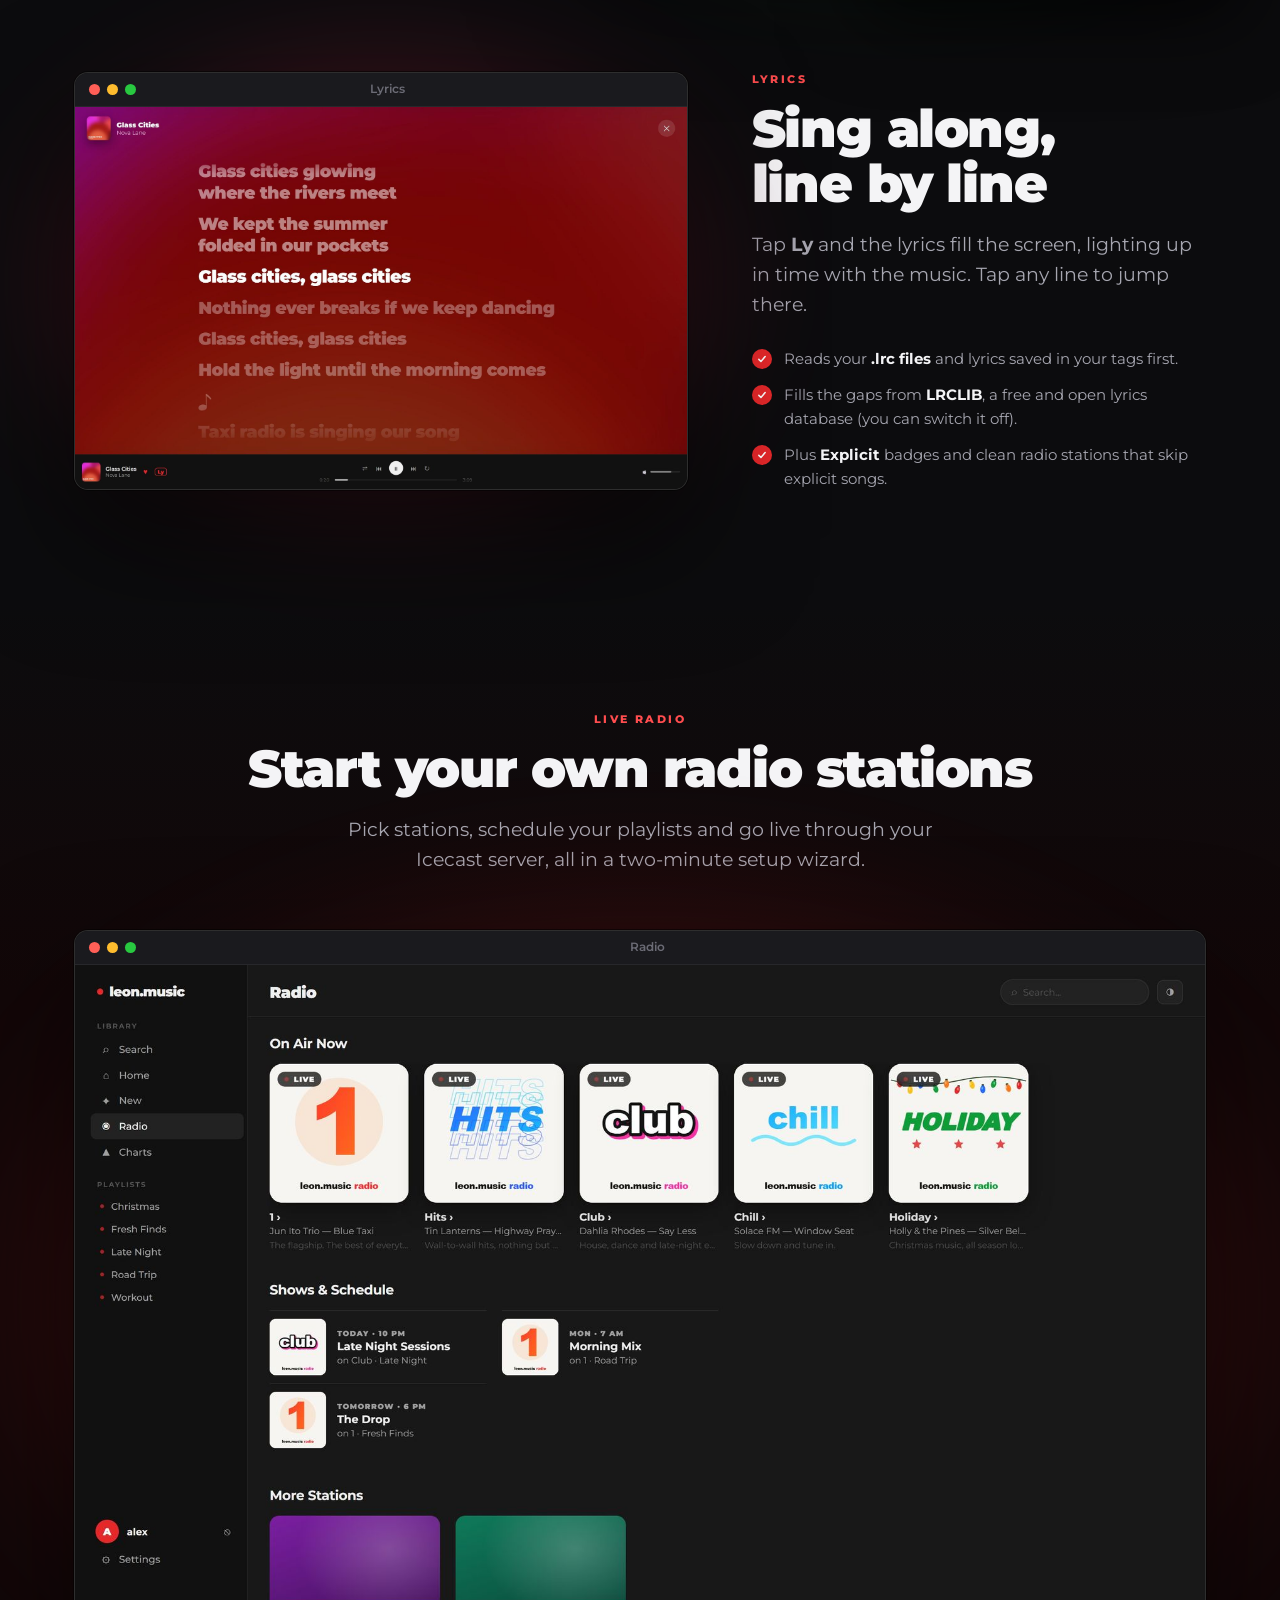
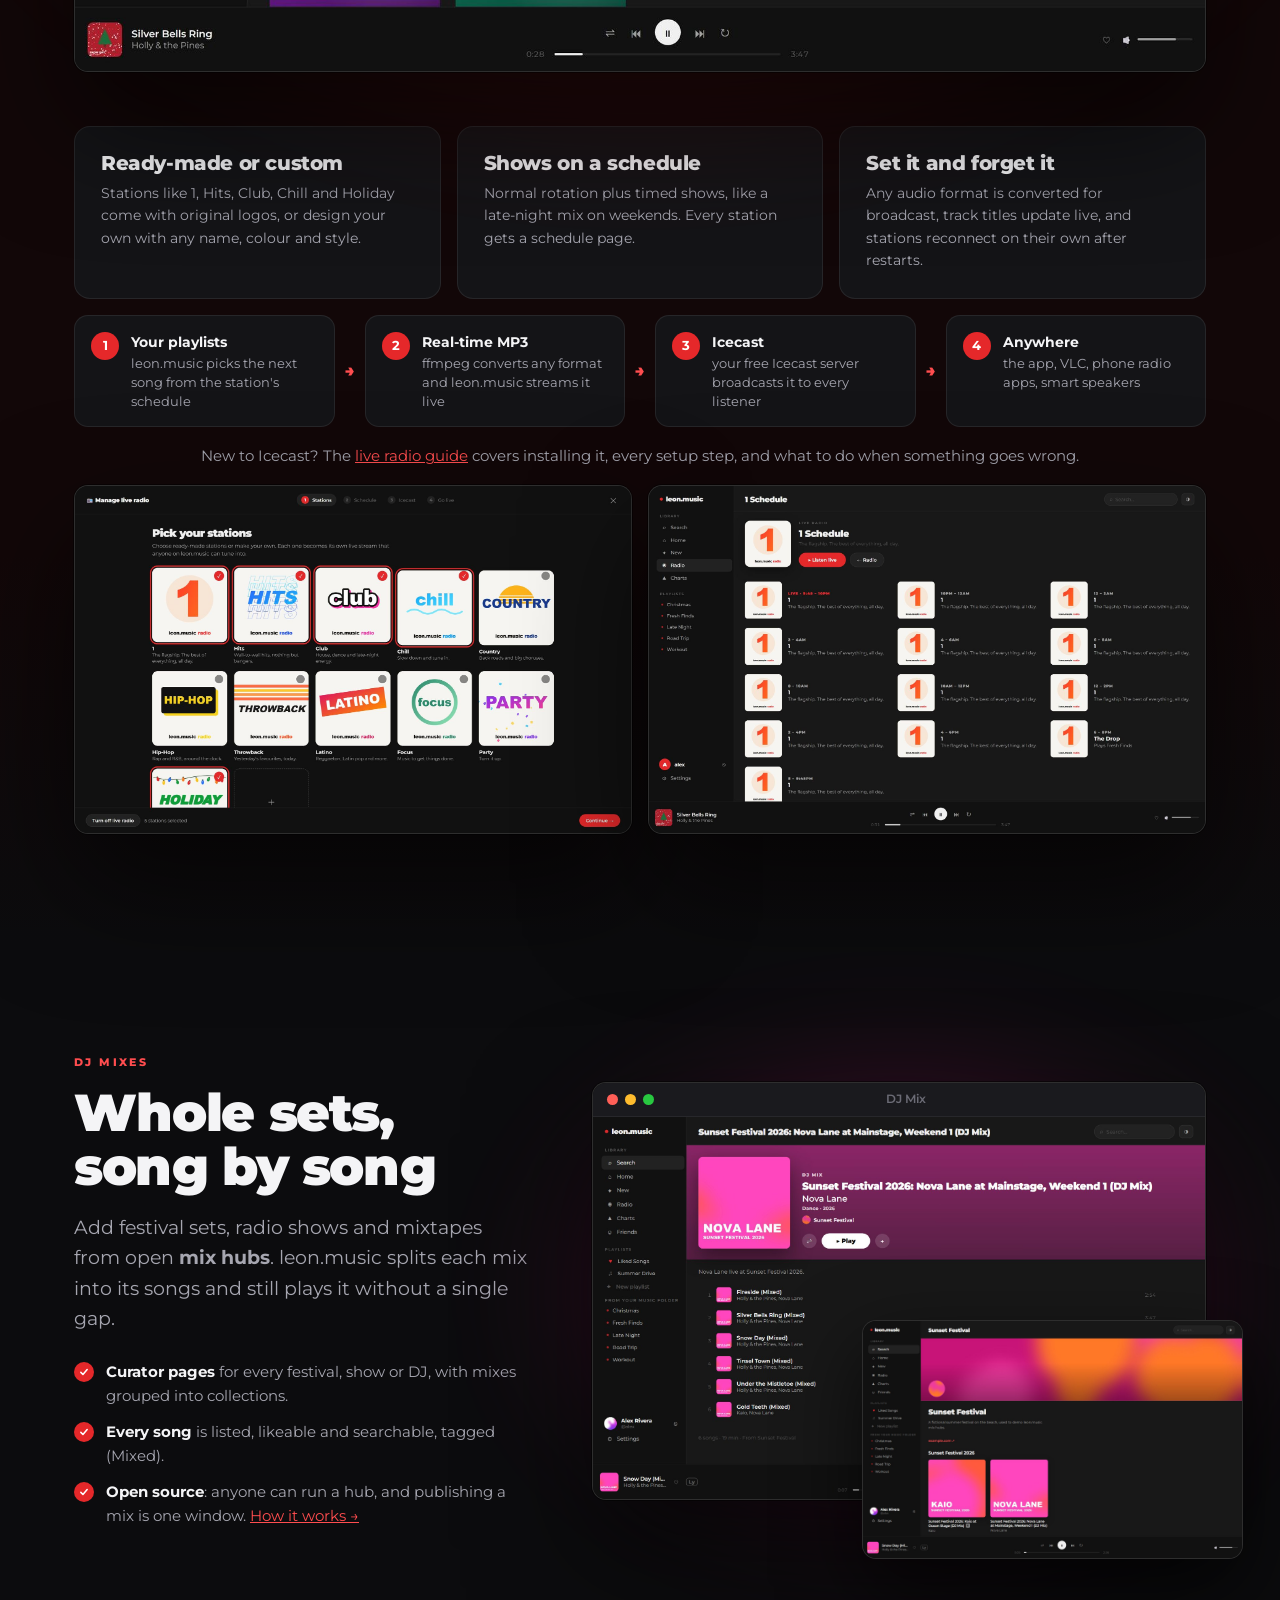
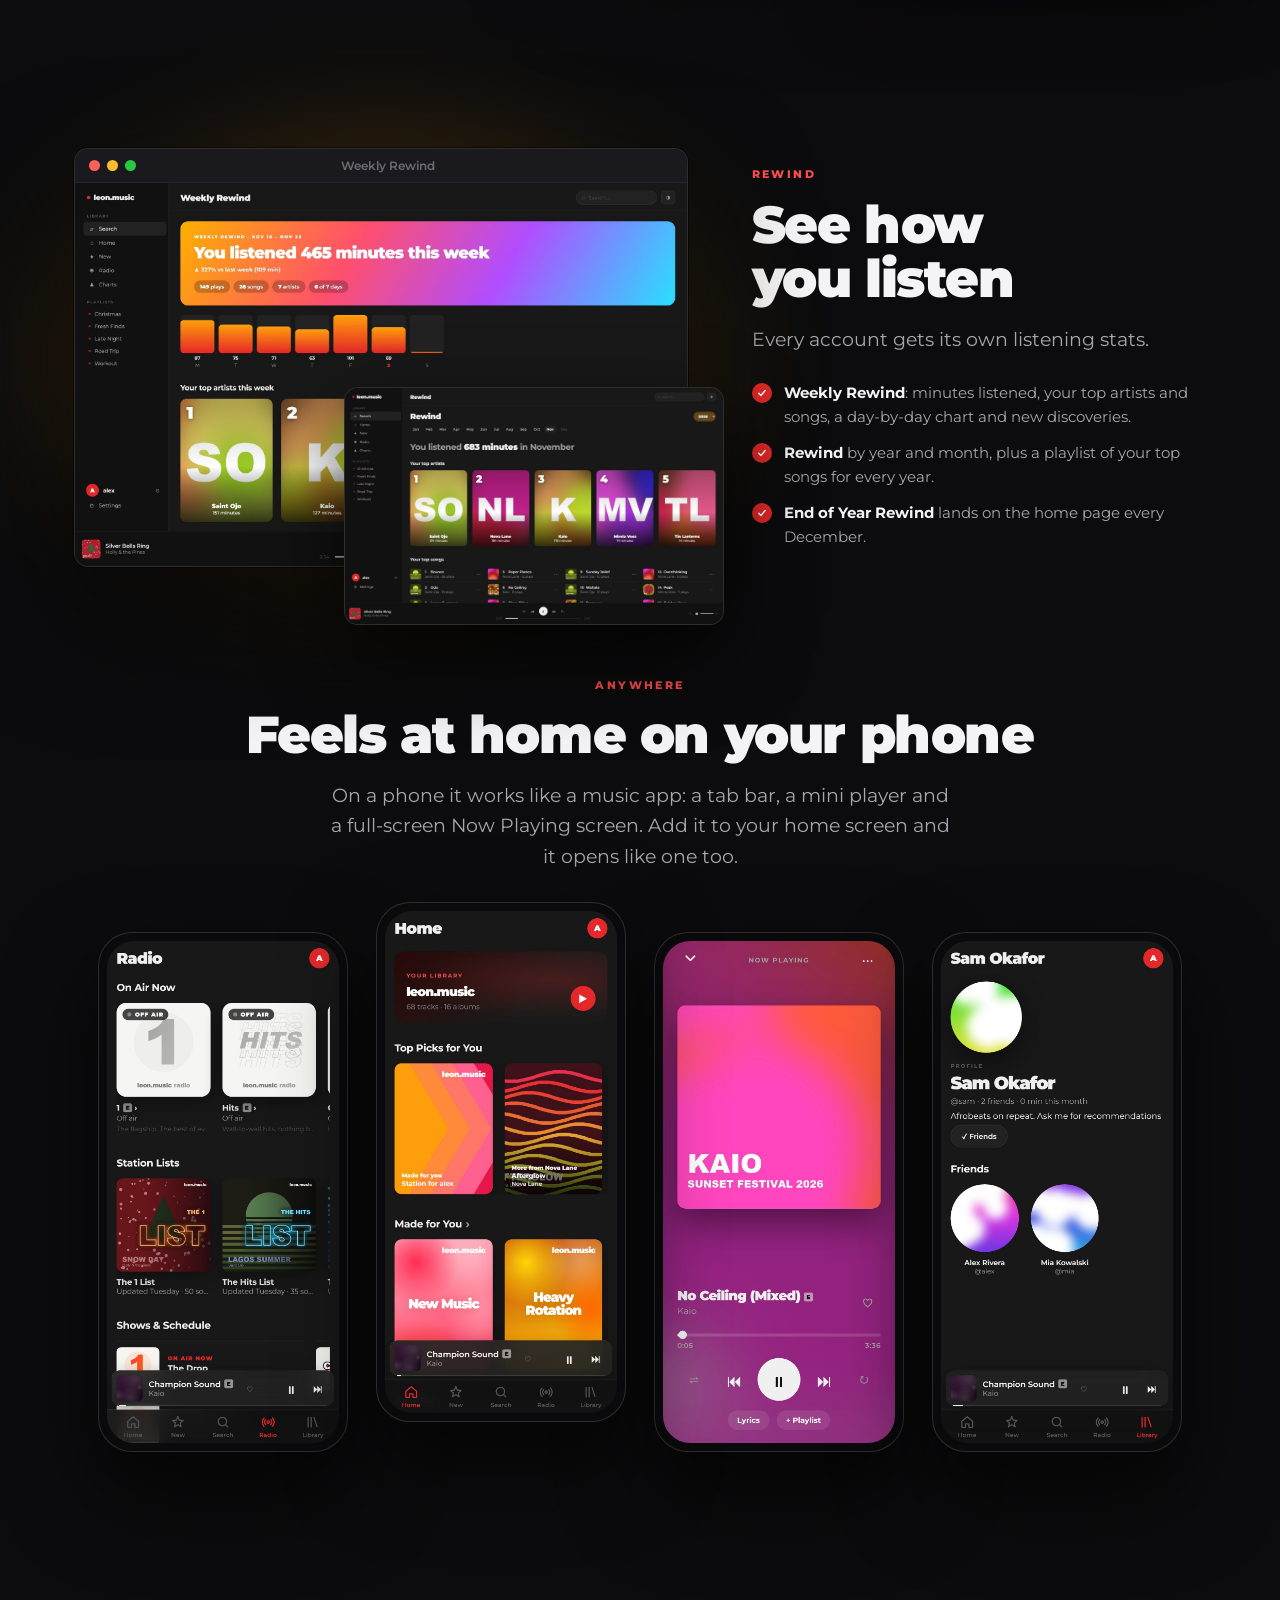
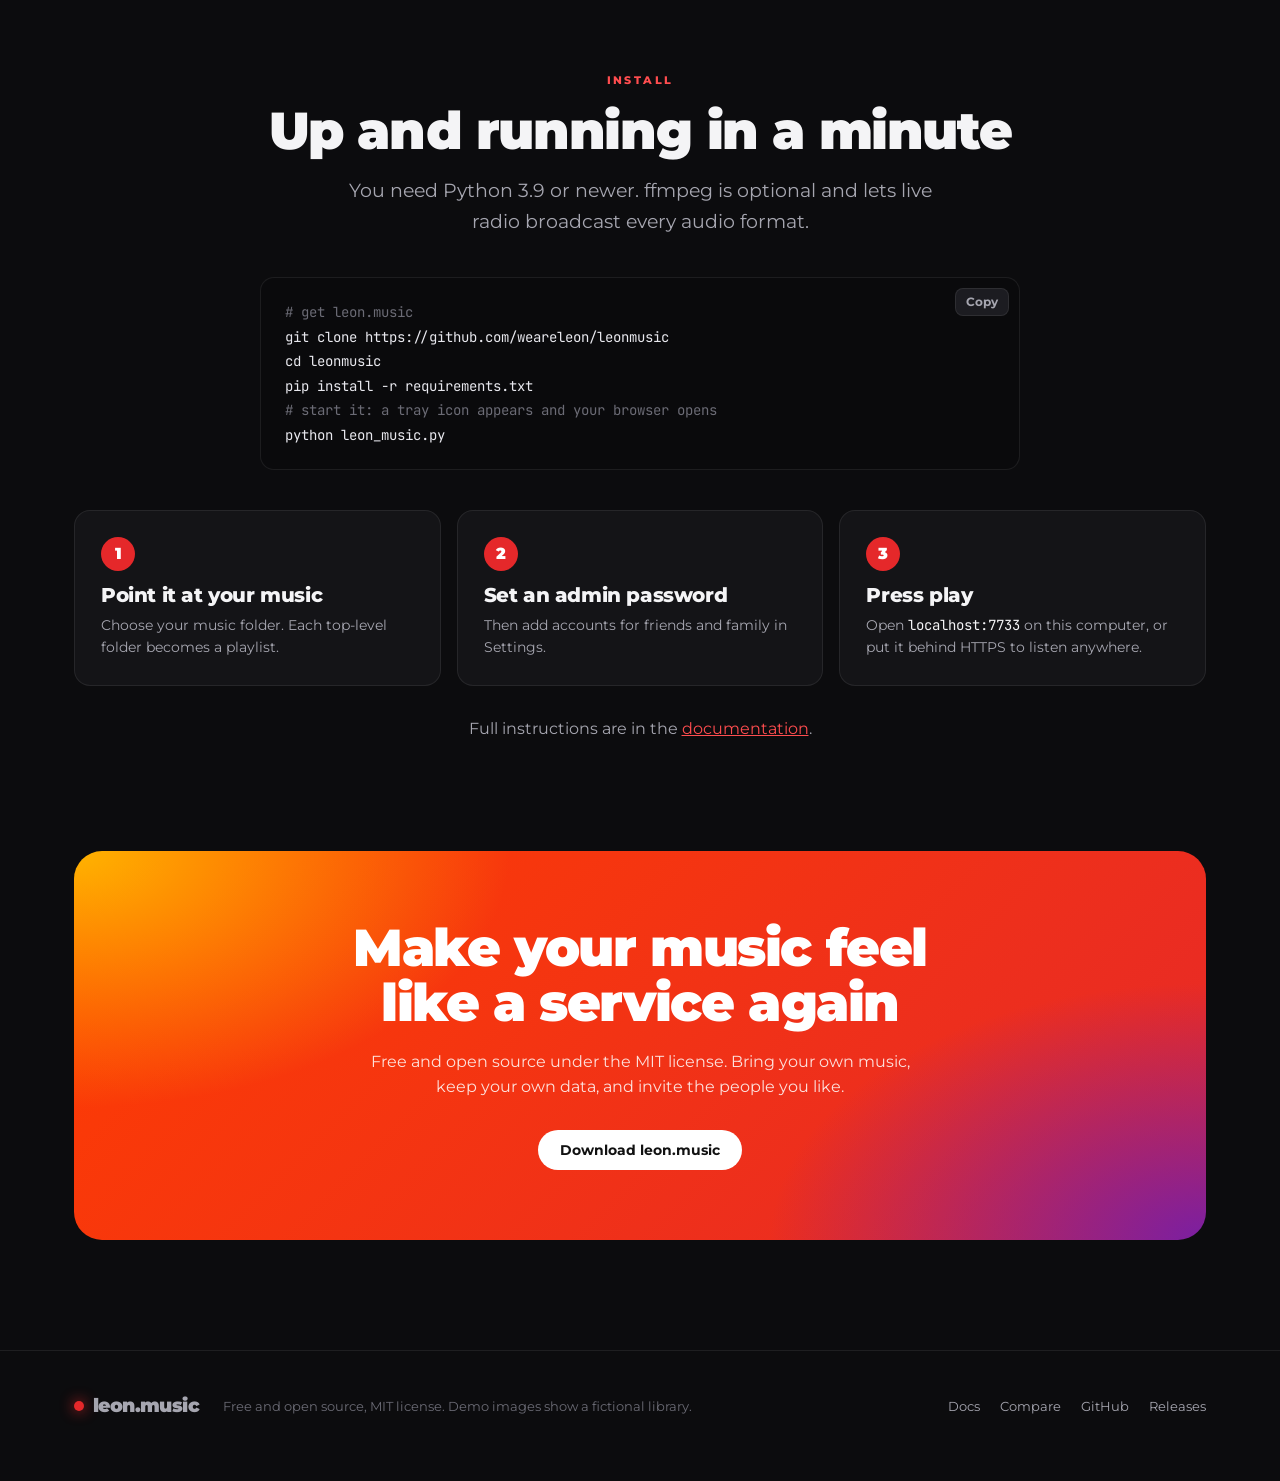
==== commit bae7de9b: "leon.music 2.5: DJ mixes, Station Lists, phone app layout, duplicate prevention Co-Authored-By: Clau" ====
--- a/docs/index.html
+++ b/docs/index.html
@@ -17,7 +17,7 @@
 <header class="nav"><div class="nav-in">
   <a class="brand" href="./"><i></i>leon.music</a>
   <nav class="nav-links" id="navLinks">
-    <a href="#features">Features</a><a href="#social">Friends</a><a href="#radio">Live radio</a><a href="#rewind">Rewind</a>
+    <a href="#features">Features</a><a href="#social">Friends</a><a href="#radio">Live radio</a><a href="#mixes">DJ mixes</a><a href="#rewind">Rewind</a>
     <a href="#install">Install</a><a href="compare.html">Compare</a><a href="docs.html">Docs</a>
   </nav>
   <a class="btn sm gh" href="https://github.com/weareleon/leonmusic">GitHub</a>
@@ -27,7 +27,7 @@
 
 <main>
 <section class="hero center"><div class="wrap">
-  <a class="pill" href="https://github.com/weareleon/leonmusic/releases/latest"><b>v2.4</b>Subsonic apps &amp; Last.fm scrobbling →</a>
+  <a class="pill" href="https://github.com/weareleon/leonmusic/releases/latest"><b>v2.5</b>DJ mixes, Station Lists &amp; a new phone app →</a>
   <h1>Your music. Your server. <em>Your radio.</em></h1>
   <p class="lead">leon.music turns a folder of songs into your own streaming service, with search, charts, personal mixes, synced lyrics, friends, Rewind and live radio stations. It runs on your computer: no cloud, no subscription, no tracking.</p>
   <div class="cta">
@@ -166,6 +166,25 @@
   </div>
 </div></section>
 
+<section id="mixes"><div class="wrap">
+  <div class="show">
+    <div class="txt">
+      <div class="eyebrow">DJ mixes</div>
+      <h2>Whole sets, song by song</h2>
+      <p class="lead">Add festival sets, radio shows and mixtapes from open <b>mix hubs</b>. leon.music splits each mix into its songs and still plays it without a single gap.</p>
+      <ul>
+        <li><span><b>Curator pages</b> for every festival, show or DJ, with mixes grouped into collections.</span></li>
+        <li><span><b>Every song</b> is listed, likeable and searchable, tagged (Mixed).</span></li>
+        <li><span><b>Open source</b>: anyone can run a hub, and publishing a mix is one window. <a href="docs.html#mixes" style="color:var(--accent2)">How it works →</a></span></li>
+      </ul>
+    </div>
+    <div class="stack glow" style="--g:#d0157f">
+      <div class="window"><div class="bar"><span></span><span></span><span></span><em>DJ Mix</em></div><img class="zoomable" src="assets/dj-mix.jpg" alt="A DJ mix page" loading="lazy"></div>
+      <div class="window"><img class="zoomable" src="assets/curator.jpg" alt="A curator page" loading="lazy"></div>
+    </div>
+  </div>
+</div></section>
+
 <section id="rewind"><div class="wrap">
   <div class="show flip">
     <div class="txt">
@@ -188,11 +207,11 @@
 <section style="padding-top:0"><div class="wrap center">
   <div class="eyebrow">Anywhere</div>
   <h2>Feels at home on your phone</h2>
-  <p class="lead">Open it in any browser on any device, with a responsive layout built for touch.</p>
+  <p class="lead">On a phone it works like a music app: a tab bar, a mini player and a full-screen Now Playing screen. Add it to your home screen and it opens like one too.</p>
   <div class="phones">
     <div class="phone"><img class="zoomable" src="assets/m-radio.jpg" alt="Radio on a phone" loading="lazy"></div>
     <div class="phone"><img class="zoomable" src="assets/m-home.jpg" alt="Home on a phone" loading="lazy"></div>
-    <div class="phone"><img class="zoomable" src="assets/m-lyrics.jpg" alt="Lyrics on a phone" loading="lazy"></div>
+    <div class="phone"><img class="zoomable" src="assets/m-nowplaying.jpg" alt="Now Playing on a phone" loading="lazy"></div>
     <div class="phone"><img class="zoomable" src="assets/m-profile.jpg" alt="A profile on a phone" loading="lazy"></div>
   </div>
 </div></section>
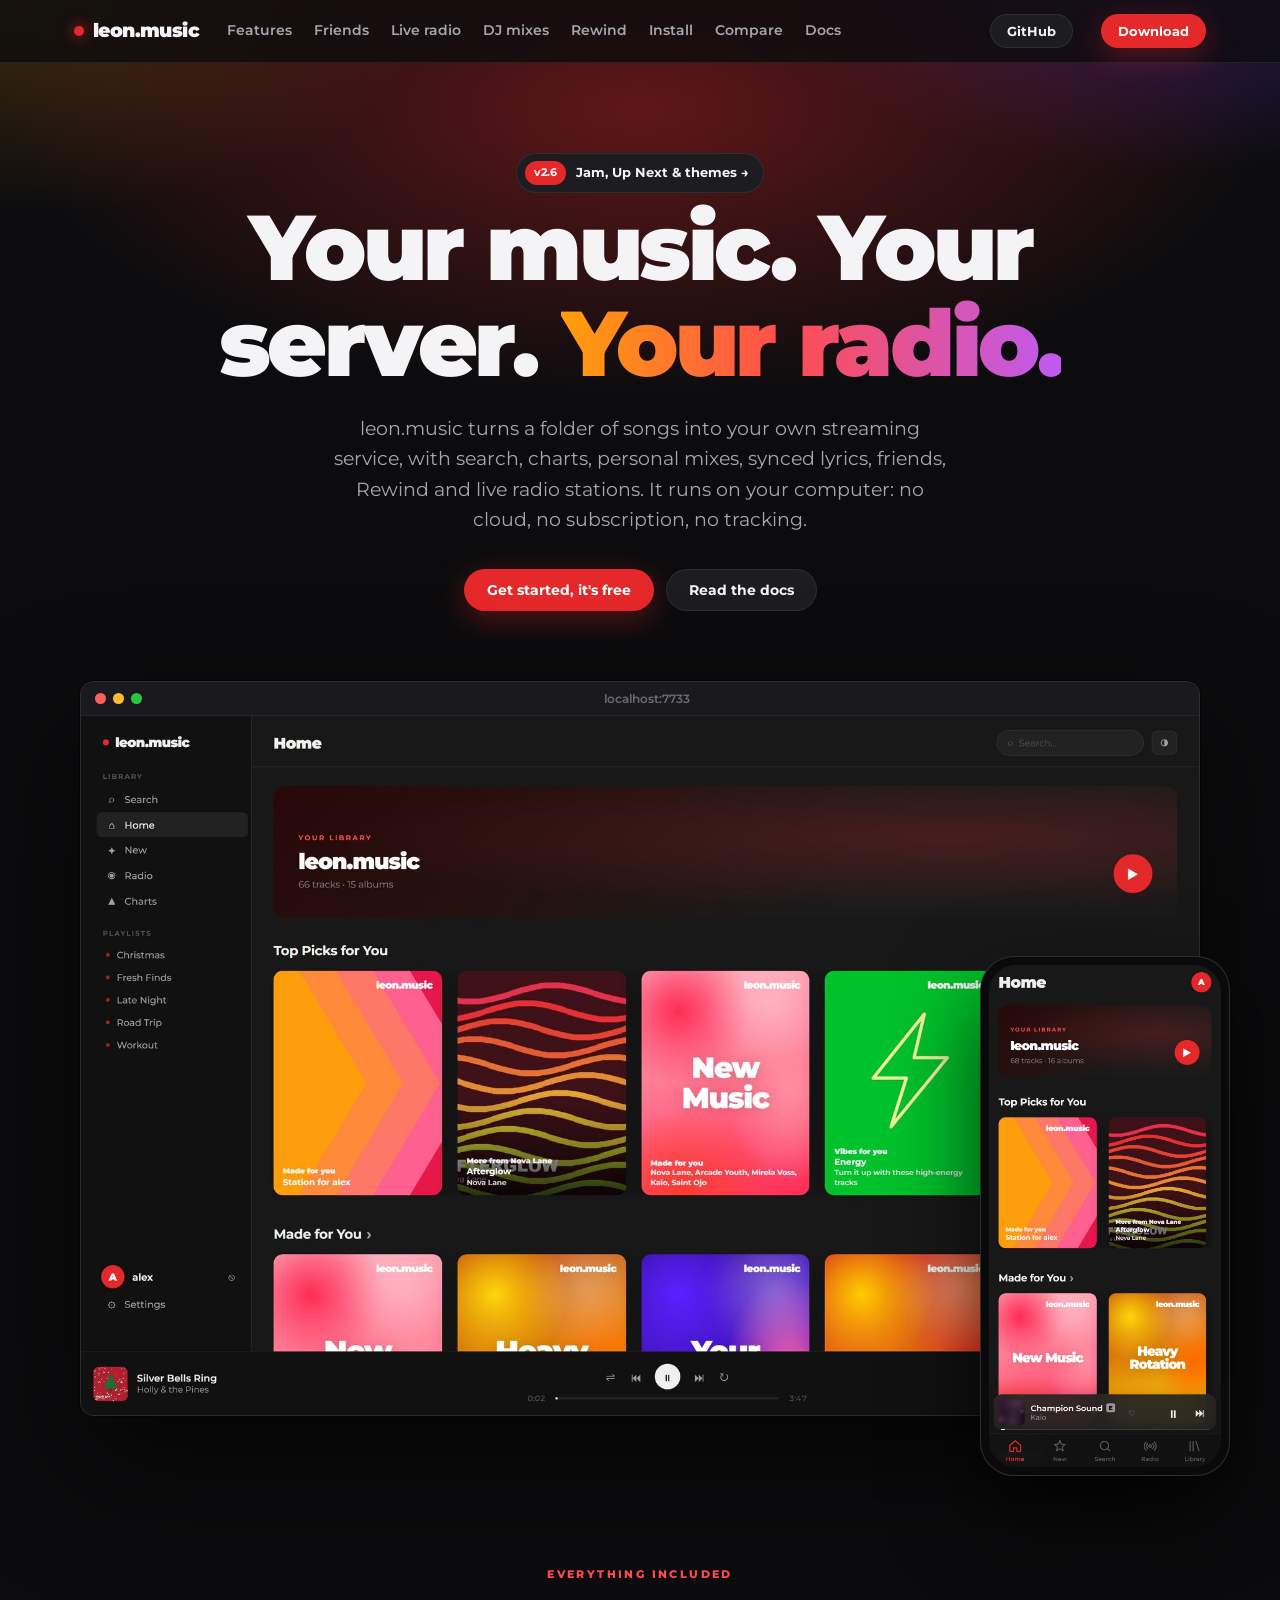
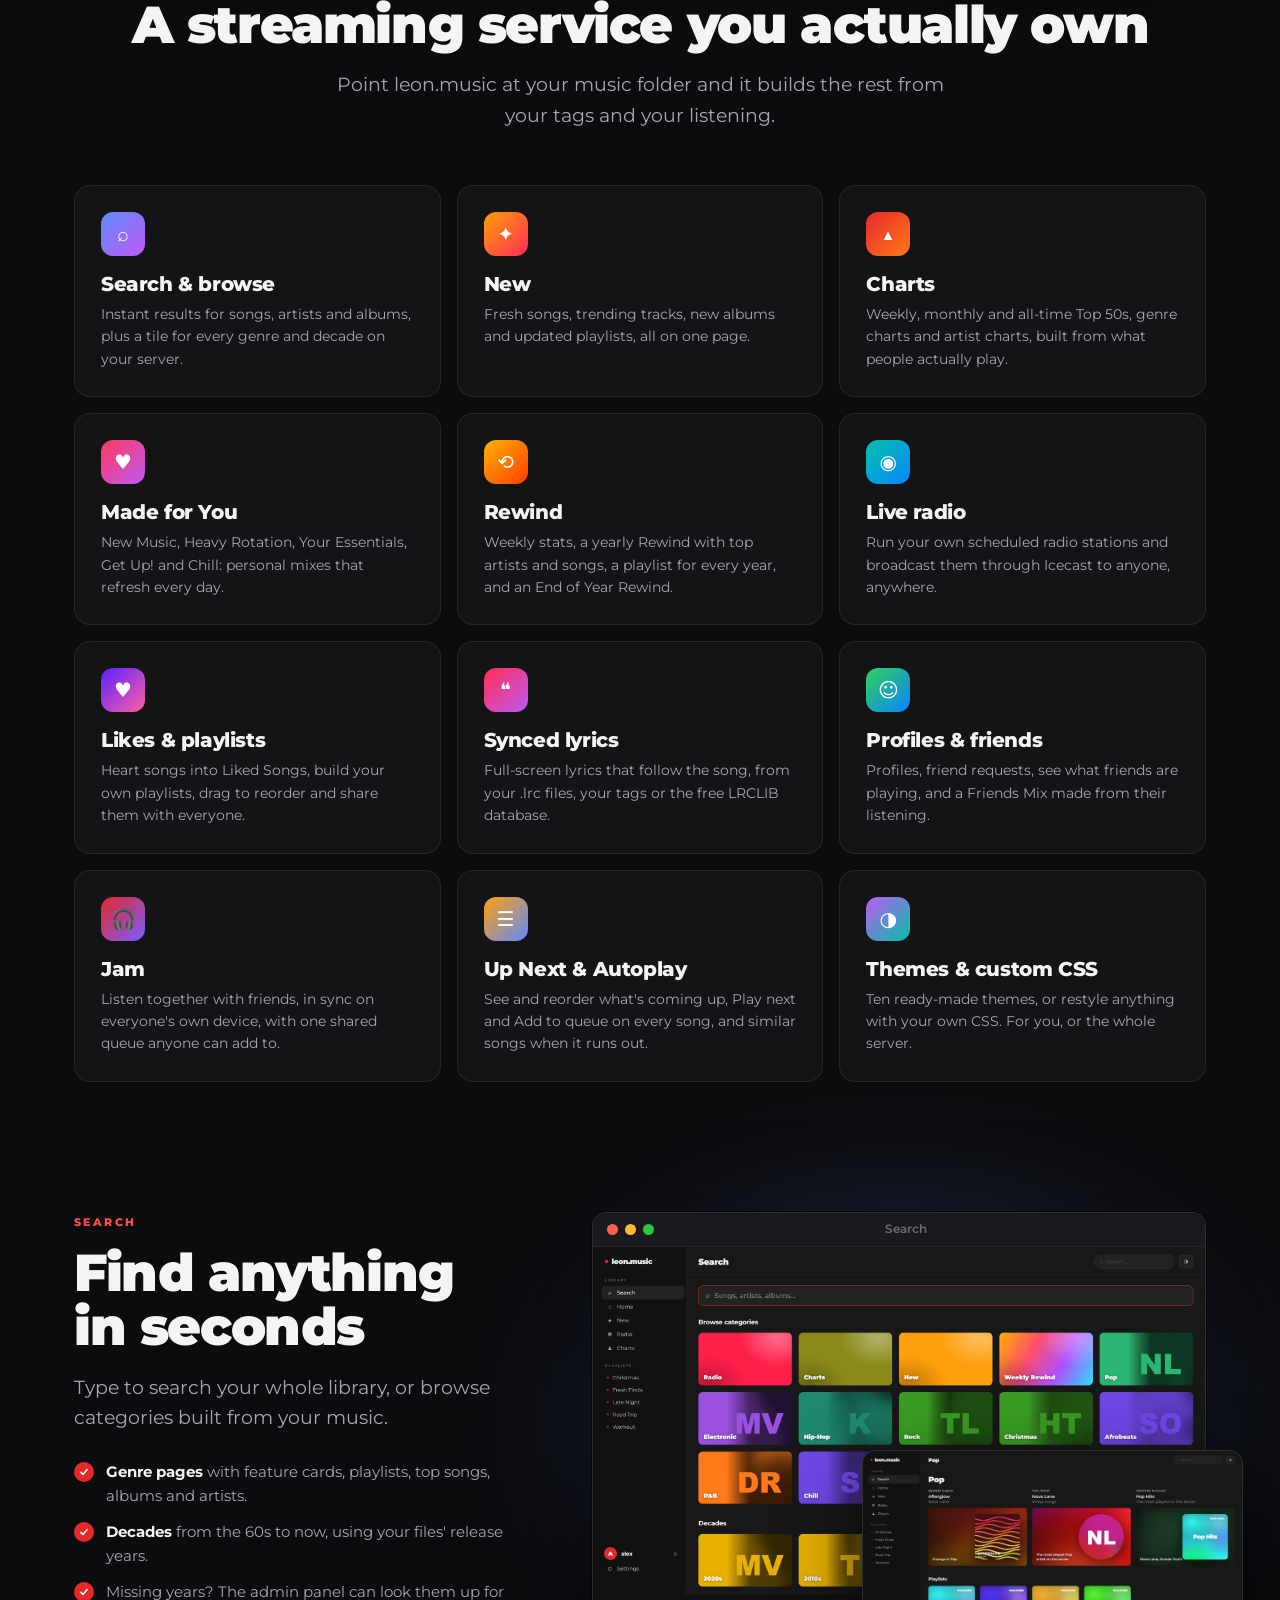
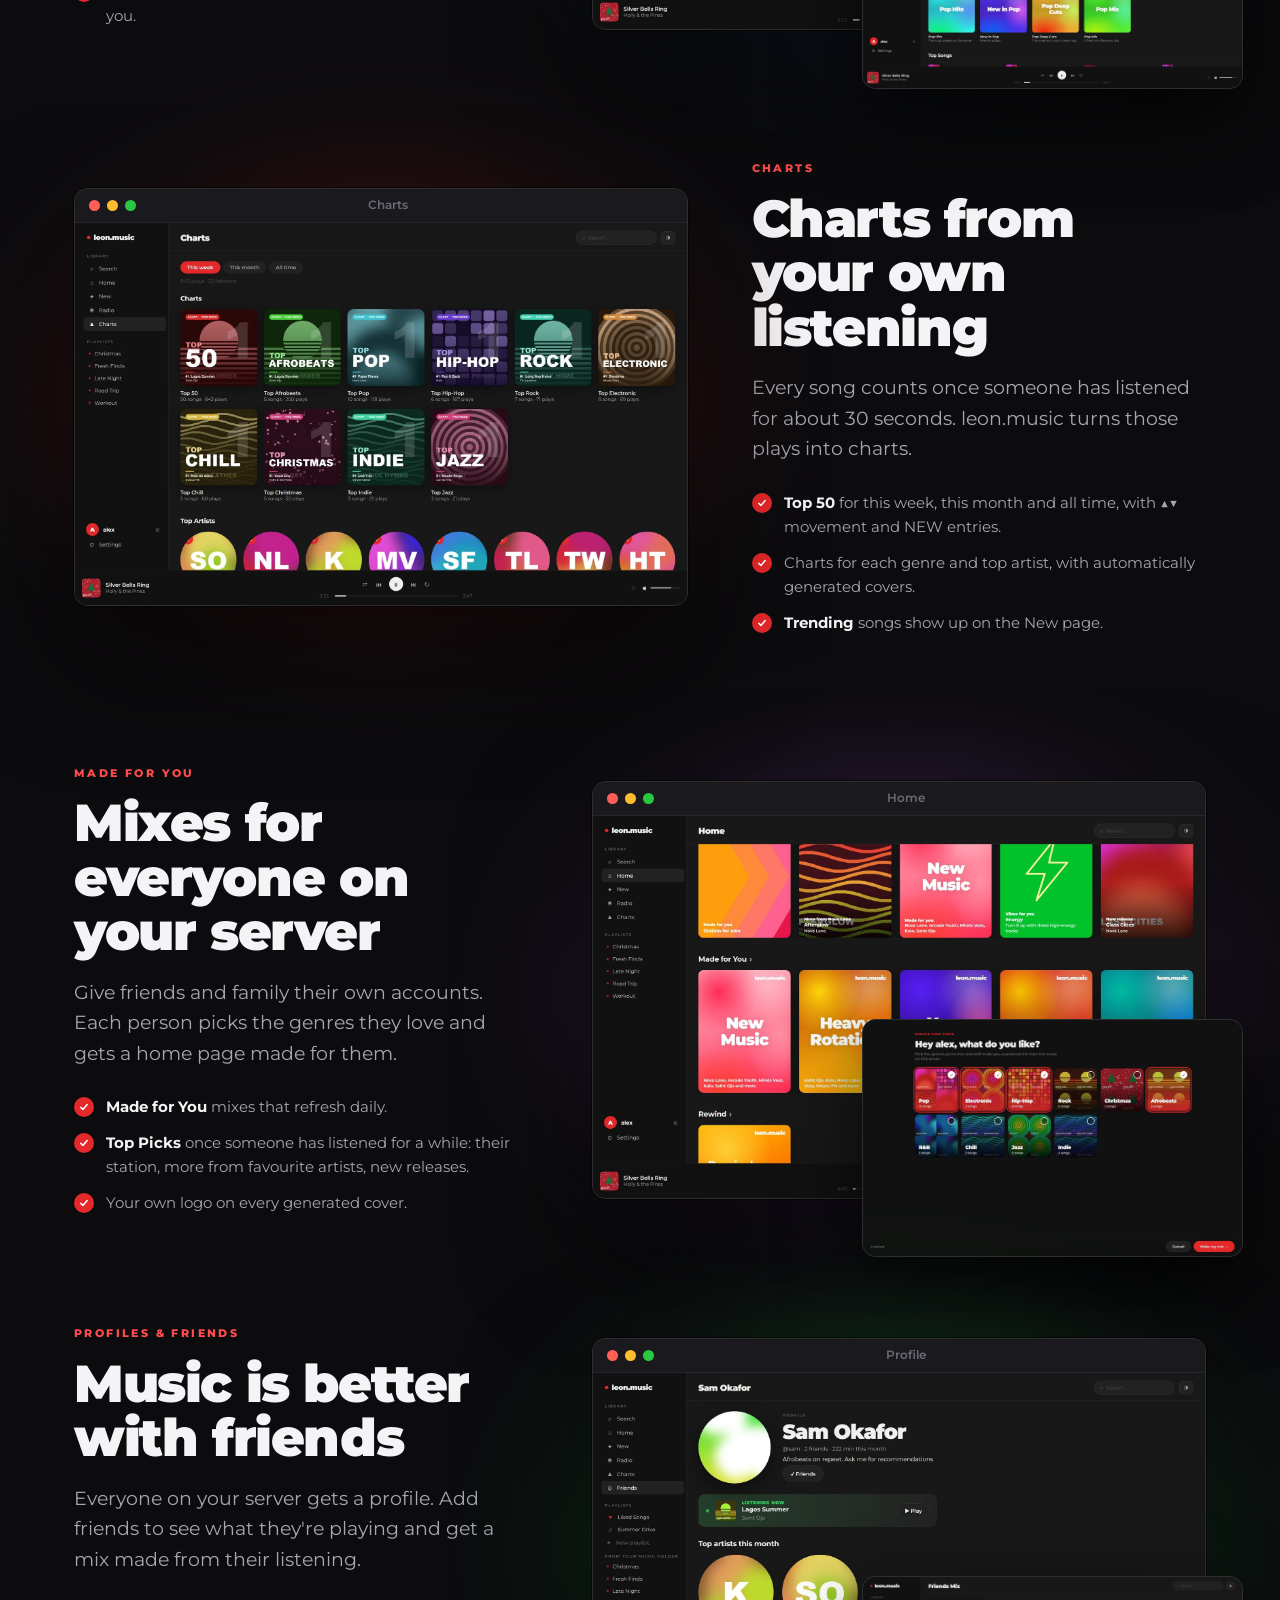
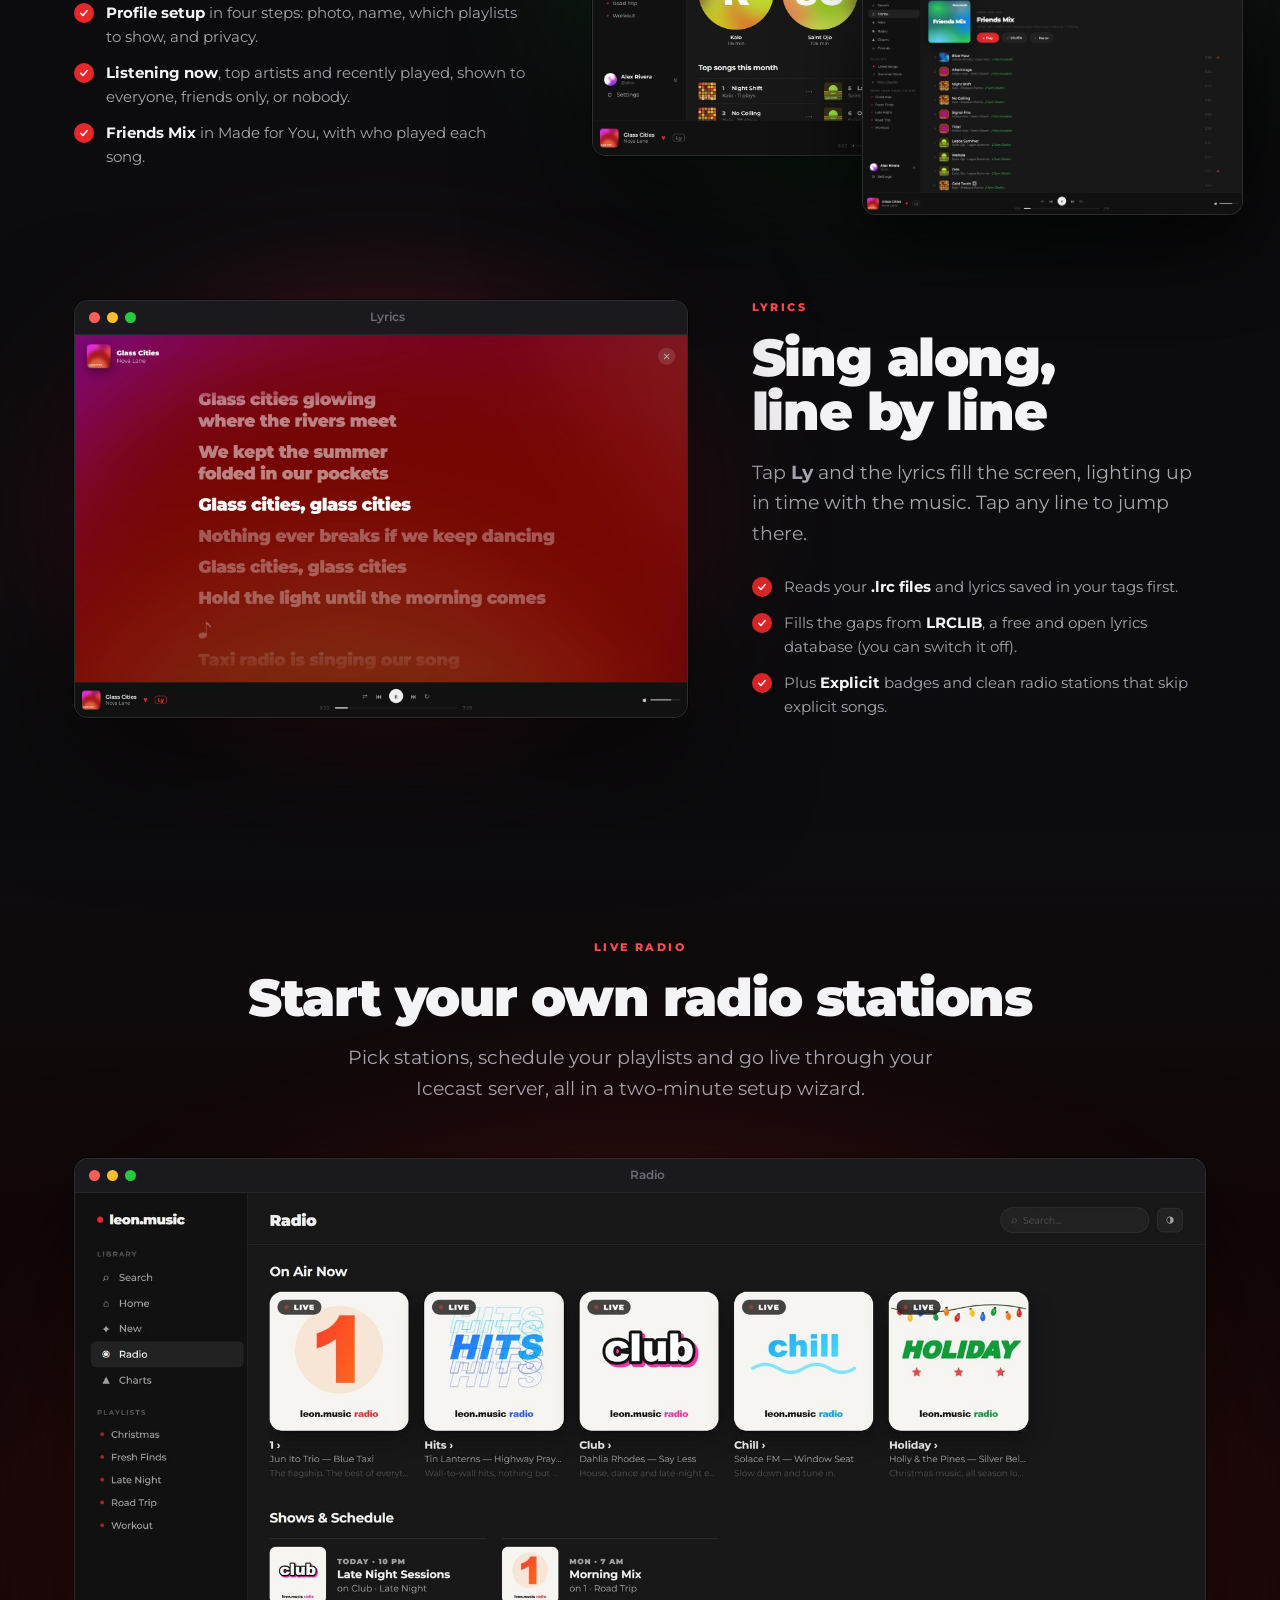
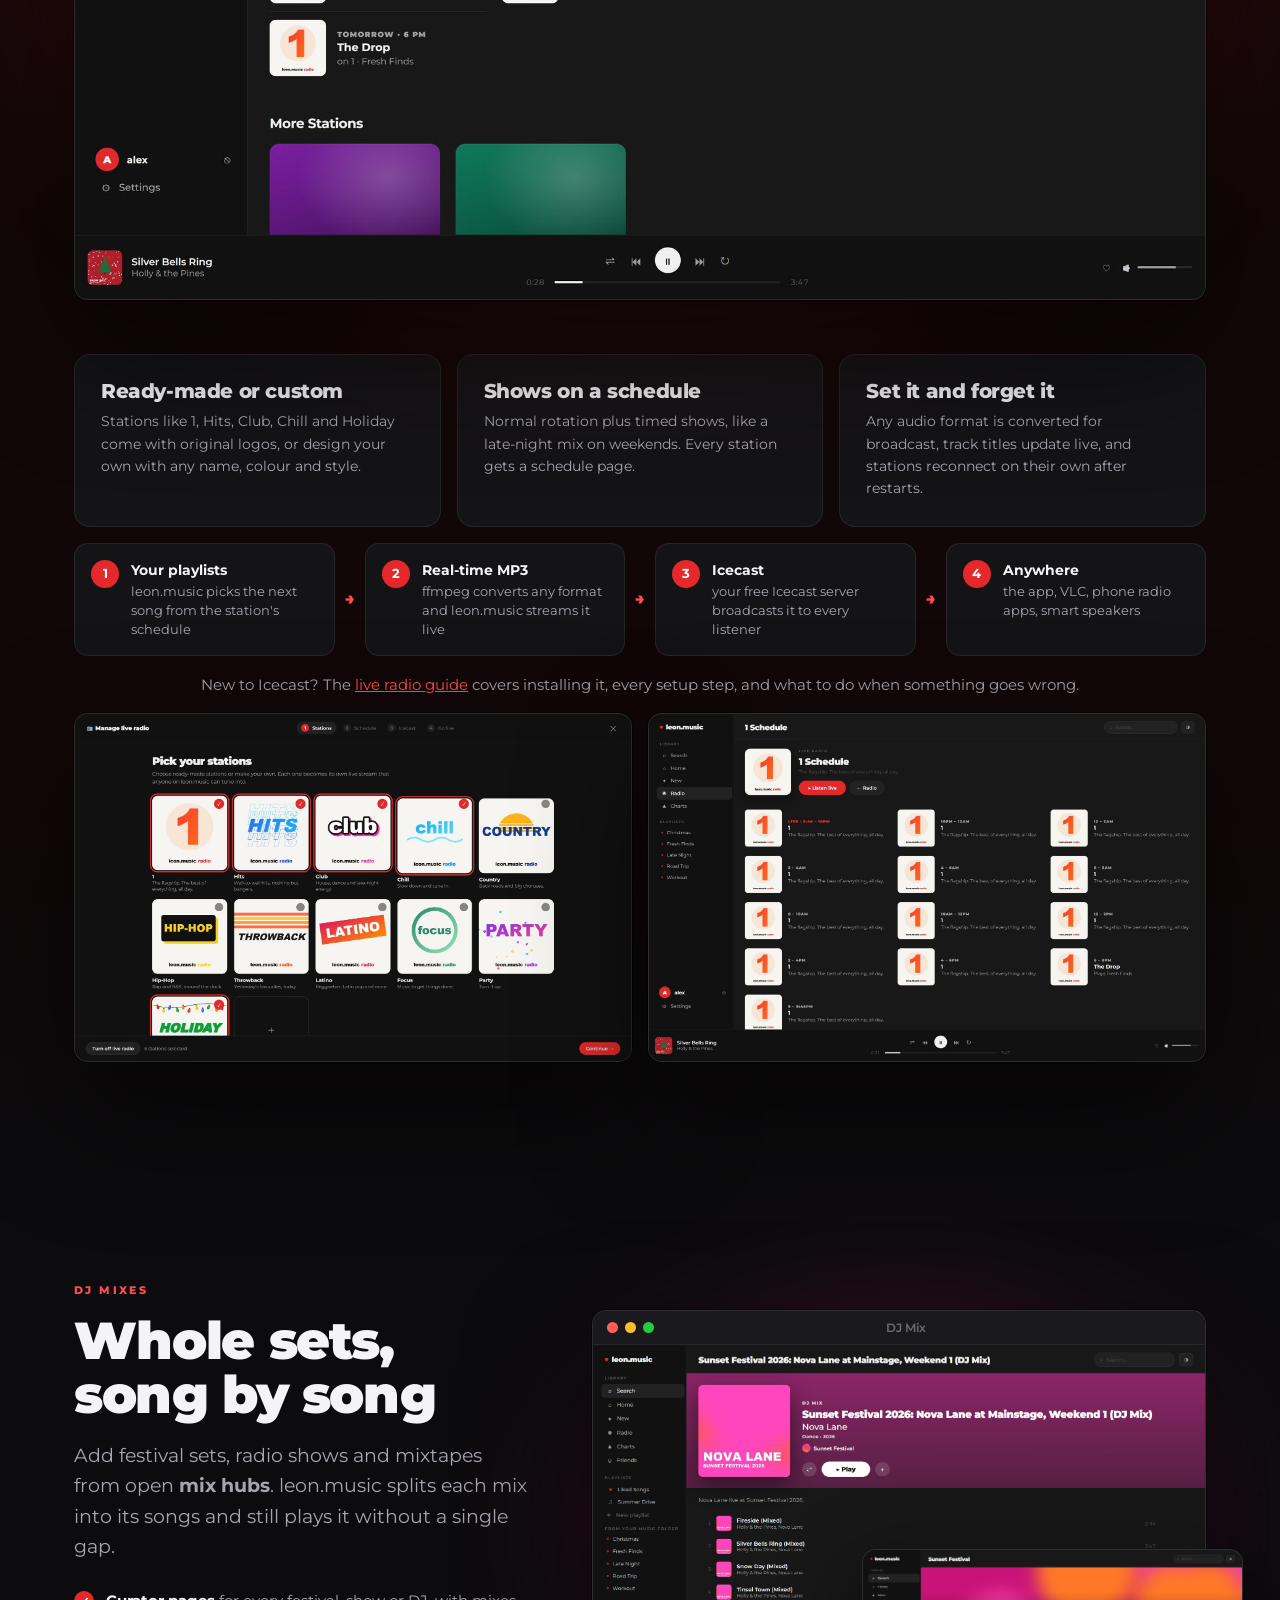
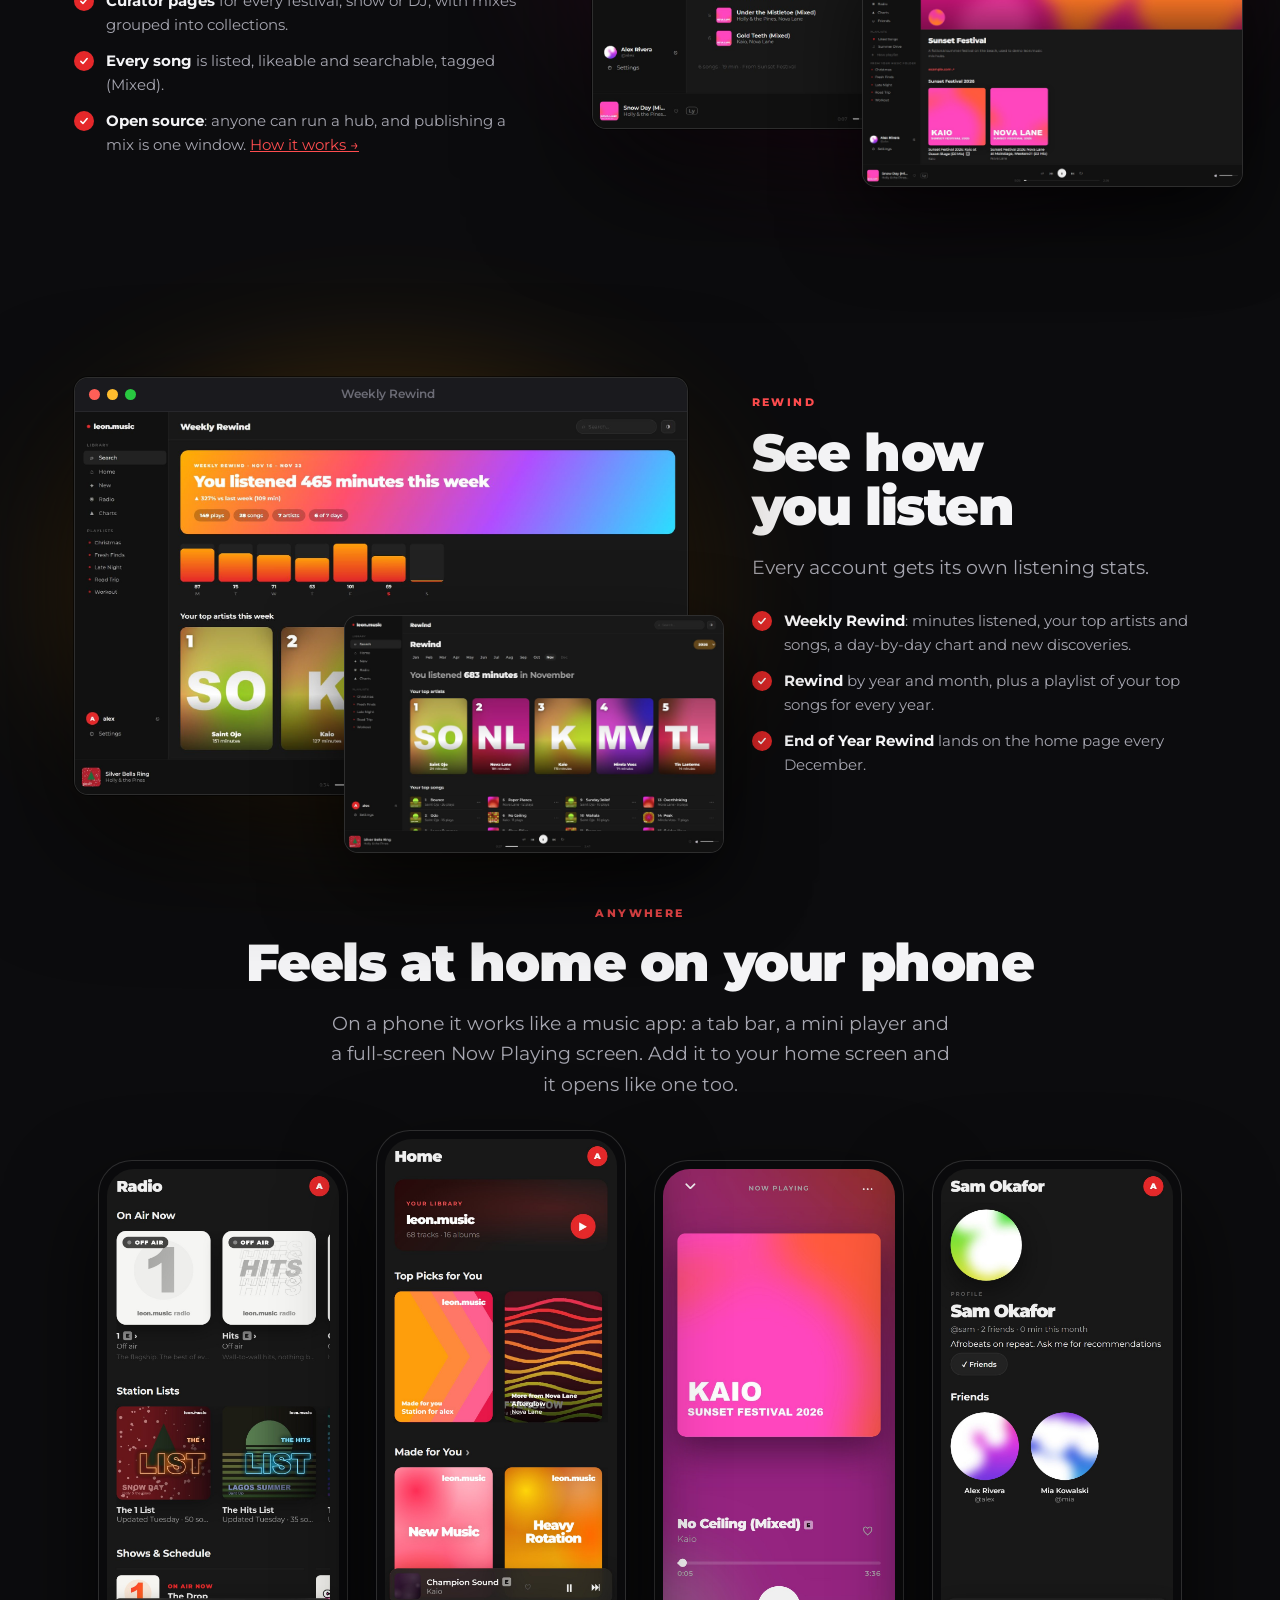
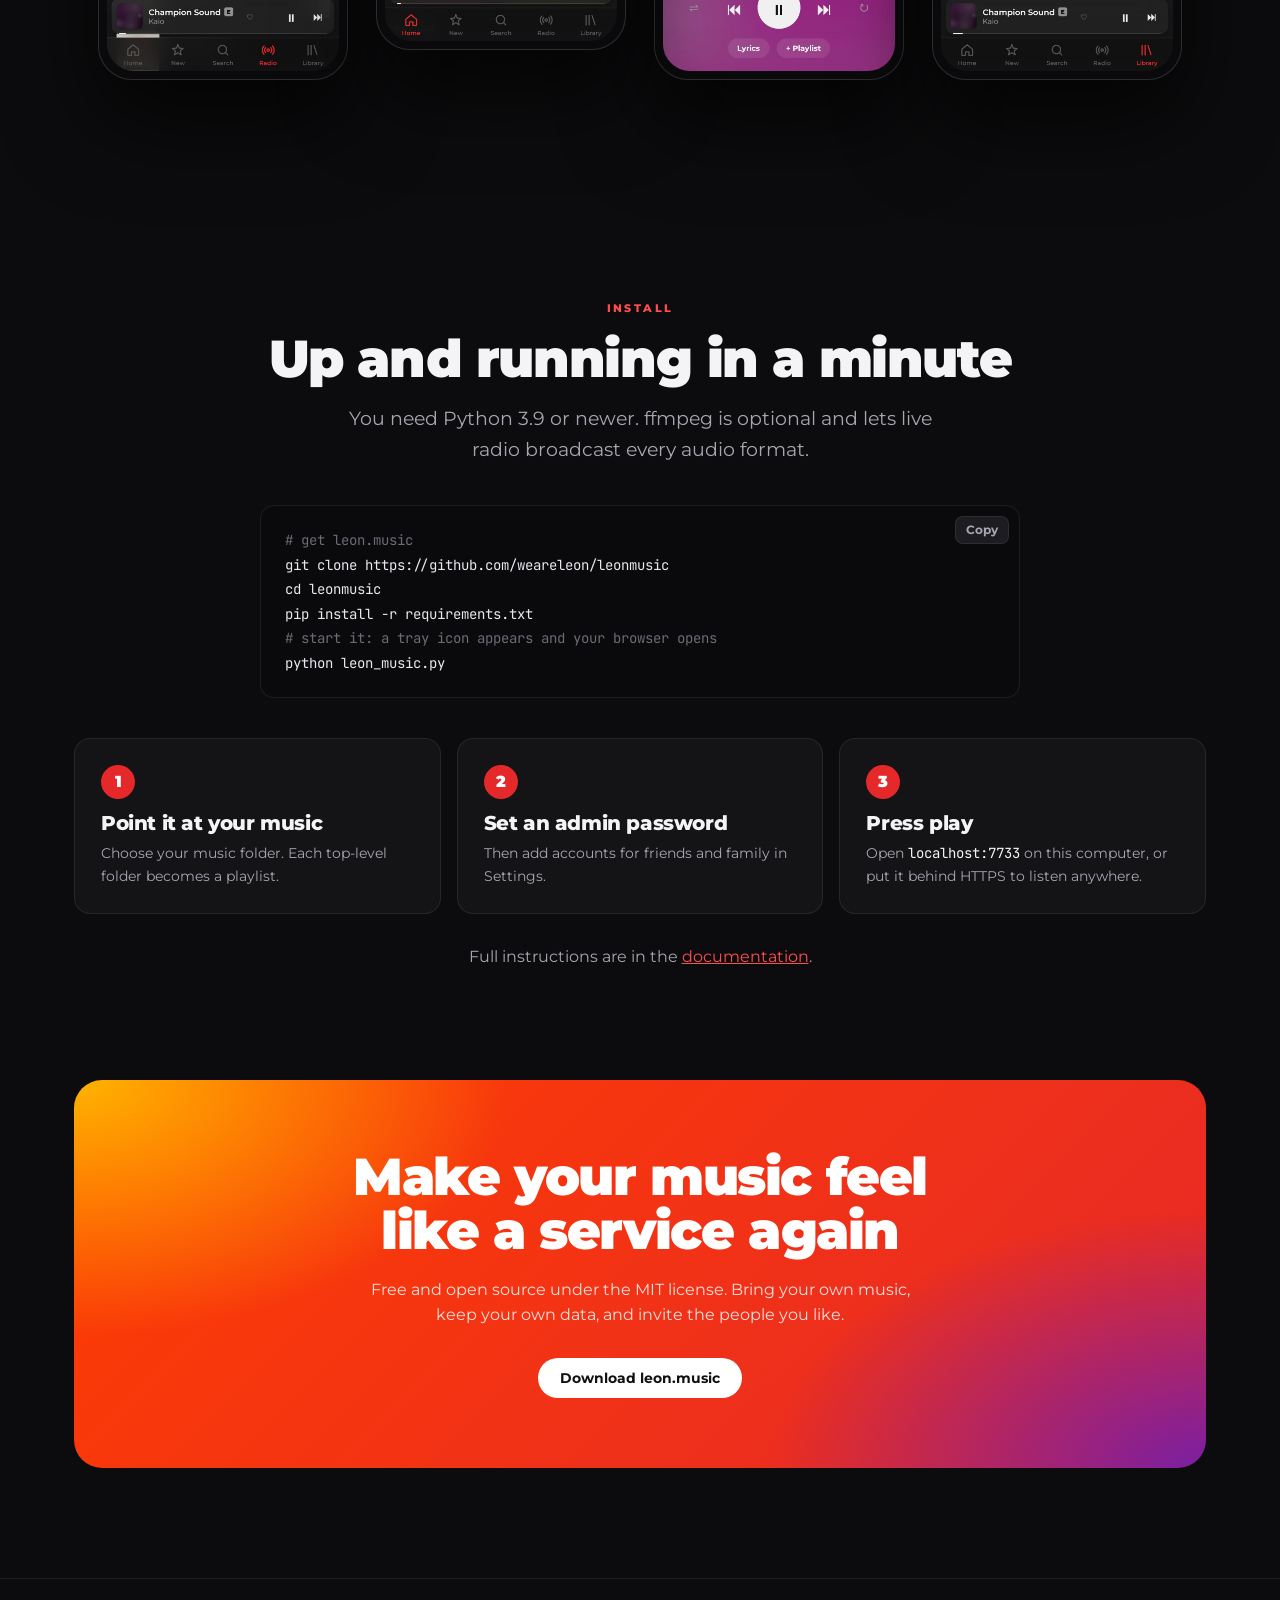
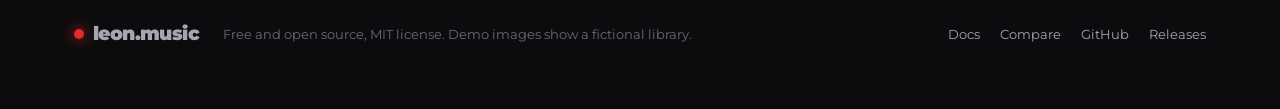
==== commit 423bafe2: "leon.music 2.6: Up Next & Autoplay, Jam, themes & custom CSS Co-Authored-By: Claude Opus 5.5 <norepl" ====
--- a/docs/index.html
+++ b/docs/index.html
@@ -27,7 +27,7 @@
 
 <main>
 <section class="hero center"><div class="wrap">
-  <a class="pill" href="https://github.com/weareleon/leonmusic/releases/latest"><b>v2.5</b>DJ mixes, Station Lists &amp; a new phone app →</a>
+  <a class="pill" href="https://github.com/weareleon/leonmusic/releases/latest"><b>v2.6</b>Jam, Up Next &amp; themes →</a>
   <h1>Your music. Your server. <em>Your radio.</em></h1>
   <p class="lead">leon.music turns a folder of songs into your own streaming service, with search, charts, personal mixes, synced lyrics, friends, Rewind and live radio stations. It runs on your computer: no cloud, no subscription, no tracking.</p>
   <div class="cta">
@@ -55,6 +55,9 @@
     <div class="card" style="--c1:#5b21ff;--c2:#ff5fa2"><div class="ic">♥</div><h3>Likes &amp; playlists</h3><p>Heart songs into Liked Songs, build your own playlists, drag to reorder and share them with everyone.</p></div>
     <div class="card" style="--c1:#ff2d55;--c2:#bf5af2"><div class="ic">❝</div><h3>Synced lyrics</h3><p>Full-screen lyrics that follow the song, from your .lrc files, your tags or the free LRCLIB database.</p></div>
     <div class="card" style="--c1:#30d158;--c2:#0a84ff"><div class="ic">☺</div><h3>Profiles &amp; friends</h3><p>Profiles, friend requests, see what friends are playing, and a Friends Mix made from their listening.</p></div>
+    <div class="card" style="--c1:#e5282a;--c2:#7a5cff"><div class="ic">🎧</div><h3>Jam</h3><p>Listen together with friends, in sync on everyone's own device, with one shared queue anyone can add to.</p></div>
+    <div class="card" style="--c1:#ff9f0a;--c2:#5e8bff"><div class="ic">☰</div><h3>Up Next &amp; Autoplay</h3><p>See and reorder what's coming up, Play next and Add to queue on every song, and similar songs when it runs out.</p></div>
+    <div class="card" style="--c1:#bf5af2;--c2:#00c2a8"><div class="ic">◑</div><h3>Themes &amp; custom CSS</h3><p>Ten ready-made themes, or restyle anything with your own CSS. For you, or the whole server.</p></div>
   </div>
 </div></section>
 
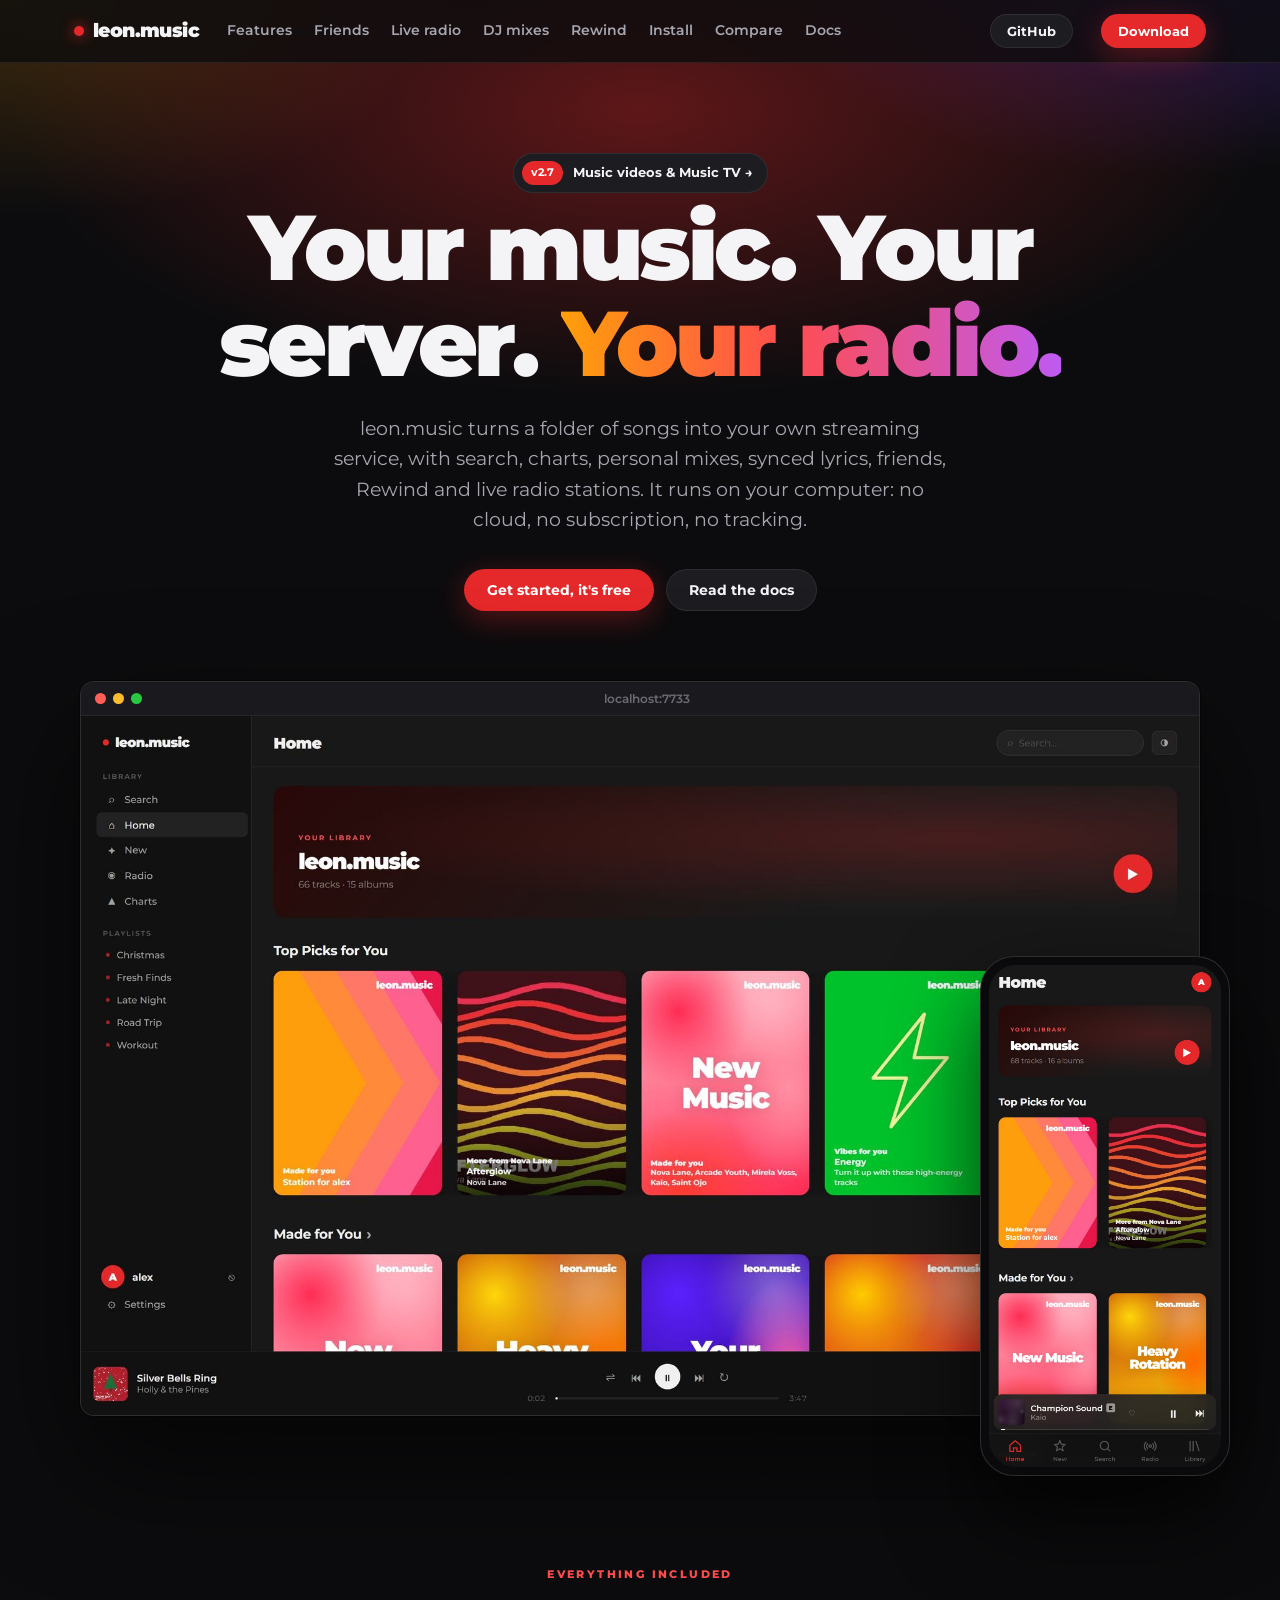
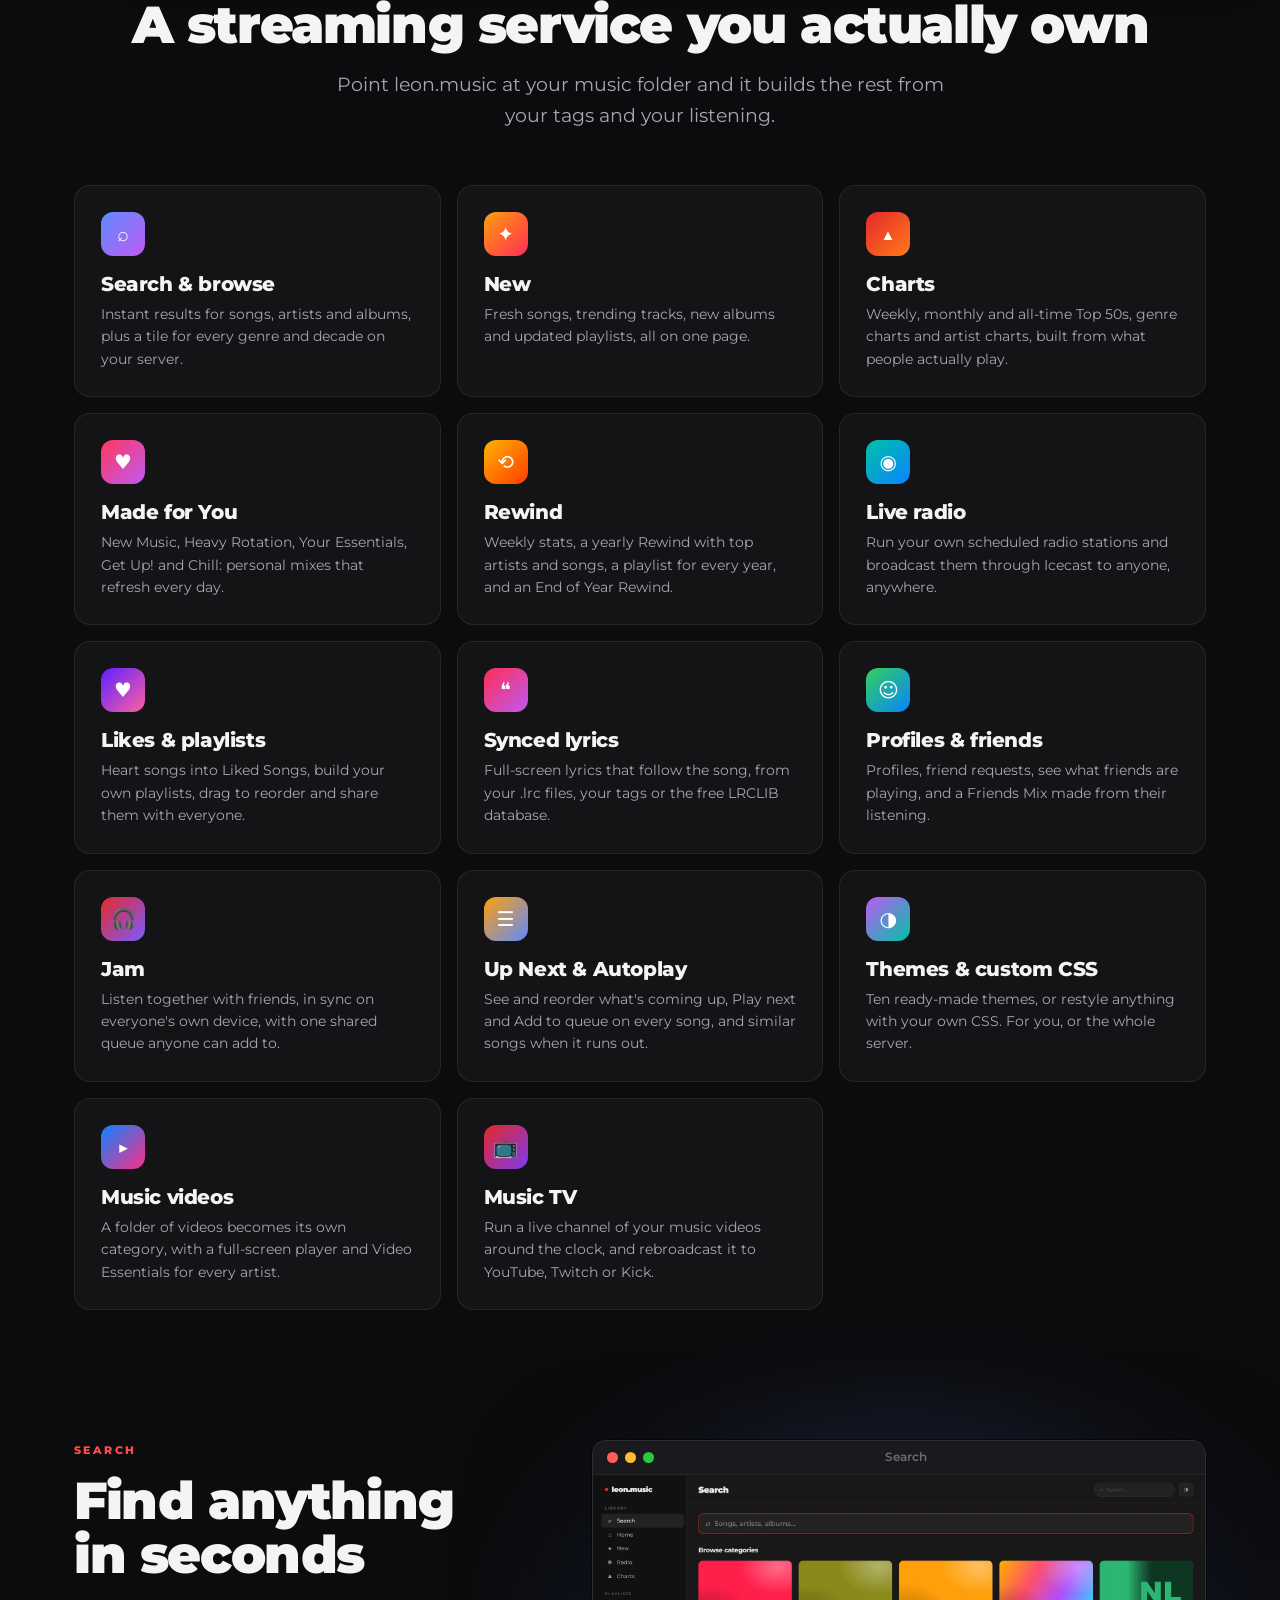
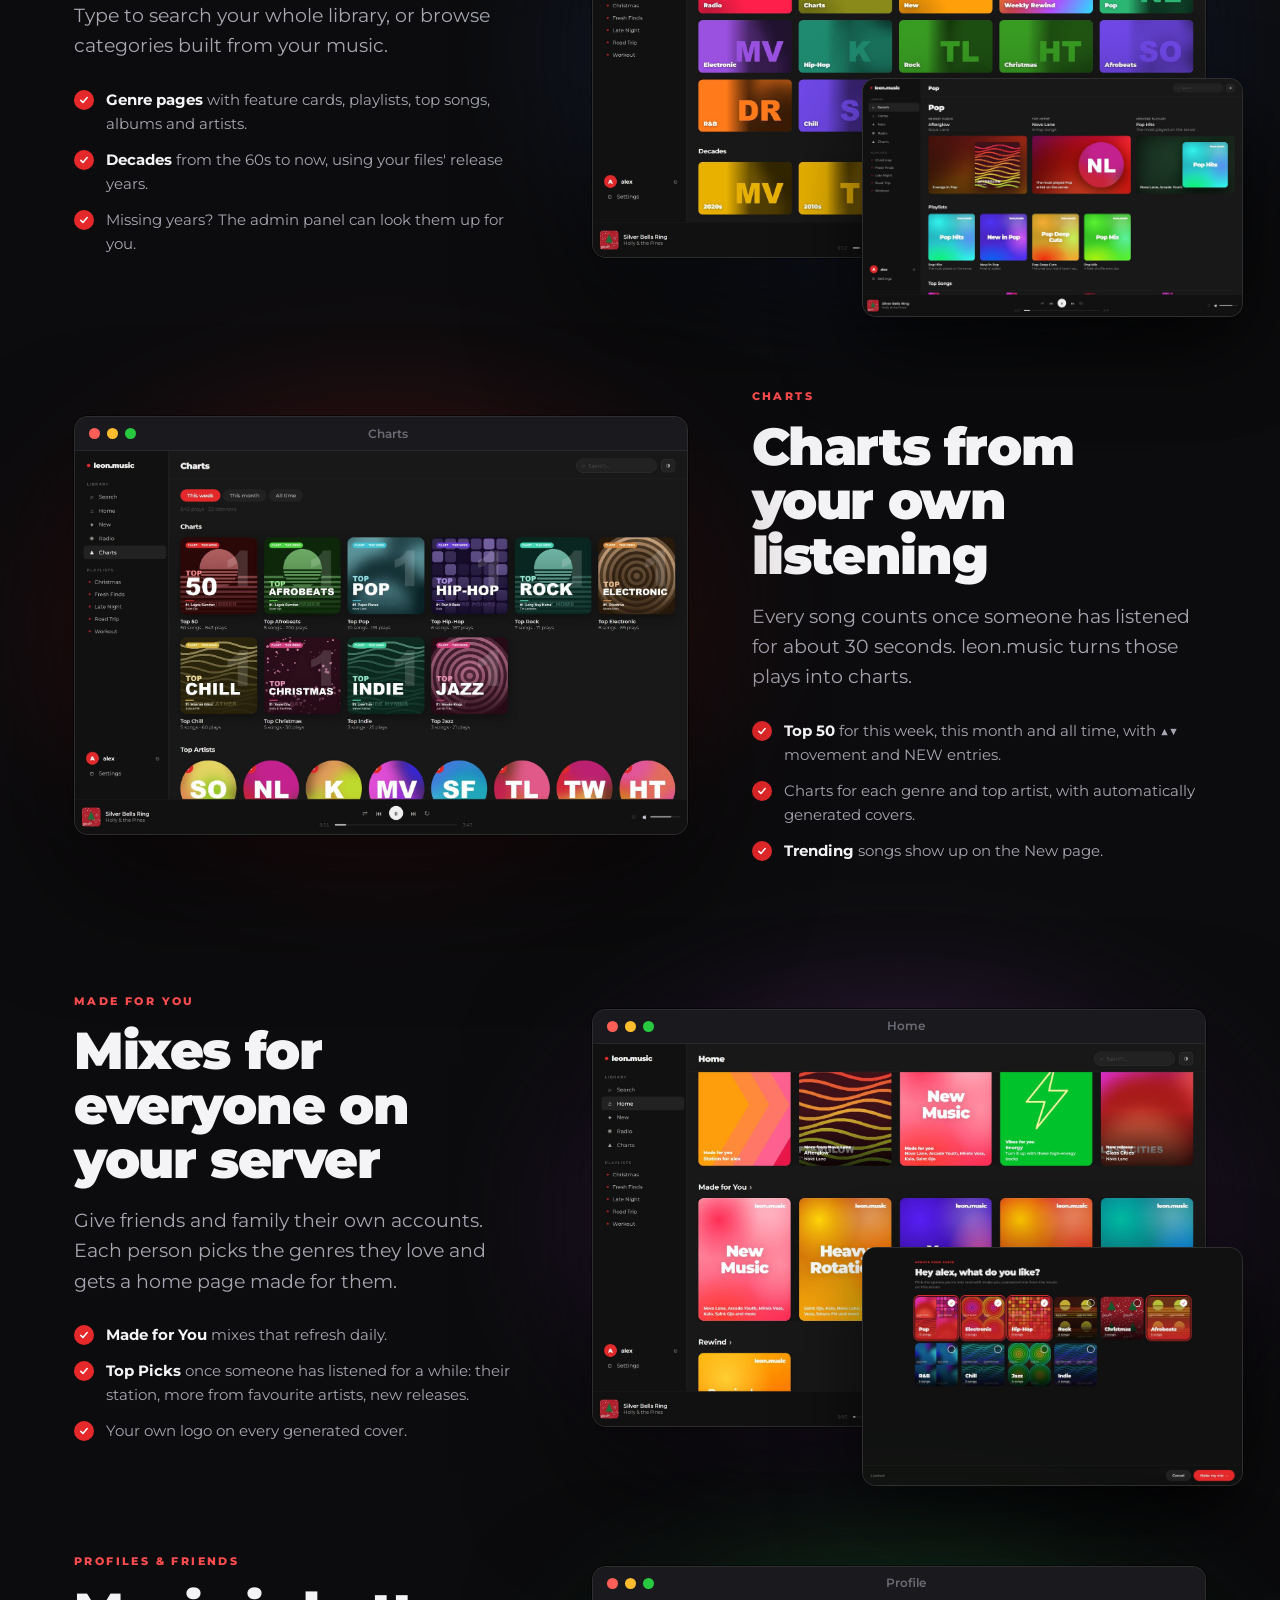
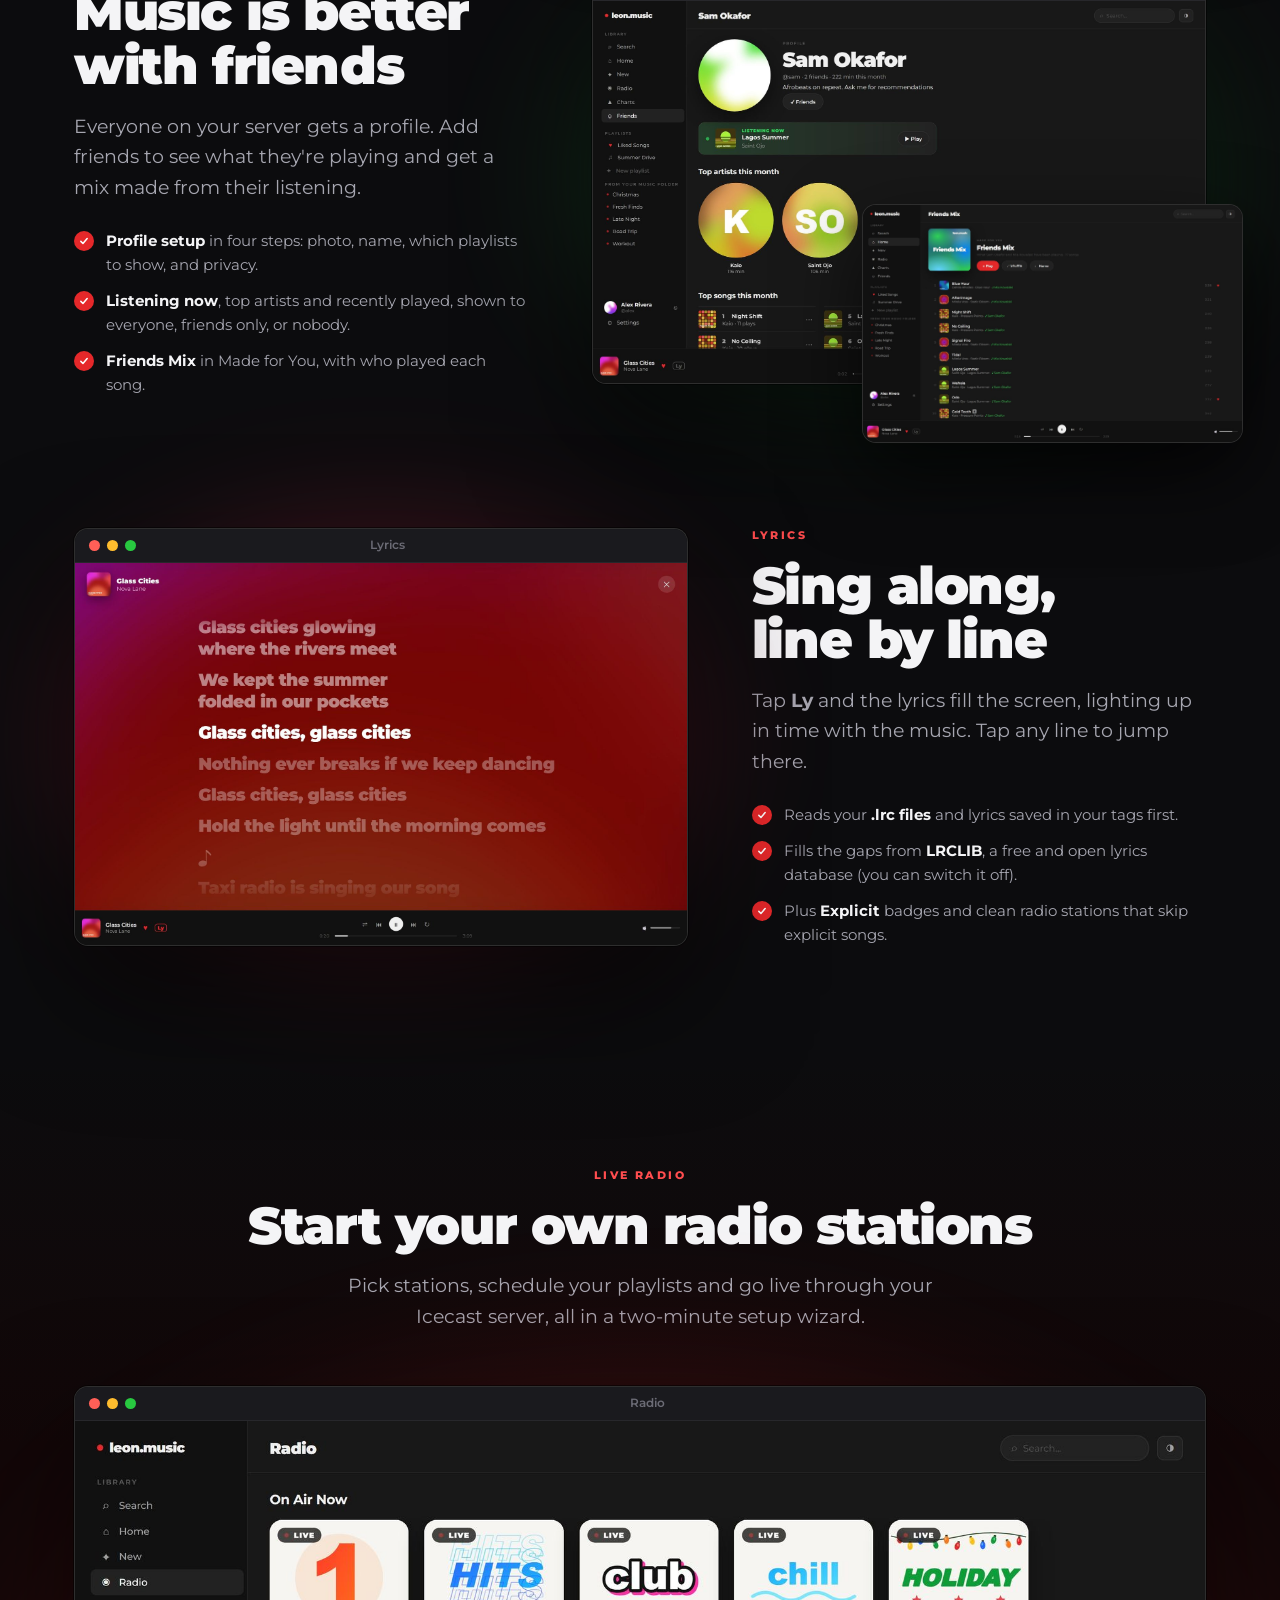
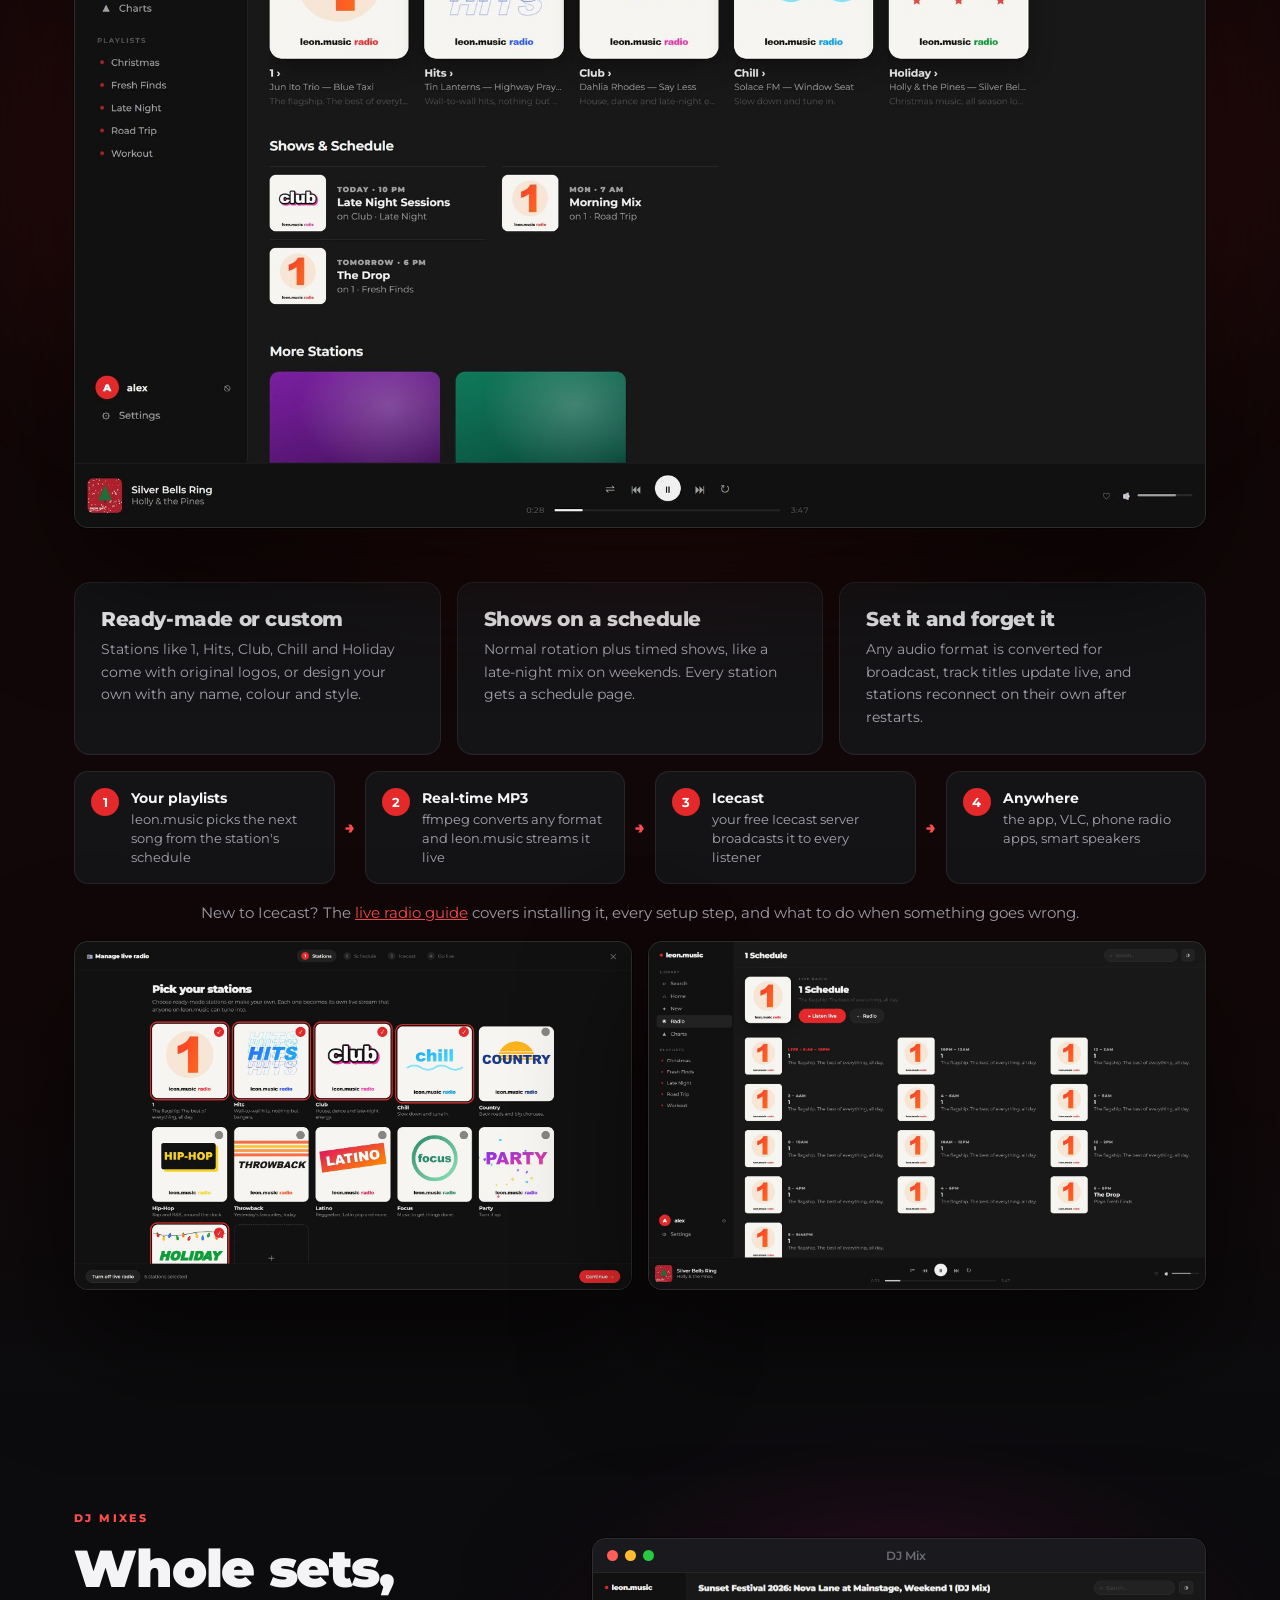
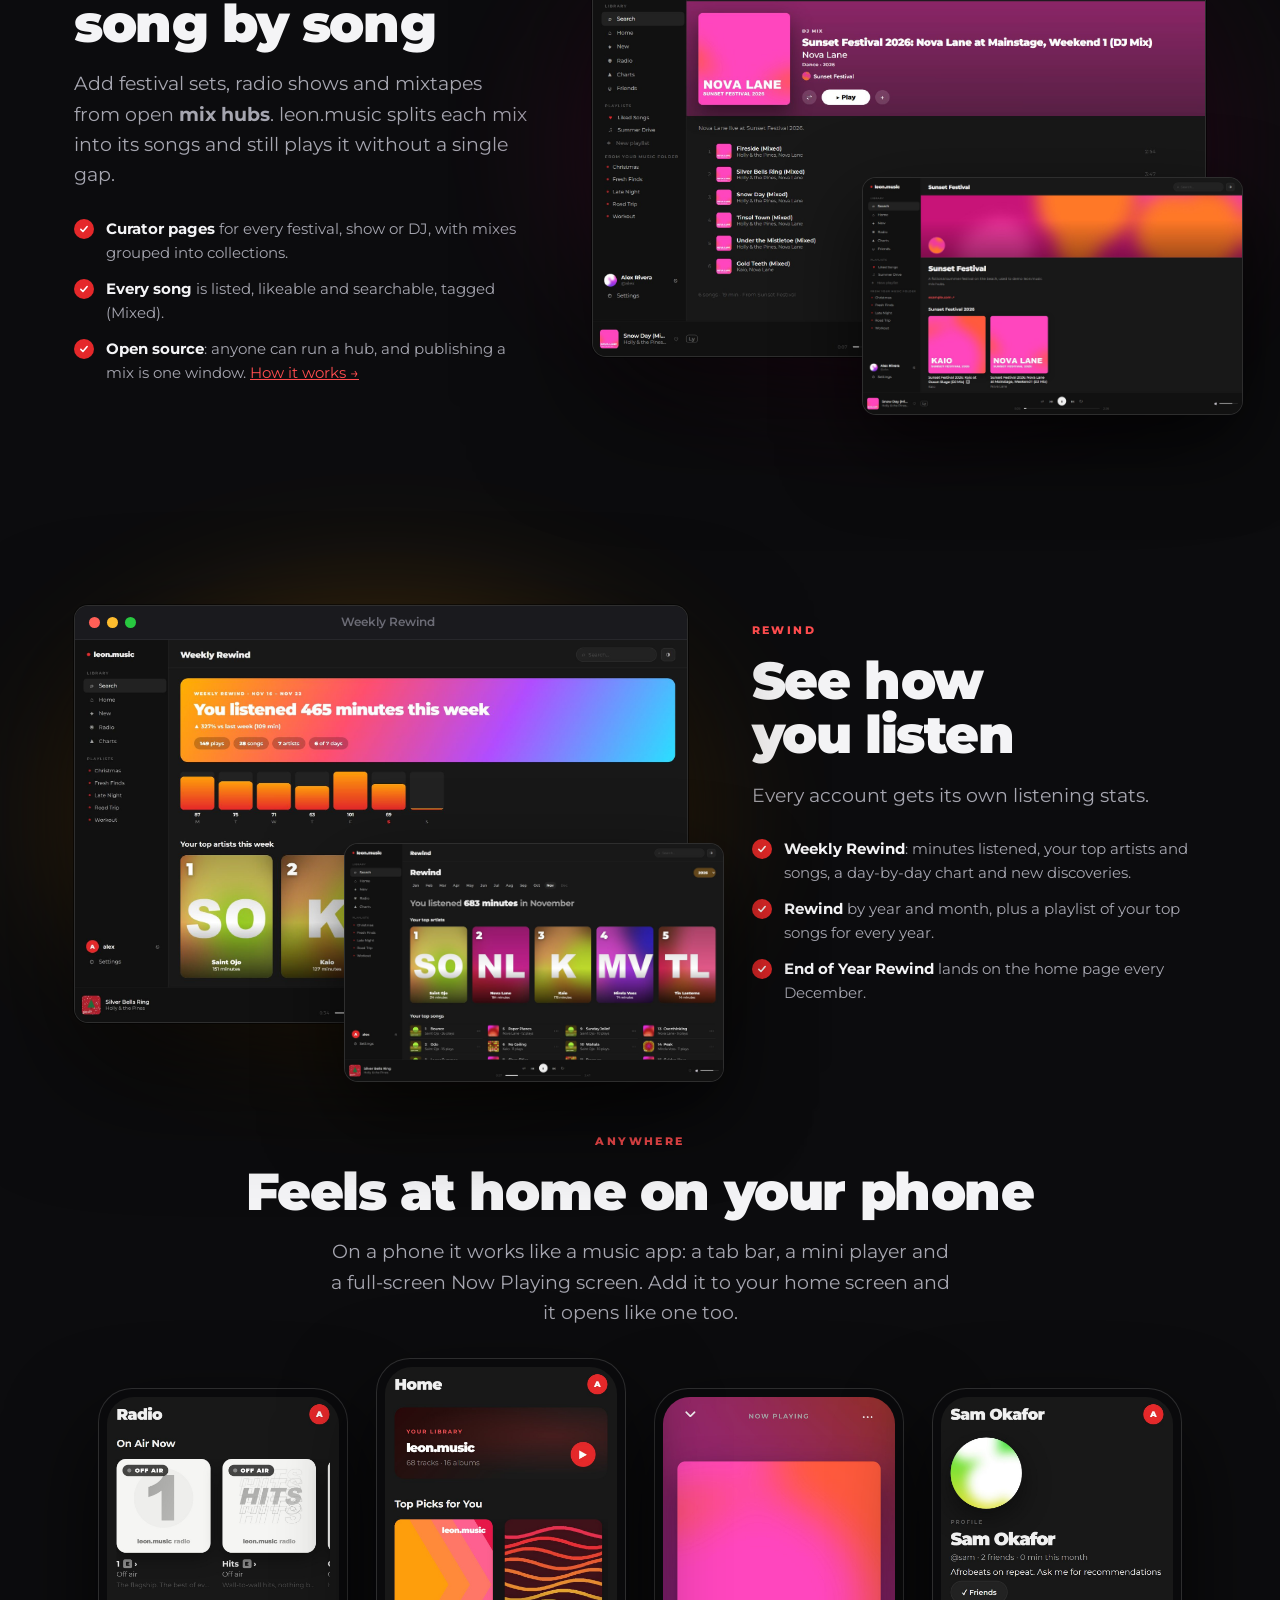
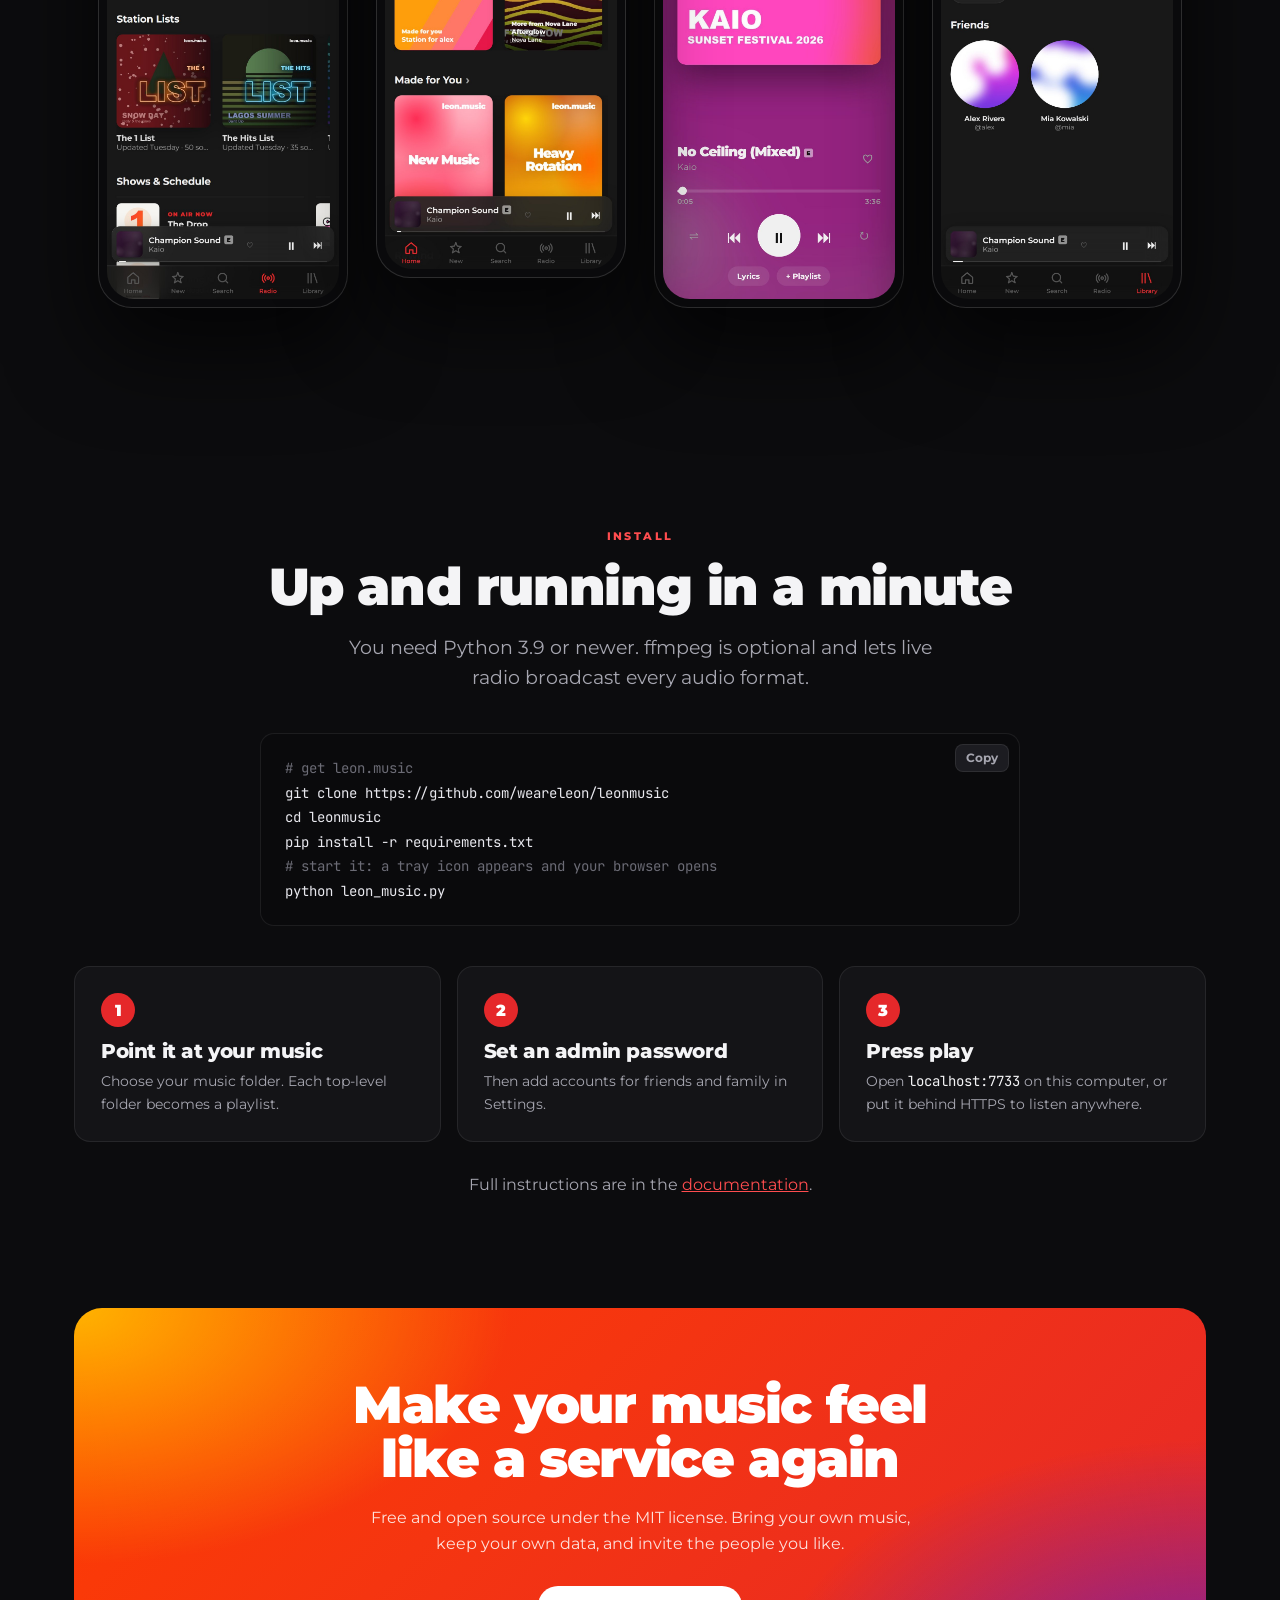
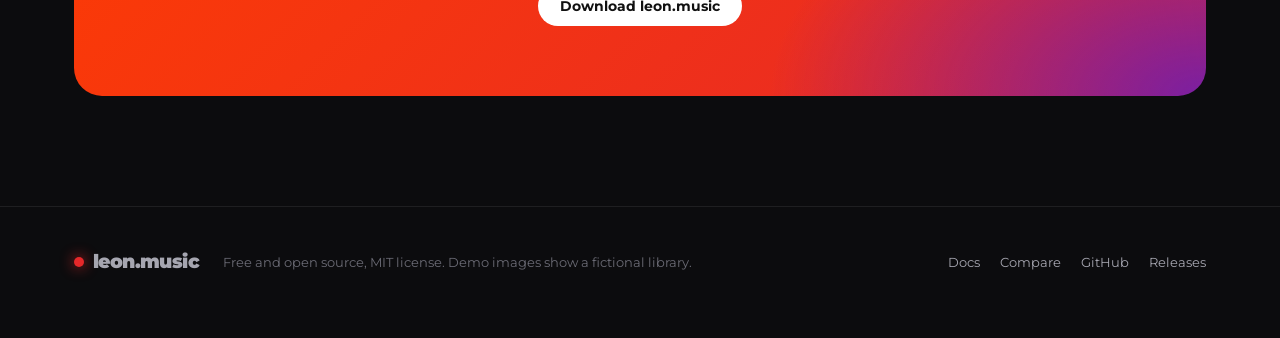
==== commit 01217a6b: "leon.music 2.7: music videos, Music TV, new artist page and setup wizard Co-Authored-By: Claude Opus" ====
--- a/docs/index.html
+++ b/docs/index.html
@@ -27,7 +27,7 @@
 
 <main>
 <section class="hero center"><div class="wrap">
-  <a class="pill" href="https://github.com/weareleon/leonmusic/releases/latest"><b>v2.6</b>Jam, Up Next &amp; themes →</a>
+  <a class="pill" href="https://github.com/weareleon/leonmusic/releases/latest"><b>v2.7</b>Music videos &amp; Music TV →</a>
   <h1>Your music. Your server. <em>Your radio.</em></h1>
   <p class="lead">leon.music turns a folder of songs into your own streaming service, with search, charts, personal mixes, synced lyrics, friends, Rewind and live radio stations. It runs on your computer: no cloud, no subscription, no tracking.</p>
   <div class="cta">
@@ -58,6 +58,8 @@
     <div class="card" style="--c1:#e5282a;--c2:#7a5cff"><div class="ic">🎧</div><h3>Jam</h3><p>Listen together with friends, in sync on everyone's own device, with one shared queue anyone can add to.</p></div>
     <div class="card" style="--c1:#ff9f0a;--c2:#5e8bff"><div class="ic">☰</div><h3>Up Next &amp; Autoplay</h3><p>See and reorder what's coming up, Play next and Add to queue on every song, and similar songs when it runs out.</p></div>
     <div class="card" style="--c1:#bf5af2;--c2:#00c2a8"><div class="ic">◑</div><h3>Themes &amp; custom CSS</h3><p>Ten ready-made themes, or restyle anything with your own CSS. For you, or the whole server.</p></div>
+    <div class="card" style="--c1:#0a84ff;--c2:#ff2d87"><div class="ic">▶</div><h3>Music videos</h3><p>A folder of videos becomes its own category, with a full-screen player and Video Essentials for every artist.</p></div>
+    <div class="card" style="--c1:#e5282a;--c2:#7c3aed"><div class="ic">📺</div><h3>Music TV</h3><p>Run a live channel of your music videos around the clock, and rebroadcast it to YouTube, Twitch or Kick.</p></div>
   </div>
 </div></section>
 
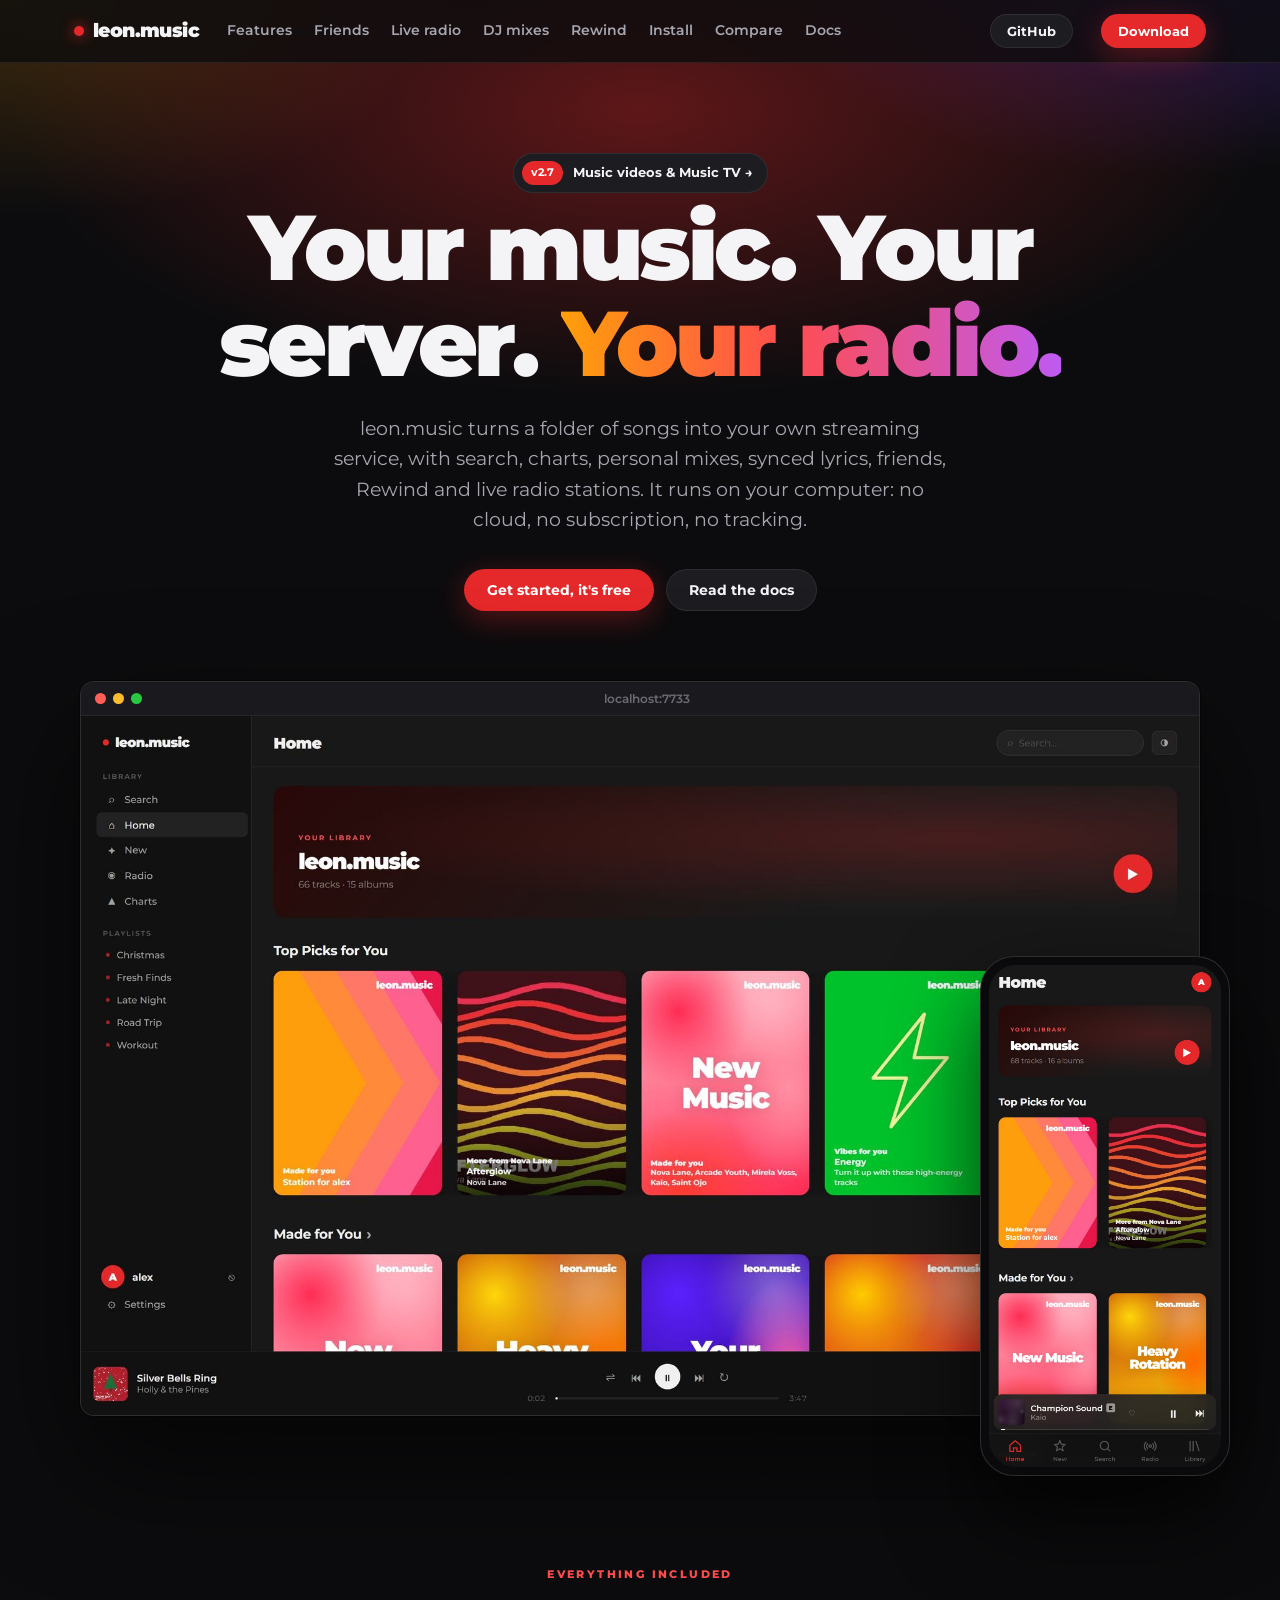
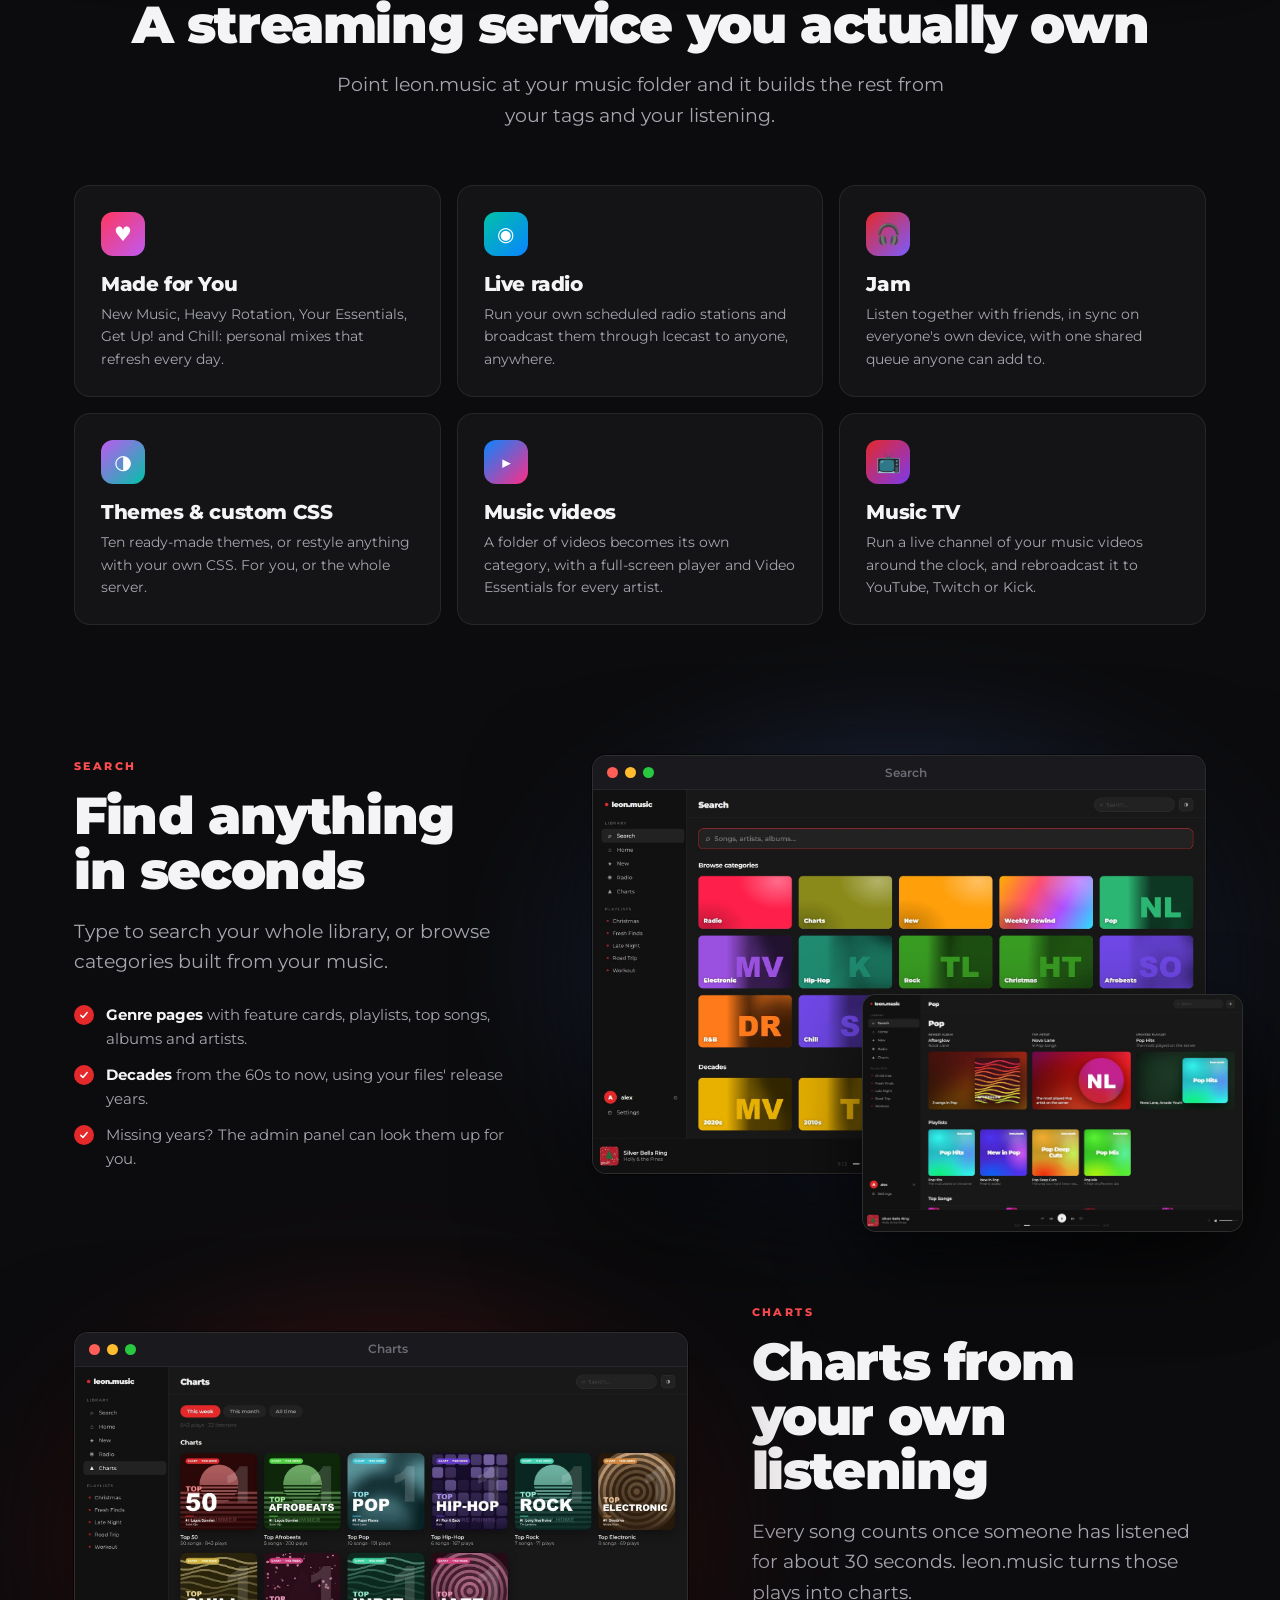
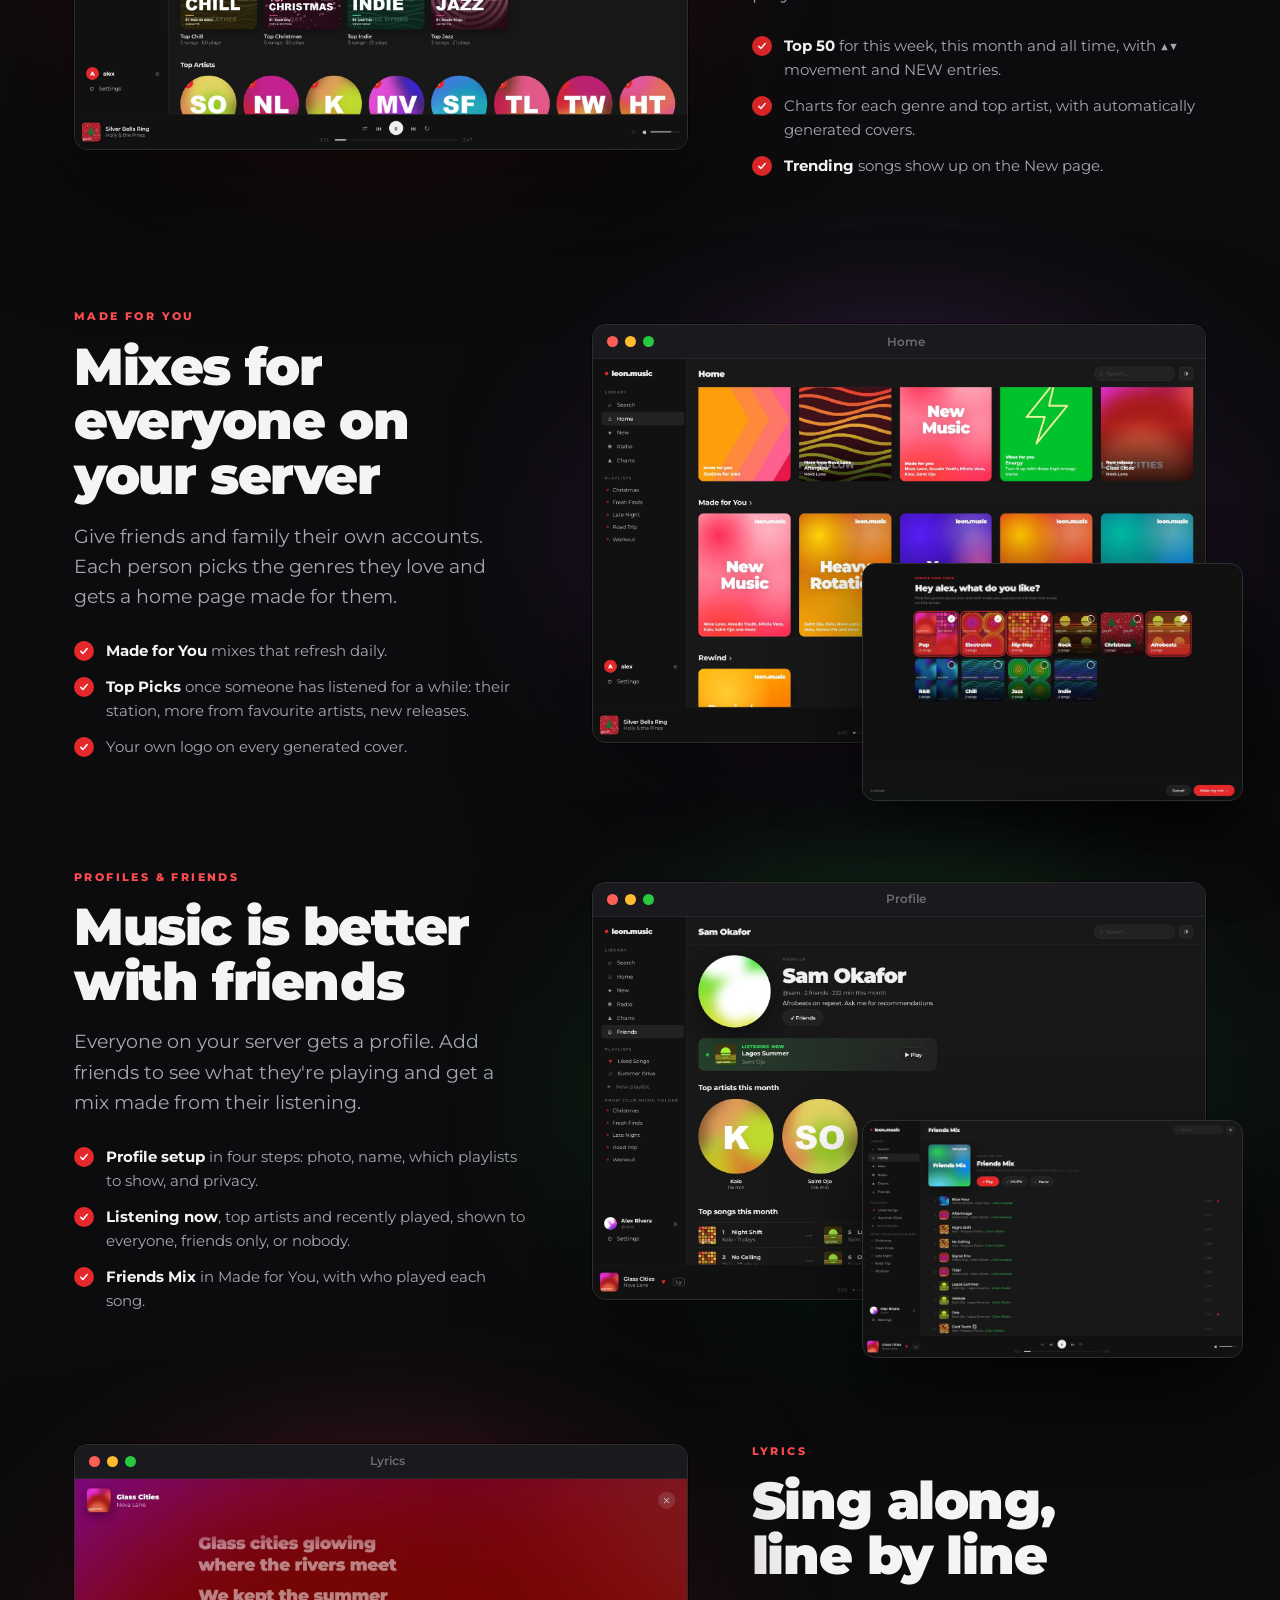
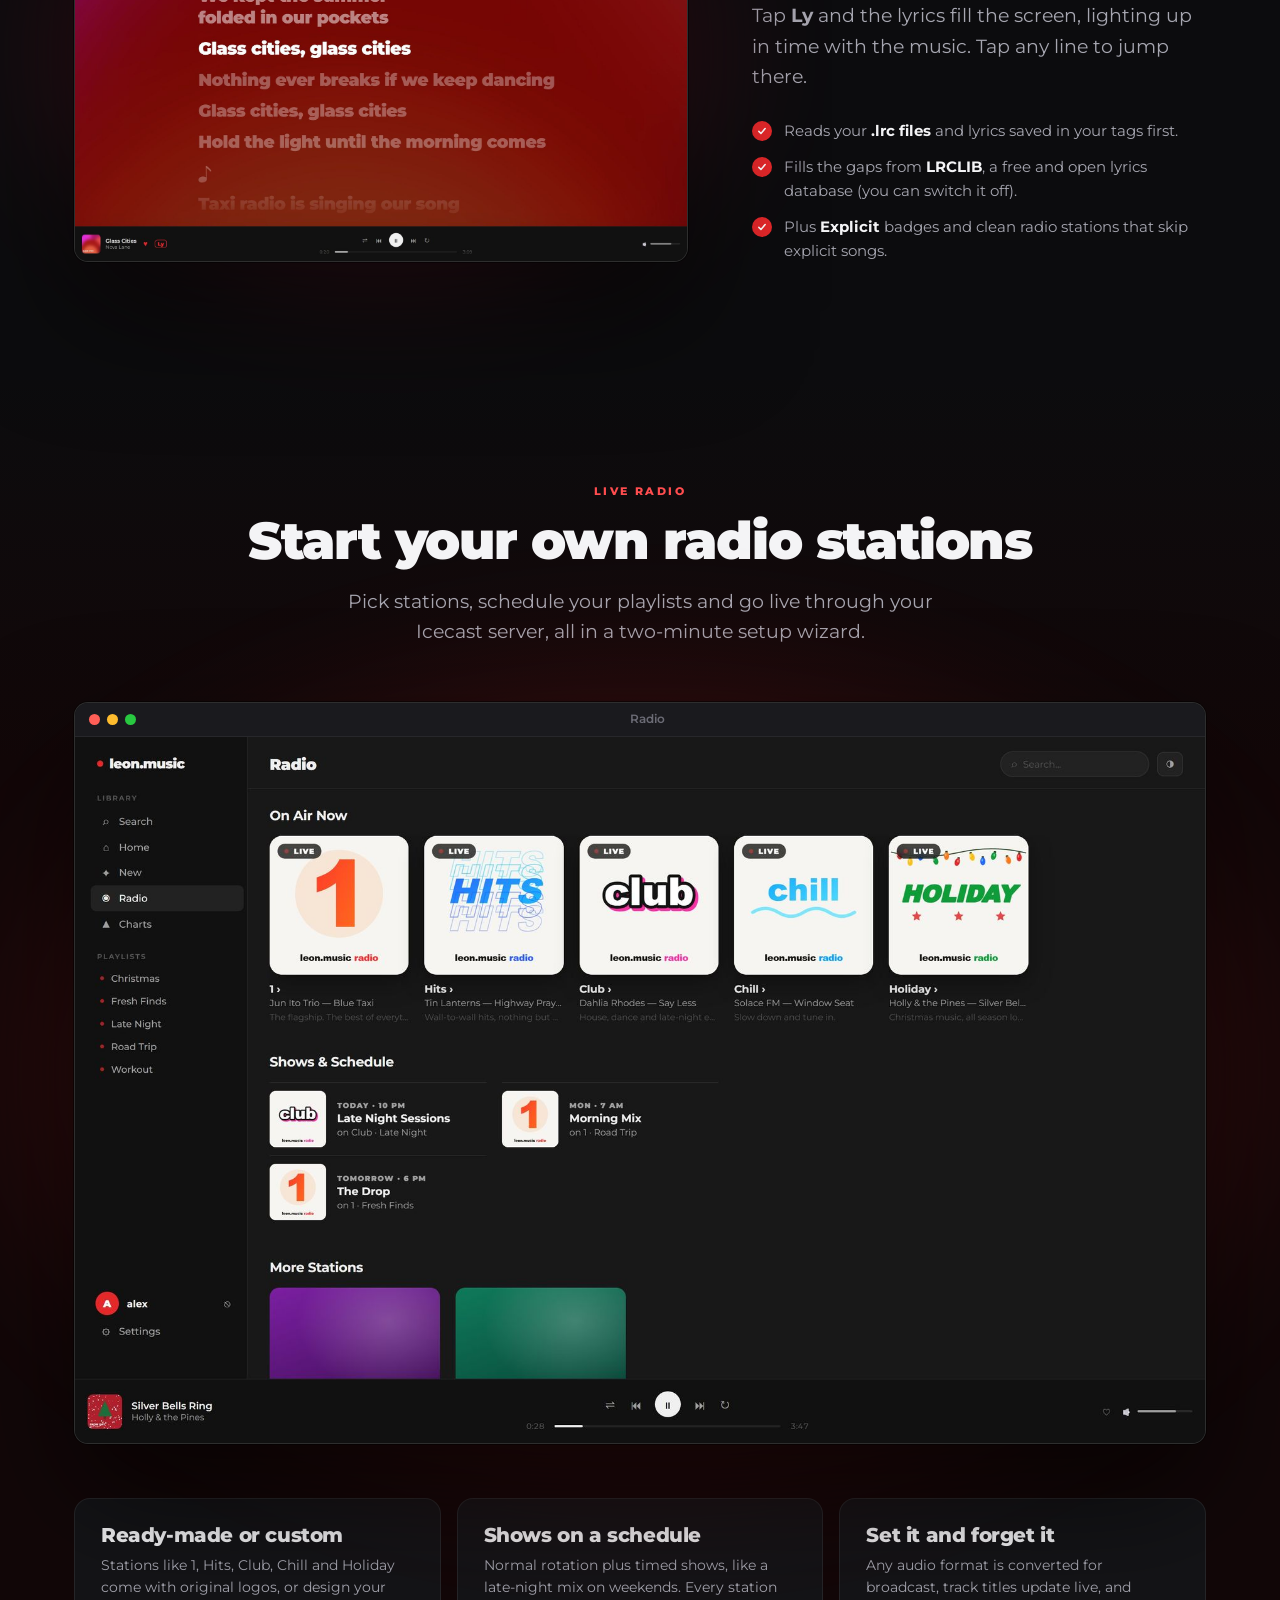
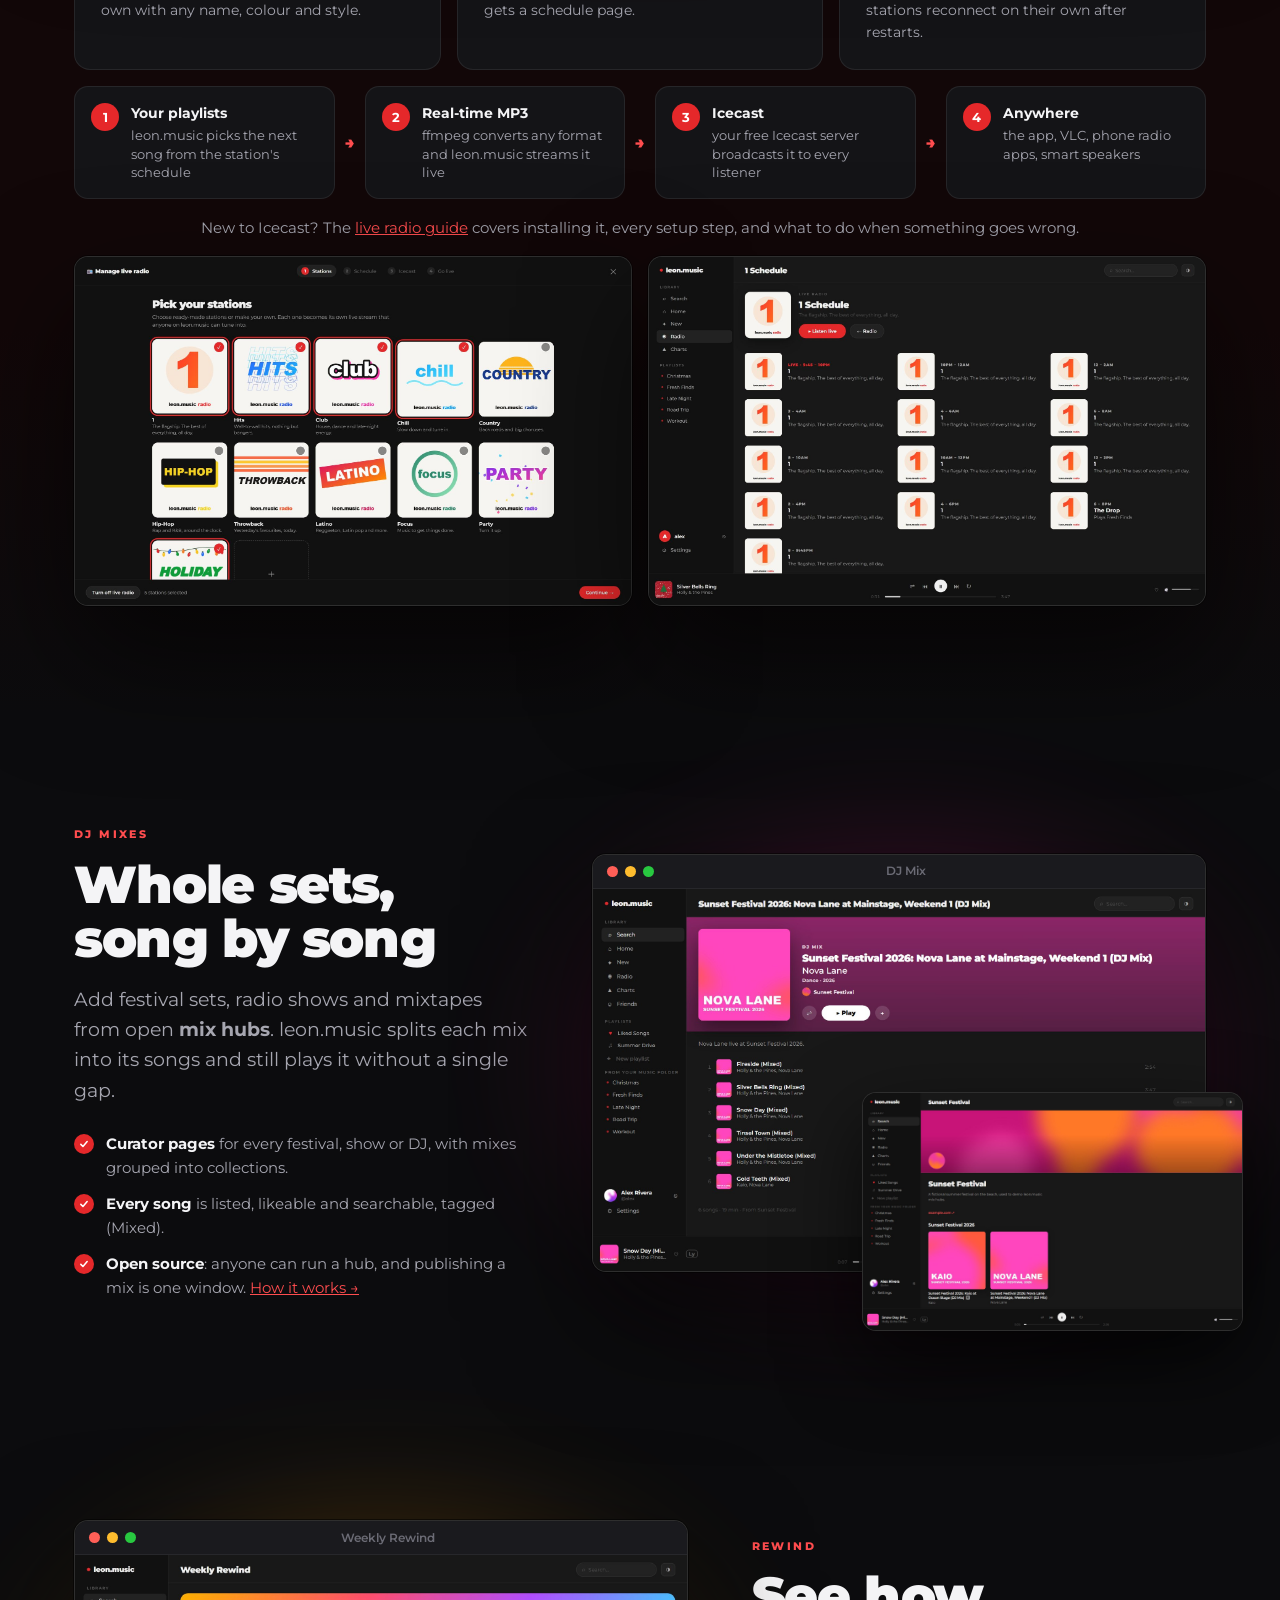
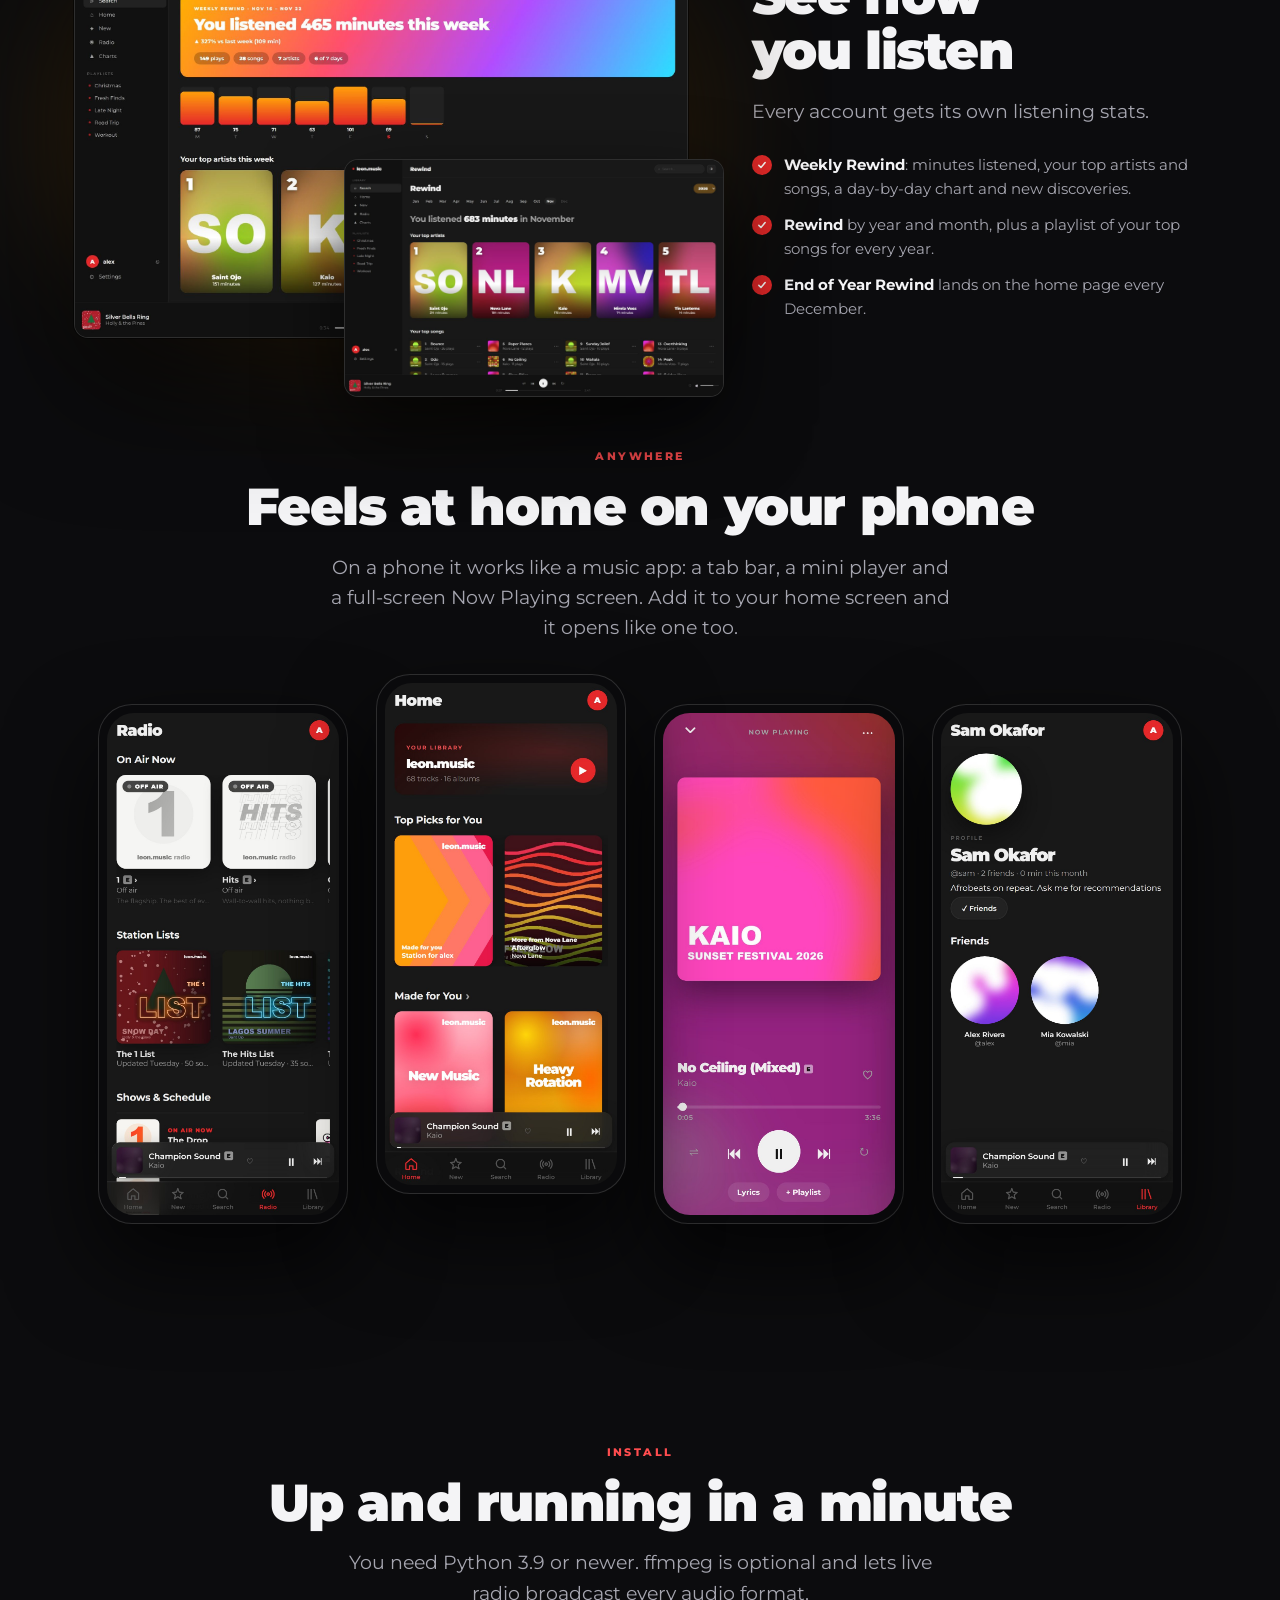
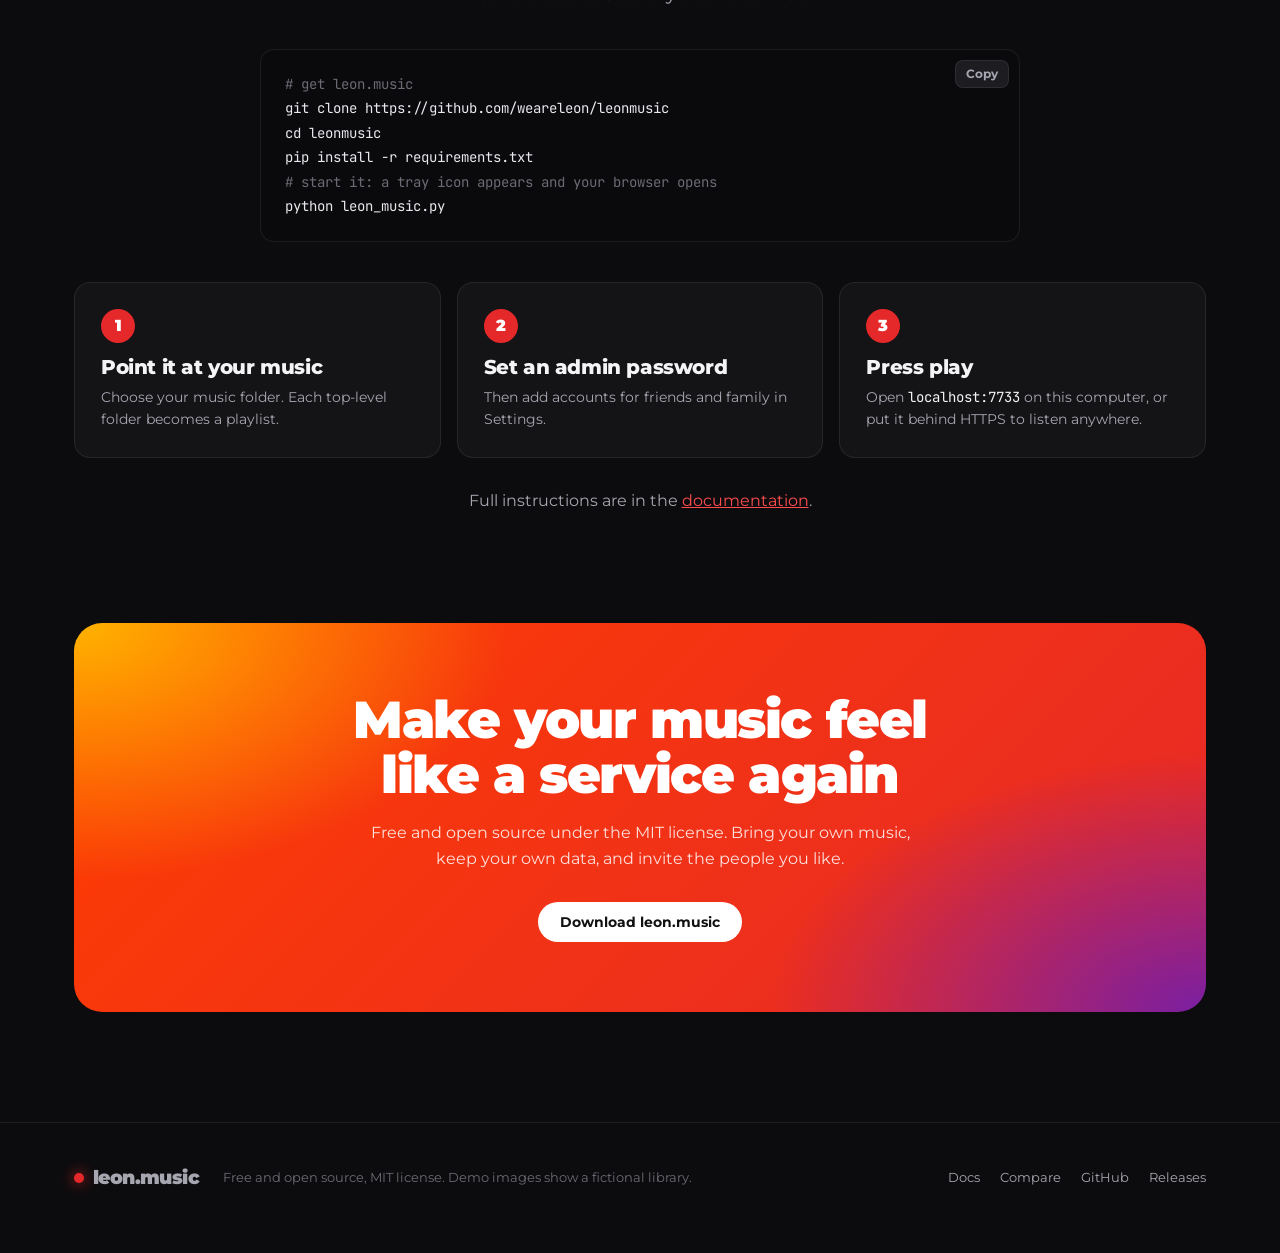
==== commit d523c01b: "leon.music 2.7.1: server status page, setup wizard ribbons and intro Co-Authored-By: Claude Opus 5.5" ====
--- a/docs/index.html
+++ b/docs/index.html
@@ -46,17 +46,9 @@
   <h2>A streaming service you actually own</h2>
   <p class="lead">Point leon.music at your music folder and it builds the rest from your tags and your listening.</p>
   <div class="grid" style="text-align:left">
-    <div class="card" style="--c1:#5e8bff;--c2:#bf5af2"><div class="ic">⌕</div><h3>Search &amp; browse</h3><p>Instant results for songs, artists and albums, plus a tile for every genre and decade on your server.</p></div>
-    <div class="card" style="--c1:#ff9f0a;--c2:#ff2d55"><div class="ic">✦</div><h3>New</h3><p>Fresh songs, trending tracks, new albums and updated playlists, all on one page.</p></div>
-    <div class="card" style="--c1:#e5282a;--c2:#ff7a1a"><div class="ic">▲</div><h3>Charts</h3><p>Weekly, monthly and all-time Top 50s, genre charts and artist charts, built from what people actually play.</p></div>
     <div class="card" style="--c1:#ff375f;--c2:#bf5af2"><div class="ic">♥</div><h3>Made for You</h3><p>New Music, Heavy Rotation, Your Essentials, Get Up! and Chill: personal mixes that refresh every day.</p></div>
-    <div class="card" style="--c1:#ffb300;--c2:#ff3d00"><div class="ic">⟲</div><h3>Rewind</h3><p>Weekly stats, a yearly Rewind with top artists and songs, a playlist for every year, and an End of Year Rewind.</p></div>
     <div class="card" style="--c1:#00c2a8;--c2:#0a84ff"><div class="ic">◉</div><h3>Live radio</h3><p>Run your own scheduled radio stations and broadcast them through Icecast to anyone, anywhere.</p></div>
-    <div class="card" style="--c1:#5b21ff;--c2:#ff5fa2"><div class="ic">♥</div><h3>Likes &amp; playlists</h3><p>Heart songs into Liked Songs, build your own playlists, drag to reorder and share them with everyone.</p></div>
-    <div class="card" style="--c1:#ff2d55;--c2:#bf5af2"><div class="ic">❝</div><h3>Synced lyrics</h3><p>Full-screen lyrics that follow the song, from your .lrc files, your tags or the free LRCLIB database.</p></div>
-    <div class="card" style="--c1:#30d158;--c2:#0a84ff"><div class="ic">☺</div><h3>Profiles &amp; friends</h3><p>Profiles, friend requests, see what friends are playing, and a Friends Mix made from their listening.</p></div>
     <div class="card" style="--c1:#e5282a;--c2:#7a5cff"><div class="ic">🎧</div><h3>Jam</h3><p>Listen together with friends, in sync on everyone's own device, with one shared queue anyone can add to.</p></div>
-    <div class="card" style="--c1:#ff9f0a;--c2:#5e8bff"><div class="ic">☰</div><h3>Up Next &amp; Autoplay</h3><p>See and reorder what's coming up, Play next and Add to queue on every song, and similar songs when it runs out.</p></div>
     <div class="card" style="--c1:#bf5af2;--c2:#00c2a8"><div class="ic">◑</div><h3>Themes &amp; custom CSS</h3><p>Ten ready-made themes, or restyle anything with your own CSS. For you, or the whole server.</p></div>
     <div class="card" style="--c1:#0a84ff;--c2:#ff2d87"><div class="ic">▶</div><h3>Music videos</h3><p>A folder of videos becomes its own category, with a full-screen player and Video Essentials for every artist.</p></div>
     <div class="card" style="--c1:#e5282a;--c2:#7c3aed"><div class="ic">📺</div><h3>Music TV</h3><p>Run a live channel of your music videos around the clock, and rebroadcast it to YouTube, Twitch or Kick.</p></div>
--- a/docs/style.css
+++ b/docs/style.css
@@ -148,6 +148,7 @@
 .note.tip{--c:var(--ok)}.note.warn{--c:#ffb020}
 .note b{color:var(--fg)}
 .duo{display:grid;grid-template-columns:1fr 1fr;gap:16px}
+.duo.wide{grid-template-columns:minmax(0,2.7fr) minmax(0,1fr);align-items:center}
 
 /* ── Responsive ── */
 @media(max-width:980px){
@@ -162,7 +163,7 @@
   .nav-links.open{display:flex}.nav-links a{padding:12px 4px;font-size:15px}
   .menu-btn{display:block}.nav-in{gap:14px;padding:12px 16px}.nav-in .btn.gh{display:none}
   .wrap{padding:0 16px}
-  .grid,.steps,.duo{grid-template-columns:1fr}
+  .grid,.steps,.duo,.duo.wide{grid-template-columns:1fr}
   .hero{padding-top:56px}.hero h1{letter-spacing:-2px}
   .phone{display:none}.phones .phone{display:block;width:72%}.phones .phone:nth-child(2){transform:none}
   .stack .window + .window{display:none}
